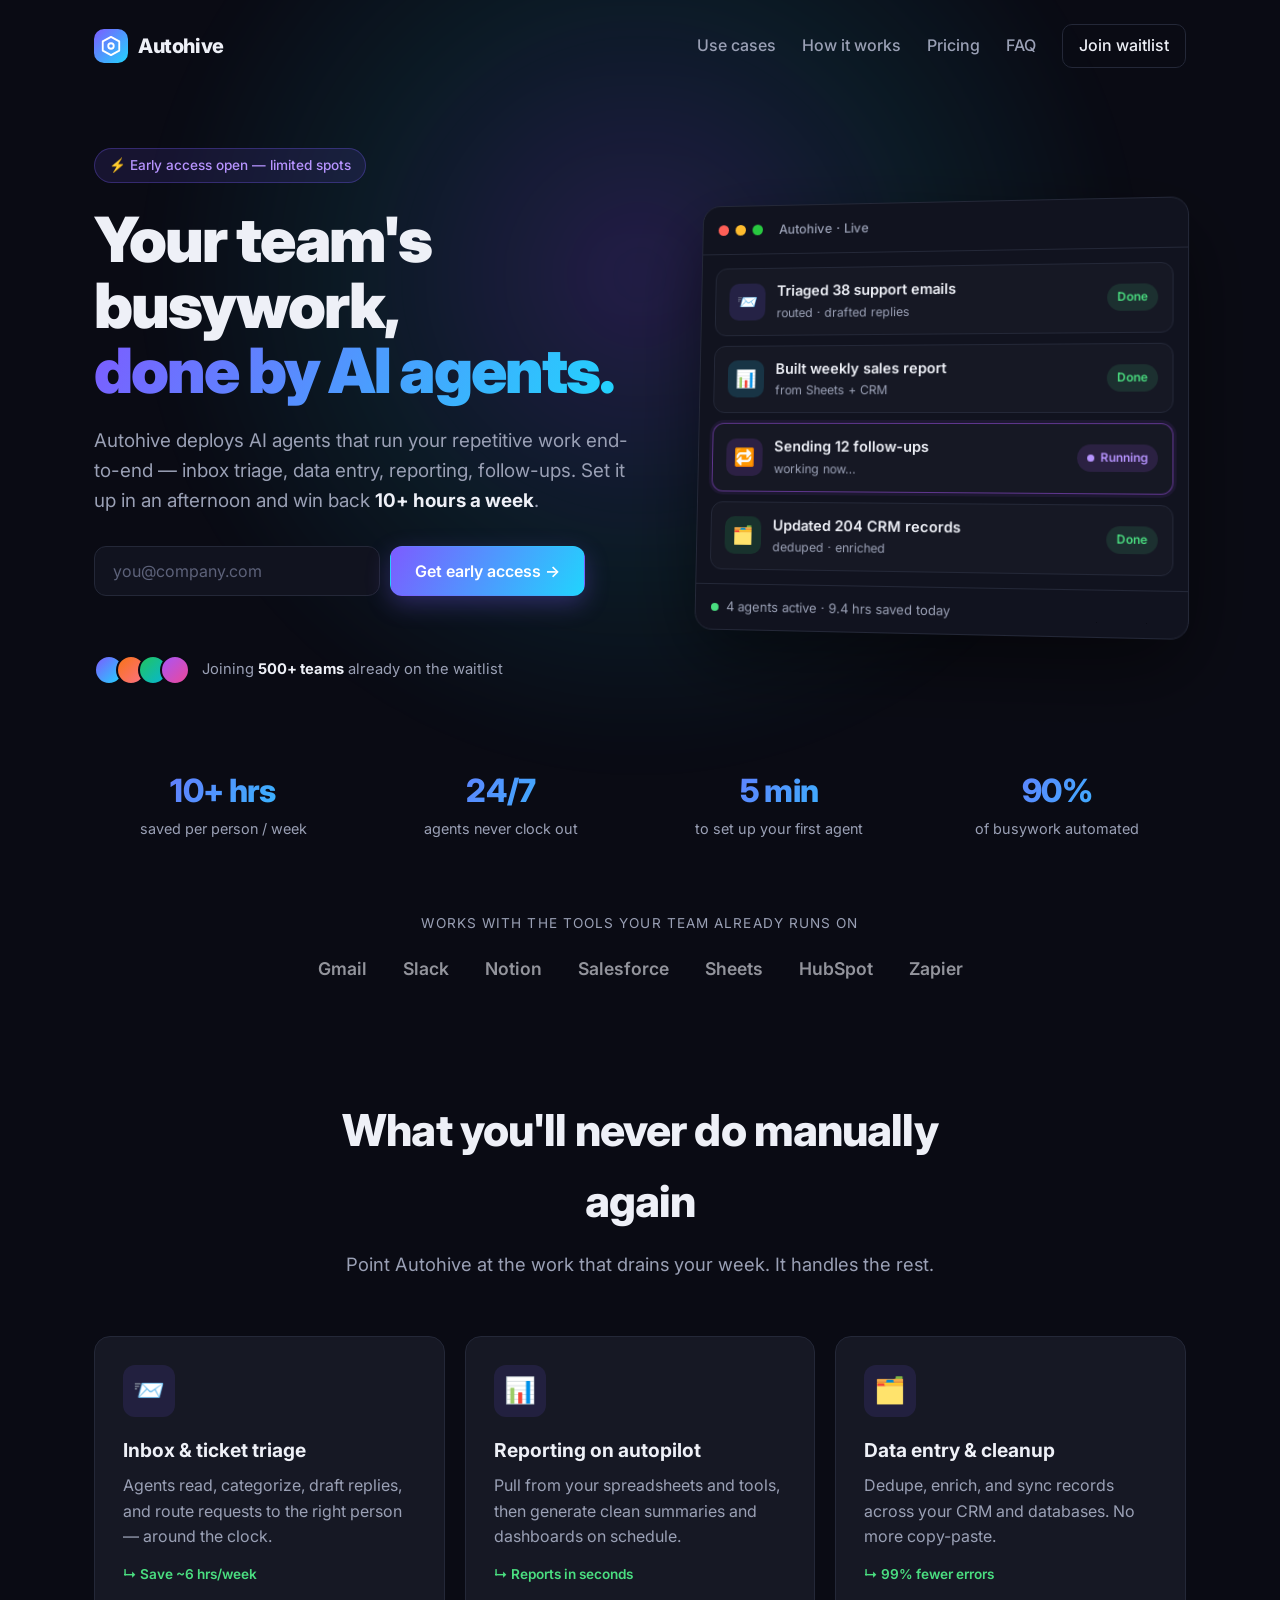
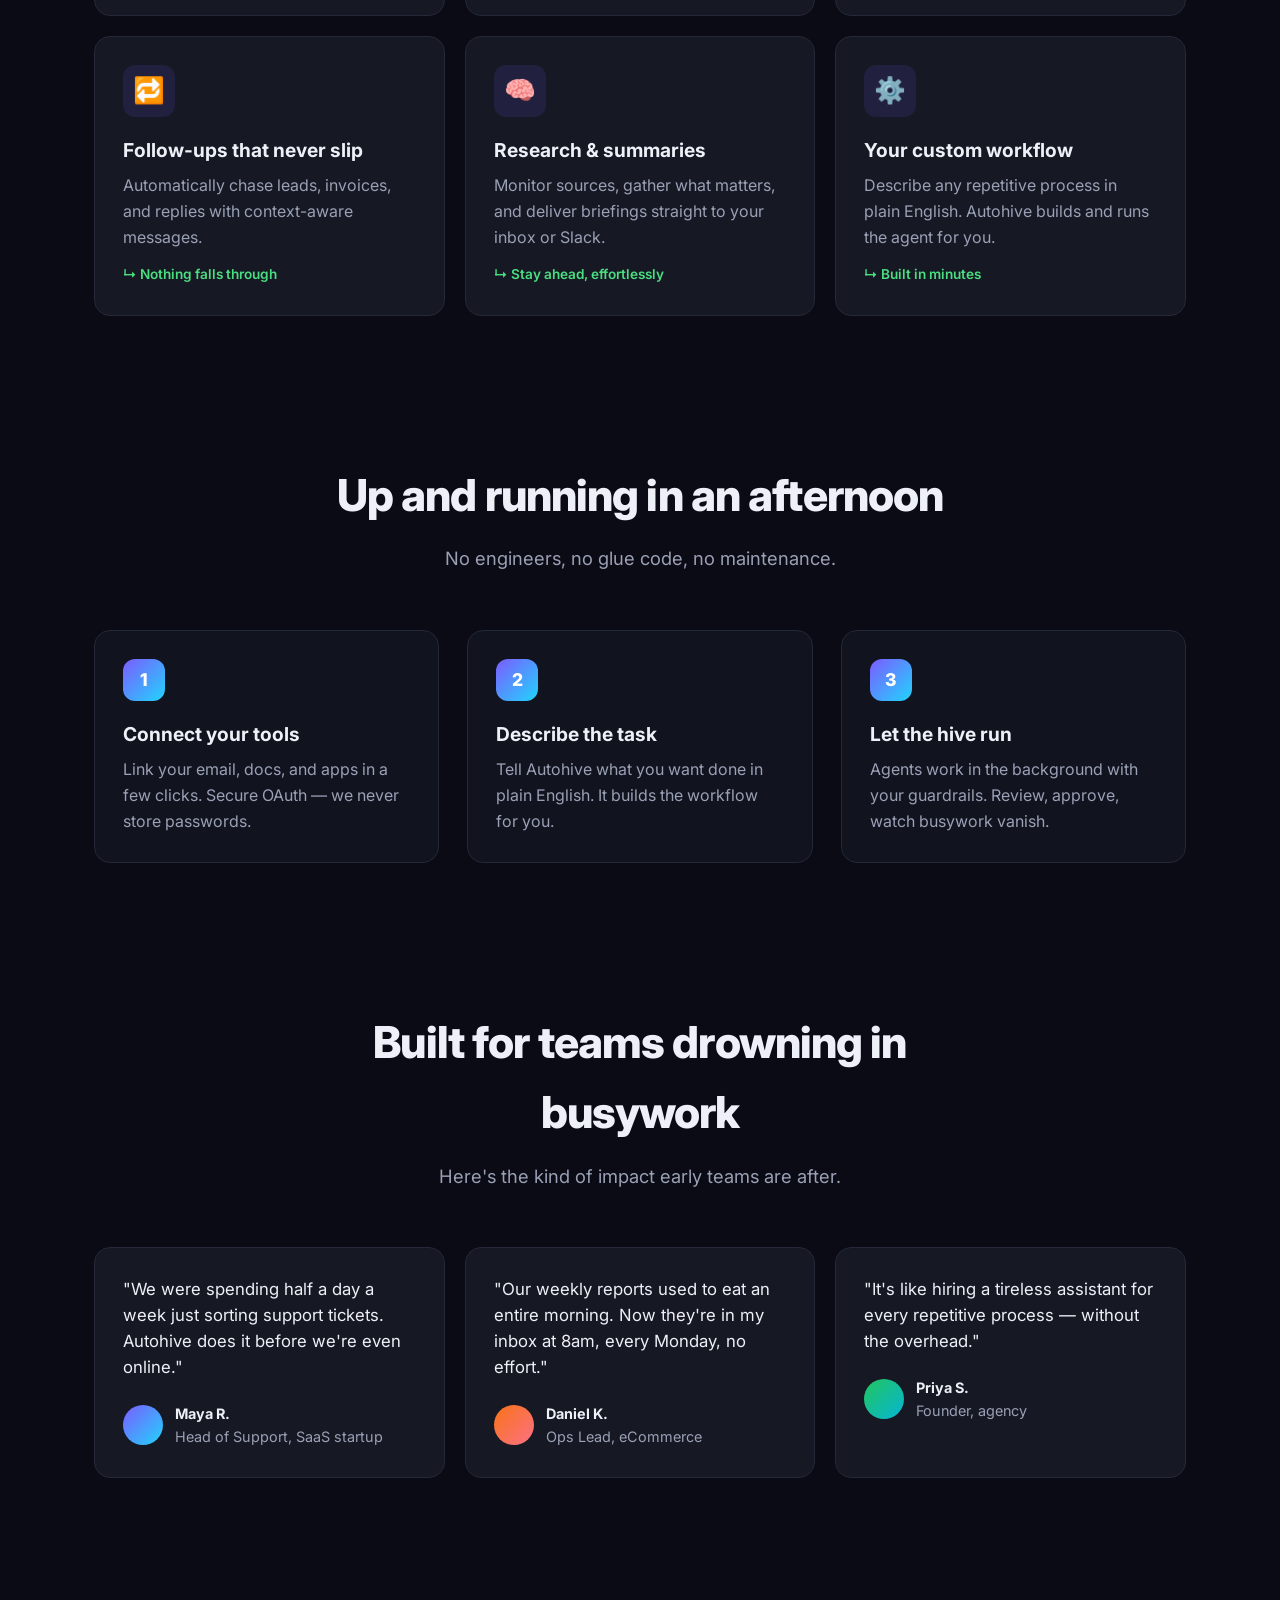
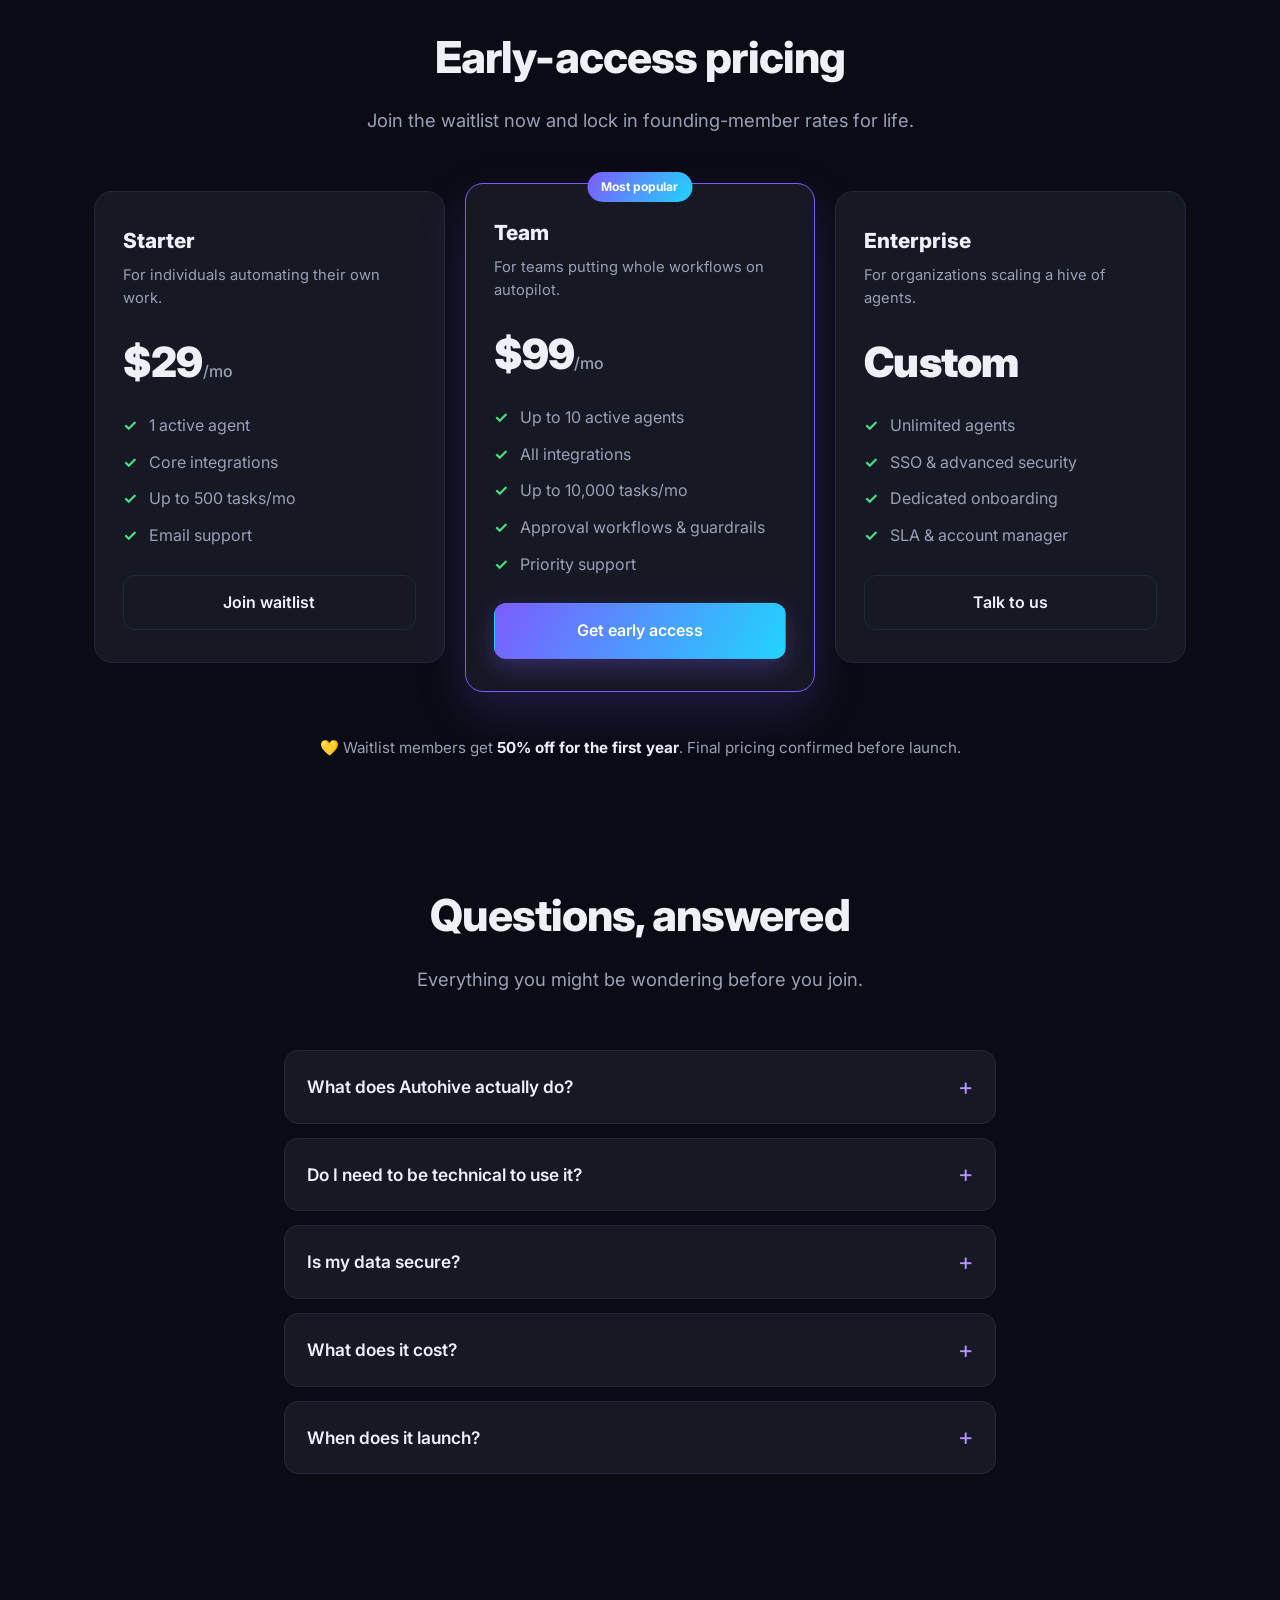
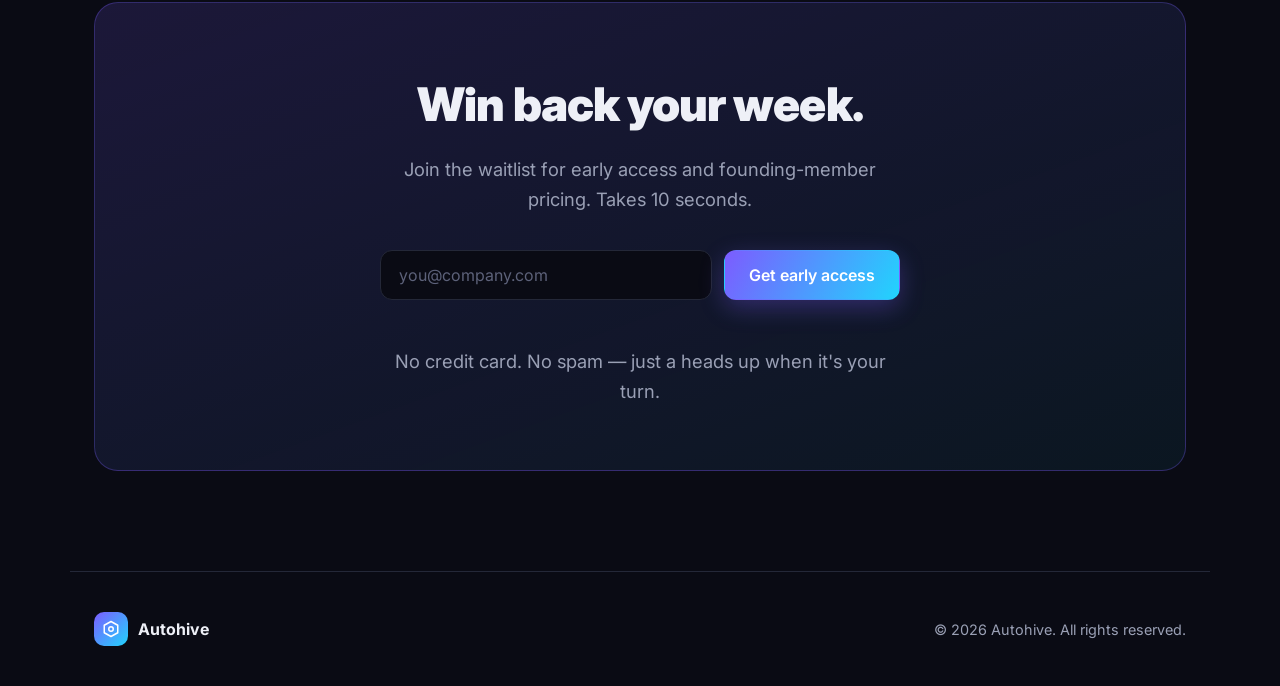
==== index.html @ 900edf26 "Rebuild landing page as a conversion-focused sales page - Two-column hero with animated live product" ====
<!DOCTYPE html>
<html lang="en">
<head>
  <meta charset="UTF-8" />
  <meta name="viewport" content="width=device-width, initial-scale=1.0" />
  <title>Autohive — AI agents that automate your busywork</title>
  <meta name="description" content="Autohive deploys AI agents that run your repetitive work end-to-end — inbox triage, data entry, reporting, follow-ups. Save 10+ hours a week. Join the waitlist for early-access pricing." />

  <!-- Open Graph / social sharing -->
  <meta property="og:title" content="Autohive — Put your busywork on autopilot" />
  <meta property="og:description" content="AI agents that run your repetitive work end-to-end. Save 10+ hours a week. Join the waitlist." />
  <meta property="og:type" content="website" />

  <meta name="theme-color" content="#0a0b14" />
  <link rel="icon" href="data:image/svg+xml,%3Csvg xmlns='http://www.w3.org/2000/svg' viewBox='0 0 24 24'%3E%3Cdefs%3E%3ClinearGradient id='g' x1='0' y1='0' x2='1' y2='1'%3E%3Cstop offset='0' stop-color='%237c5cff'/%3E%3Cstop offset='1' stop-color='%2321d4fd'/%3E%3C/linearGradient%3E%3C/defs%3E%3Crect width='24' height='24' rx='6' fill='%230a0b14'/%3E%3Cg fill='none' stroke='url(%23g)' stroke-width='2' stroke-linejoin='round'%3E%3Cpolygon points='12 3 19 7 19 17 12 21 5 17 5 7 12 3'/%3E%3Ccircle cx='12' cy='12' r='2.5'/%3E%3C/g%3E%3C/svg%3E" />

  <link rel="preconnect" href="https://fonts.googleapis.com" />
  <link rel="preconnect" href="https://fonts.gstatic.com" crossorigin />
  <link href="https://fonts.googleapis.com/css2?family=Inter:wght@400;500;600;700;800;900&display=swap" rel="stylesheet" />
  <link rel="stylesheet" href="styles.css" />
</head>
<body>
  <div class="bg-glow" aria-hidden="true"></div>

  <!-- Nav -->
  <header class="nav">
    <a href="#" class="brand">
      <span class="brand-mark" aria-hidden="true">
        <svg viewBox="0 0 24 24" width="22" height="22" fill="none" stroke="currentColor" stroke-width="2" stroke-linecap="round" stroke-linejoin="round">
          <polygon points="12 2 21 7 21 17 12 22 3 17 3 7 12 2"></polygon>
          <circle cx="12" cy="12" r="3"></circle>
        </svg>
      </span>
      Autohive
    </a>
    <nav class="nav-links">
      <a href="#usecases">Use cases</a>
      <a href="#how">How it works</a>
      <a href="#pricing">Pricing</a>
      <a href="#faq">FAQ</a>
      <a href="#waitlist" class="nav-cta">Join waitlist</a>
    </nav>
  </header>

  <main>
    <!-- Hero -->
    <section class="hero">
      <div class="hero-copy">
        <span class="pill">⚡ Early access open — limited spots</span>
        <h1>Your team's busywork,<br /><span class="grad">done by AI agents.</span></h1>
        <p class="sub">
          Autohive deploys AI agents that run your repetitive work end-to-end —
          inbox triage, data entry, reporting, follow-ups. Set it up in an afternoon
          and win back <strong>10+ hours a week</strong>.
        </p>
        <form id="hero-form" class="hero-form" action="https://formspree.io/f/YOUR_FORM_ID" method="POST" novalidate>
          <input type="email" name="email" placeholder="you@company.com" autocomplete="email" required aria-label="Email address" />
          <button type="submit" class="btn btn-primary">Get early access →</button>
        </form>
        <p class="hero-msg" id="hero-msg" role="status" aria-live="polite"></p>
        <div class="social-proof">
          <div class="avatars" aria-hidden="true">
            <span style="background:linear-gradient(135deg,#7c5cff,#21d4fd)"></span>
            <span style="background:linear-gradient(135deg,#f97316,#fb7185)"></span>
            <span style="background:linear-gradient(135deg,#22c55e,#06b6d4)"></span>
            <span style="background:linear-gradient(135deg,#a855f7,#ec4899)"></span>
          </div>
          <p>Joining <strong>500+ teams</strong> already on the waitlist</p>
        </div>
      </div>

      <!-- Product mockup -->
      <div class="hero-visual" aria-hidden="true">
        <div class="mock">
          <div class="mock-bar">
            <span class="dot r"></span><span class="dot y"></span><span class="dot g"></span>
            <span class="mock-title">Autohive · Live</span>
          </div>
          <div class="mock-body">
            <div class="mock-row">
              <span class="mock-ico" style="background:rgba(124,92,255,.15)">📨</span>
              <div class="mock-text"><strong>Triaged 38 support emails</strong><span>routed · drafted replies</span></div>
              <span class="mock-status done">Done</span>
            </div>
            <div class="mock-row">
              <span class="mock-ico" style="background:rgba(33,212,253,.15)">📊</span>
              <div class="mock-text"><strong>Built weekly sales report</strong><span>from Sheets + CRM</span></div>
              <span class="mock-status done">Done</span>
            </div>
            <div class="mock-row active">
              <span class="mock-ico" style="background:rgba(168,85,247,.15)">🔁</span>
              <div class="mock-text"><strong>Sending 12 follow-ups</strong><span>working now…</span></div>
              <span class="mock-status run"><i></i>Running</span>
            </div>
            <div class="mock-row">
              <span class="mock-ico" style="background:rgba(34,197,94,.15)">🗂️</span>
              <div class="mock-text"><strong>Updated 204 CRM records</strong><span>deduped · enriched</span></div>
              <span class="mock-status done">Done</span>
            </div>
          </div>
          <div class="mock-foot">
            <span class="live-dot"></span> 4 agents active · 9.4 hrs saved today
          </div>
        </div>
      </div>
    </section>

    <!-- Stats band -->
    <section class="stats">
      <div class="stat"><strong>10+ hrs</strong><span>saved per person / week</span></div>
      <div class="stat"><strong>24/7</strong><span>agents never clock out</span></div>
      <div class="stat"><strong>5 min</strong><span>to set up your first agent</span></div>
      <div class="stat"><strong>90%</strong><span>of busywork automated</span></div>
    </section>

    <!-- Trust strip -->
    <section class="trust">
      <p>Works with the tools your team already runs on</p>
      <div class="trust-logos">
        <span>Gmail</span><span>Slack</span><span>Notion</span><span>Salesforce</span><span>Sheets</span><span>HubSpot</span><span>Zapier</span>
      </div>
    </section>

    <!-- Use cases -->
    <section id="usecases" class="usecases">
      <div class="section-head">
        <h2>What you'll never do manually again</h2>
        <p>Point Autohive at the work that drains your week. It handles the rest.</p>
      </div>
      <div class="grid">
        <article class="card">
          <div class="card-icon">📨</div>
          <h3>Inbox &amp; ticket triage</h3>
          <p>Agents read, categorize, draft replies, and route requests to the right person — around the clock.</p>
          <span class="card-outcome">↳ Save ~6 hrs/week</span>
        </article>
        <article class="card">
          <div class="card-icon">📊</div>
          <h3>Reporting on autopilot</h3>
          <p>Pull from your spreadsheets and tools, then generate clean summaries and dashboards on schedule.</p>
          <span class="card-outcome">↳ Reports in seconds</span>
        </article>
        <article class="card">
          <div class="card-icon">🗂️</div>
          <h3>Data entry &amp; cleanup</h3>
          <p>Dedupe, enrich, and sync records across your CRM and databases. No more copy-paste.</p>
          <span class="card-outcome">↳ 99% fewer errors</span>
        </article>
        <article class="card">
          <div class="card-icon">🔁</div>
          <h3>Follow-ups that never slip</h3>
          <p>Automatically chase leads, invoices, and replies with context-aware messages.</p>
          <span class="card-outcome">↳ Nothing falls through</span>
        </article>
        <article class="card">
          <div class="card-icon">🧠</div>
          <h3>Research &amp; summaries</h3>
          <p>Monitor sources, gather what matters, and deliver briefings straight to your inbox or Slack.</p>
          <span class="card-outcome">↳ Stay ahead, effortlessly</span>
        </article>
        <article class="card">
          <div class="card-icon">⚙️</div>
          <h3>Your custom workflow</h3>
          <p>Describe any repetitive process in plain English. Autohive builds and runs the agent for you.</p>
          <span class="card-outcome">↳ Built in minutes</span>
        </article>
      </div>
    </section>

    <!-- How it works -->
    <section id="how" class="how">
      <div class="section-head">
        <h2>Up and running in an afternoon</h2>
        <p>No engineers, no glue code, no maintenance.</p>
      </div>
      <div class="steps">
        <div class="step">
          <span class="step-num">1</span>
          <h3>Connect your tools</h3>
          <p>Link your email, docs, and apps in a few clicks. Secure OAuth — we never store passwords.</p>
        </div>
        <div class="step">
          <span class="step-num">2</span>
          <h3>Describe the task</h3>
          <p>Tell Autohive what you want done in plain English. It builds the workflow for you.</p>
        </div>
        <div class="step">
          <span class="step-num">3</span>
          <h3>Let the hive run</h3>
          <p>Agents work in the background with your guardrails. Review, approve, watch busywork vanish.</p>
        </div>
      </div>
    </section>

    <!-- Testimonials -->
    <!--
      PLACEHOLDER testimonials for layout. Replace with real customer quotes
      (and get permission to use names) before relying on these to sell.
    -->
    <section class="testimonials">
      <div class="section-head">
        <h2>Built for teams drowning in busywork</h2>
        <p>Here's the kind of impact early teams are after.</p>
      </div>
      <div class="quote-grid">
        <figure class="quote">
          <blockquote>"We were spending half a day a week just sorting support tickets. Autohive does it before we're even online."</blockquote>
          <figcaption><span class="q-avatar" style="background:linear-gradient(135deg,#7c5cff,#21d4fd)"></span><span><strong>Maya R.</strong><br />Head of Support, SaaS startup</span></figcaption>
        </figure>
        <figure class="quote">
          <blockquote>"Our weekly reports used to eat an entire morning. Now they're in my inbox at 8am, every Monday, no effort."</blockquote>
          <figcaption><span class="q-avatar" style="background:linear-gradient(135deg,#f97316,#fb7185)"></span><span><strong>Daniel K.</strong><br />Ops Lead, eCommerce</span></figcaption>
        </figure>
        <figure class="quote">
          <blockquote>"It's like hiring a tireless assistant for every repetitive process — without the overhead."</blockquote>
          <figcaption><span class="q-avatar" style="background:linear-gradient(135deg,#22c55e,#06b6d4)"></span><span><strong>Priya S.</strong><br />Founder, agency</span></figcaption>
        </figure>
      </div>
    </section>

    <!-- Pricing teaser -->
    <section id="pricing" class="pricing">
      <div class="section-head">
        <h2>Early-access pricing</h2>
        <p>Join the waitlist now and lock in founding-member rates for life.</p>
      </div>
      <div class="price-grid">
        <article class="price-card">
          <h3>Starter</h3>
          <p class="price-desc">For individuals automating their own work.</p>
          <div class="price"><span class="amt">$29</span><span class="per">/mo</span></div>
          <ul>
            <li>1 active agent</li>
            <li>Core integrations</li>
            <li>Up to 500 tasks/mo</li>
            <li>Email support</li>
          </ul>
          <a href="#waitlist" class="btn btn-ghost">Join waitlist</a>
        </article>
        <article class="price-card featured">
          <span class="price-badge">Most popular</span>
          <h3>Team</h3>
          <p class="price-desc">For teams putting whole workflows on autopilot.</p>
          <div class="price"><span class="amt">$99</span><span class="per">/mo</span></div>
          <ul>
            <li>Up to 10 active agents</li>
            <li>All integrations</li>
            <li>Up to 10,000 tasks/mo</li>
            <li>Approval workflows &amp; guardrails</li>
            <li>Priority support</li>
          </ul>
          <a href="#waitlist" class="btn btn-primary">Get early access</a>
        </article>
        <article class="price-card">
          <h3>Enterprise</h3>
          <p class="price-desc">For organizations scaling a hive of agents.</p>
          <div class="price"><span class="amt">Custom</span></div>
          <ul>
            <li>Unlimited agents</li>
            <li>SSO &amp; advanced security</li>
            <li>Dedicated onboarding</li>
            <li>SLA &amp; account manager</li>
          </ul>
          <a href="#waitlist" class="btn btn-ghost">Talk to us</a>
        </article>
      </div>
      <p class="price-note">💛 Waitlist members get <strong>50% off for the first year</strong>. Final pricing confirmed before launch.</p>
    </section>

    <!-- FAQ -->
    <section id="faq" class="faq">
      <div class="section-head">
        <h2>Questions, answered</h2>
        <p>Everything you might be wondering before you join.</p>
      </div>
      <div class="faq-list">
        <details>
          <summary>What does Autohive actually do?</summary>
          <p>Autohive runs AI agents that take over repetitive work — triaging your inbox, entering data, generating reports, sending follow-ups — by understanding context and acting across the tools you already use.</p>
        </details>
        <details>
          <summary>Do I need to be technical to use it?</summary>
          <p>No. You connect your tools with a few clicks and describe what you want done in plain English. Autohive builds and runs the workflow for you.</p>
        </details>
        <details>
          <summary>Is my data secure?</summary>
          <p>Yes. We connect via secure OAuth and never store your passwords. You set guardrails and approval steps, so a human stays in control of anything sensitive.</p>
        </details>
        <details>
          <summary>What does it cost?</summary>
          <p>Plans start at $29/mo, and waitlist members lock in 50% off their first year. See the pricing section above for details.</p>
        </details>
        <details>
          <summary>When does it launch?</summary>
          <p>We're onboarding early-access teams now. Join the waitlist and we'll reach out as spots open up.</p>
        </details>
      </div>
    </section>

    <!-- Final CTA / Waitlist -->
    <section id="waitlist" class="waitlist">
      <div class="waitlist-inner">
        <h2>Win back your week.</h2>
        <p>Join the waitlist for early access and founding-member pricing. Takes 10 seconds.</p>
        <!--
          To collect real emails: create a free form at https://formspree.io
          and replace YOUR_FORM_ID below. Until then, submissions are saved
          locally in the browser for demo purposes.
        -->
        <form id="waitlist-form" action="https://formspree.io/f/YOUR_FORM_ID" method="POST" novalidate>
          <div class="form-row">
            <input type="email" id="email" name="email" placeholder="you@company.com" autocomplete="email" required aria-label="Email address" />
            <button type="submit" class="btn btn-primary">Get early access</button>
          </div>
          <p class="form-msg" id="form-msg" role="status" aria-live="polite"></p>
        </form>
        <p class="waitlist-fine">No credit card. No spam — just a heads up when it's your turn.</p>
      </div>
    </section>
  </main>

  <footer class="footer">
    <div class="footer-brand">
      <span class="brand-mark" aria-hidden="true">
        <svg viewBox="0 0 24 24" width="18" height="18" fill="none" stroke="currentColor" stroke-width="2" stroke-linecap="round" stroke-linejoin="round">
          <polygon points="12 2 21 7 21 17 12 22 3 17 3 7 12 2"></polygon>
          <circle cx="12" cy="12" r="3"></circle>
        </svg>
      </span>
      Autohive
    </div>
    <p>&copy; <span id="year"></span> Autohive. All rights reserved.</p>
  </footer>

  <script src="script.js"></script>
</body>
</html>
---- styles.css ----
:root {
  --bg: #0a0b14;
  --bg-soft: #11131f;
  --card: #161824;
  --border: #242838;
  --text: #eef0f7;
  --muted: #9aa0b5;
  --brand: #7c5cff;
  --brand-2: #21d4fd;
  --accent: #b794ff;
  --green: #4ade80;
  --radius: 16px;
  --max: 1140px;
}

* { box-sizing: border-box; margin: 0; padding: 0; }
html { scroll-behavior: smooth; }

body {
  font-family: 'Inter', -apple-system, BlinkMacSystemFont, 'Segoe UI', sans-serif;
  background: var(--bg);
  color: var(--text);
  line-height: 1.6;
  -webkit-font-smoothing: antialiased;
  overflow-x: hidden;
}

.bg-glow {
  position: fixed;
  top: -25%;
  left: 50%;
  transform: translateX(-50%);
  width: 1000px;
  height: 1000px;
  background: radial-gradient(circle, rgba(124, 92, 255, 0.22) 0%, rgba(33, 212, 253, 0.08) 40%, transparent 70%);
  filter: blur(20px);
  z-index: -1;
  pointer-events: none;
}

a { color: inherit; text-decoration: none; }
section { padding: 0 24px; }

/* Nav */
.nav {
  display: flex;
  align-items: center;
  justify-content: space-between;
  max-width: var(--max);
  margin: 0 auto;
  padding: 24px;
}
.brand { display: flex; align-items: center; gap: 10px; font-weight: 800; font-size: 1.25rem; letter-spacing: -0.02em; }
.brand-mark {
  display: grid; place-items: center;
  width: 34px; height: 34px; border-radius: 10px;
  background: linear-gradient(135deg, var(--brand), var(--brand-2));
  color: #fff;
}
.nav-links { display: flex; align-items: center; gap: 26px; }
.nav-links a { color: var(--muted); font-weight: 500; transition: color 0.2s; }
.nav-links a:hover { color: var(--text); }
.nav-cta {
  color: var(--text) !important;
  border: 1px solid var(--border);
  padding: 8px 16px; border-radius: 10px;
  transition: border-color 0.2s, background 0.2s;
}
.nav-cta:hover { border-color: var(--brand); background: rgba(124, 92, 255, 0.1); }

/* Hero */
.hero {
  max-width: var(--max);
  margin: 0 auto;
  display: grid;
  grid-template-columns: 1.05fr 0.95fr;
  gap: 48px;
  align-items: center;
  padding-top: 56px;
  padding-bottom: 72px;
}
.pill {
  display: inline-block;
  font-size: 0.85rem; font-weight: 500;
  color: var(--accent);
  background: rgba(124, 92, 255, 0.12);
  border: 1px solid rgba(124, 92, 255, 0.3);
  padding: 6px 14px; border-radius: 999px;
  margin-bottom: 24px;
}
.hero h1 {
  font-size: clamp(2.4rem, 5vw, 3.9rem);
  line-height: 1.05; letter-spacing: -0.03em; font-weight: 900;
}
.grad {
  background: linear-gradient(120deg, var(--brand), var(--brand-2));
  -webkit-background-clip: text; background-clip: text; -webkit-text-fill-color: transparent;
}
.sub { font-size: 1.18rem; color: var(--muted); max-width: 540px; margin: 22px 0 0; }
.sub strong { color: var(--text); }

.hero-form { display: flex; gap: 10px; margin-top: 30px; max-width: 480px; }
.hero-form input {
  flex: 1; background: var(--bg-soft); border: 1px solid var(--border);
  border-radius: 12px; padding: 14px 18px; color: var(--text);
  font-size: 1rem; font-family: inherit; transition: border-color 0.2s;
}
.hero-form input:focus { outline: none; border-color: var(--brand); }
.hero-form input::placeholder { color: #5d627a; }
.hero-msg { min-height: 1.2em; margin-top: 12px; font-weight: 500; font-size: 0.95rem; }
.hero-msg.success { color: var(--green); }
.hero-msg.error { color: #f87171; }

/* Buttons */
.btn {
  display: inline-flex; align-items: center; justify-content: center;
  font-weight: 600; font-size: 1rem; padding: 14px 24px;
  border-radius: 12px; border: 1px solid transparent; cursor: pointer;
  font-family: inherit;
  transition: transform 0.15s, box-shadow 0.2s, background 0.2s, border-color 0.2s;
  white-space: nowrap;
}
.btn-primary {
  background: linear-gradient(120deg, var(--brand), var(--brand-2));
  color: #fff; box-shadow: 0 8px 24px rgba(124, 92, 255, 0.3);
}
.btn-primary:hover { transform: translateY(-2px); box-shadow: 0 12px 32px rgba(124, 92, 255, 0.42); }
.btn-ghost { background: transparent; border-color: var(--border); color: var(--text); }
.btn-ghost:hover { border-color: var(--accent); background: rgba(255, 255, 255, 0.03); }

/* Social proof */
.social-proof { display: flex; align-items: center; gap: 12px; margin-top: 28px; }
.avatars { display: flex; }
.avatars span { width: 30px; height: 30px; border-radius: 50%; border: 2px solid var(--bg); margin-left: -8px; }
.avatars span:first-child { margin-left: 0; }
.social-proof p { color: var(--muted); font-size: 0.92rem; }
.social-proof strong { color: var(--text); }

/* Hero mockup */
.hero-visual { perspective: 1600px; }
.mock {
  background: var(--bg-soft);
  border: 1px solid var(--border);
  border-radius: 18px;
  box-shadow: 0 30px 80px rgba(0, 0, 0, 0.5);
  overflow: hidden;
  transform: rotateY(-9deg) rotateX(4deg);
  animation: float 7s ease-in-out infinite;
}
@keyframes float { 0%,100% { transform: rotateY(-9deg) rotateX(4deg) translateY(0); } 50% { transform: rotateY(-9deg) rotateX(4deg) translateY(-10px); } }
.mock-bar { display: flex; align-items: center; gap: 7px; padding: 14px 16px; border-bottom: 1px solid var(--border); }
.dot { width: 11px; height: 11px; border-radius: 50%; }
.dot.r { background: #ff5f57; } .dot.y { background: #febc2e; } .dot.g { background: #28c840; }
.mock-title { margin-left: 10px; font-size: 0.82rem; color: var(--muted); font-weight: 500; }
.mock-body { padding: 14px; display: flex; flex-direction: column; gap: 10px; }
.mock-row {
  display: flex; align-items: center; gap: 12px;
  background: var(--card); border: 1px solid var(--border);
  border-radius: 12px; padding: 12px 14px;
}
.mock-row.active { border-color: rgba(168, 85, 247, 0.5); box-shadow: 0 0 0 3px rgba(168,85,247,0.08); }
.mock-ico { width: 38px; height: 38px; border-radius: 10px; display: grid; place-items: center; font-size: 1.1rem; flex-shrink: 0; }
.mock-text { display: flex; flex-direction: column; flex: 1; min-width: 0; }
.mock-text strong { font-size: 0.92rem; font-weight: 600; }
.mock-text span { font-size: 0.78rem; color: var(--muted); }
.mock-status { font-size: 0.74rem; font-weight: 600; padding: 4px 10px; border-radius: 999px; display: inline-flex; align-items: center; gap: 6px; }
.mock-status.done { color: var(--green); background: rgba(74, 222, 128, 0.12); }
.mock-status.run { color: var(--accent); background: rgba(168, 85, 247, 0.14); }
.mock-status.run i { width: 7px; height: 7px; border-radius: 50%; background: var(--accent); animation: pulse 1.2s infinite; }
@keyframes pulse { 0%,100% { opacity: 1; } 50% { opacity: 0.3; } }
.mock-foot { padding: 12px 16px; border-top: 1px solid var(--border); font-size: 0.82rem; color: var(--muted); display: flex; align-items: center; gap: 8px; }
.live-dot { width: 8px; height: 8px; border-radius: 50%; background: var(--green); animation: pulse 1.6s infinite; }

/* Stats band */
.stats {
  max-width: var(--max); margin: 0 auto;
  display: grid; grid-template-columns: repeat(4, 1fr); gap: 20px;
  padding: 8px 24px 64px; text-align: center;
}
.stat strong { display: block; font-size: 2rem; font-weight: 800; letter-spacing: -0.02em;
  background: linear-gradient(120deg, var(--brand), var(--brand-2));
  -webkit-background-clip: text; background-clip: text; -webkit-text-fill-color: transparent; }
.stat span { color: var(--muted); font-size: 0.9rem; }

/* Trust */
.trust { max-width: var(--max); margin: 0 auto; text-align: center; padding: 8px 24px 72px; }
.trust p { color: var(--muted); font-size: 0.85rem; text-transform: uppercase; letter-spacing: 0.08em; margin-bottom: 20px; }
.trust-logos { display: flex; flex-wrap: wrap; justify-content: center; gap: 36px; opacity: 0.6; font-weight: 600; font-size: 1.1rem; }

/* Section heads */
.section-head { text-align: center; max-width: 640px; margin: 0 auto 56px; }
.section-head h2 { font-size: clamp(2rem, 4vw, 2.75rem); letter-spacing: -0.02em; font-weight: 800; }
.section-head p { color: var(--muted); font-size: 1.15rem; margin-top: 14px; }

/* Use cases / features */
.usecases { max-width: var(--max); margin: 0 auto; padding-top: 40px; padding-bottom: 88px; }
.grid { display: grid; grid-template-columns: repeat(3, 1fr); gap: 20px; }
.card {
  background: var(--card); border: 1px solid var(--border);
  border-radius: var(--radius); padding: 28px;
  transition: transform 0.2s, border-color 0.2s;
}
.card:hover { transform: translateY(-4px); border-color: rgba(124, 92, 255, 0.5); }
.card-icon { font-size: 1.6rem; width: 52px; height: 52px; display: grid; place-items: center; border-radius: 12px; background: rgba(124, 92, 255, 0.12); margin-bottom: 18px; }
.card h3 { font-size: 1.2rem; font-weight: 700; margin-bottom: 8px; }
.card p { color: var(--muted); }
.card-outcome { display: inline-block; margin-top: 14px; font-size: 0.85rem; font-weight: 600; color: var(--green); }

/* How it works */
.how { max-width: var(--max); margin: 0 auto; padding-top: 56px; padding-bottom: 88px; }
.steps { display: grid; grid-template-columns: repeat(3, 1fr); gap: 28px; }
.step { position: relative; padding: 28px; background: var(--bg-soft); border: 1px solid var(--border); border-radius: var(--radius); }
.step-num { display: grid; place-items: center; width: 42px; height: 42px; border-radius: 12px; background: linear-gradient(135deg, var(--brand), var(--brand-2)); color: #fff; font-weight: 800; font-size: 1.1rem; margin-bottom: 18px; }
.step h3 { font-size: 1.2rem; font-weight: 700; margin-bottom: 8px; }
.step p { color: var(--muted); }

/* Testimonials */
.testimonials { max-width: var(--max); margin: 0 auto; padding-top: 56px; padding-bottom: 88px; }
.quote-grid { display: grid; grid-template-columns: repeat(3, 1fr); gap: 20px; }
.quote { background: var(--card); border: 1px solid var(--border); border-radius: var(--radius); padding: 28px; }
.quote blockquote { font-size: 1.05rem; line-height: 1.55; }
.quote figcaption { display: flex; align-items: center; gap: 12px; margin-top: 22px; color: var(--muted); font-size: 0.9rem; }
.quote figcaption strong { color: var(--text); }
.q-avatar { width: 40px; height: 40px; border-radius: 50%; flex-shrink: 0; }

/* Pricing */
.pricing { max-width: var(--max); margin: 0 auto; padding-top: 56px; padding-bottom: 64px; }
.price-grid { display: grid; grid-template-columns: repeat(3, 1fr); gap: 20px; align-items: start; }
.price-card { position: relative; background: var(--card); border: 1px solid var(--border); border-radius: 18px; padding: 32px 28px; }
.price-card.featured { border-color: var(--brand); box-shadow: 0 20px 50px rgba(124, 92, 255, 0.2); transform: translateY(-8px); }
.price-badge { position: absolute; top: -12px; left: 50%; transform: translateX(-50%); background: linear-gradient(120deg, var(--brand), var(--brand-2)); color: #fff; font-size: 0.75rem; font-weight: 700; padding: 5px 14px; border-radius: 999px; }
.price-card h3 { font-size: 1.3rem; font-weight: 800; }
.price-desc { color: var(--muted); font-size: 0.92rem; margin-top: 6px; min-height: 2.8em; }
.price { margin: 18px 0; }
.price .amt { font-size: 2.6rem; font-weight: 900; letter-spacing: -0.02em; }
.price .per { color: var(--muted); font-weight: 500; }
.price-card ul { list-style: none; margin: 0 0 26px; display: flex; flex-direction: column; gap: 11px; }
.price-card li { color: var(--muted); padding-left: 26px; position: relative; }
.price-card li::before { content: '✓'; position: absolute; left: 0; color: var(--green); font-weight: 700; }
.price-card .btn { width: 100%; }
.price-note { text-align: center; color: var(--muted); margin-top: 36px; font-size: 0.95rem; }
.price-note strong { color: var(--text); }

/* FAQ */
.faq { max-width: 760px; margin: 0 auto; padding-top: 56px; padding-bottom: 88px; }
.faq-list { display: flex; flex-direction: column; gap: 14px; }
.faq details { background: var(--card); border: 1px solid var(--border); border-radius: 14px; padding: 4px 22px; transition: border-color 0.2s; }
.faq details[open] { border-color: rgba(124, 92, 255, 0.5); }
.faq summary { list-style: none; cursor: pointer; font-weight: 600; font-size: 1.08rem; padding: 18px 0; display: flex; align-items: center; justify-content: space-between; }
.faq summary::-webkit-details-marker { display: none; }
.faq summary::after { content: '+'; color: var(--accent); font-size: 1.5rem; font-weight: 400; line-height: 1; transition: transform 0.2s; }
.faq details[open] summary::after { transform: rotate(45deg); }
.faq details p { color: var(--muted); padding: 0 0 20px; }

/* Waitlist */
.waitlist { max-width: var(--max); margin: 0 auto; padding-top: 40px; padding-bottom: 100px; }
.waitlist-inner {
  background: linear-gradient(160deg, rgba(124, 92, 255, 0.16), rgba(33, 212, 253, 0.06));
  border: 1px solid rgba(124, 92, 255, 0.3);
  border-radius: 24px; padding: 64px 32px; text-align: center;
}
.waitlist-inner h2 { font-size: clamp(2rem, 4vw, 2.9rem); letter-spacing: -0.02em; font-weight: 900; }
.waitlist-inner > p { color: var(--muted); font-size: 1.15rem; max-width: 520px; margin: 14px auto 0; }
#waitlist-form { max-width: 520px; margin: 36px auto 0; }
.form-row { display: flex; gap: 12px; }
#waitlist-form input {
  flex: 1; background: var(--bg); border: 1px solid var(--border);
  border-radius: 12px; padding: 14px 18px; color: var(--text);
  font-size: 1rem; font-family: inherit; transition: border-color 0.2s;
}
#waitlist-form input:focus { outline: none; border-color: var(--brand); }
#waitlist-form input::placeholder { color: #5d627a; }
.form-msg { min-height: 1.2em; margin-top: 14px; font-weight: 500; }
.form-msg.success { color: var(--green); }
.form-msg.error { color: #f87171; }
.waitlist-fine { color: var(--muted); font-size: 0.85rem; margin-top: 18px; }

/* Footer */
.footer {
  max-width: var(--max); margin: 0 auto; padding: 40px 24px;
  border-top: 1px solid var(--border);
  display: flex; align-items: center; justify-content: space-between;
  flex-wrap: wrap; gap: 16px;
}
.footer-brand { display: flex; align-items: center; gap: 10px; font-weight: 700; }
.footer p { color: var(--muted); font-size: 0.9rem; }

/* Responsive */
@media (max-width: 940px) {
  .hero { grid-template-columns: 1fr; padding-top: 40px; }
  .hero-visual { max-width: 480px; margin: 8px auto 0; }
  .stats { grid-template-columns: repeat(2, 1fr); gap: 32px 20px; }
  .grid, .steps, .quote-grid, .price-grid { grid-template-columns: 1fr; }
  .price-card.featured { transform: none; }
}
@media (max-width: 620px) {
  .nav-links a:not(.nav-cta) { display: none; }
  .hero-form, .form-row { flex-direction: column; }
  .waitlist-inner { padding: 48px 22px; }
}
@media (prefers-reduced-motion: reduce) {
  .mock { animation: none; }
  .mock-status.run i, .live-dot { animation: none; }
}
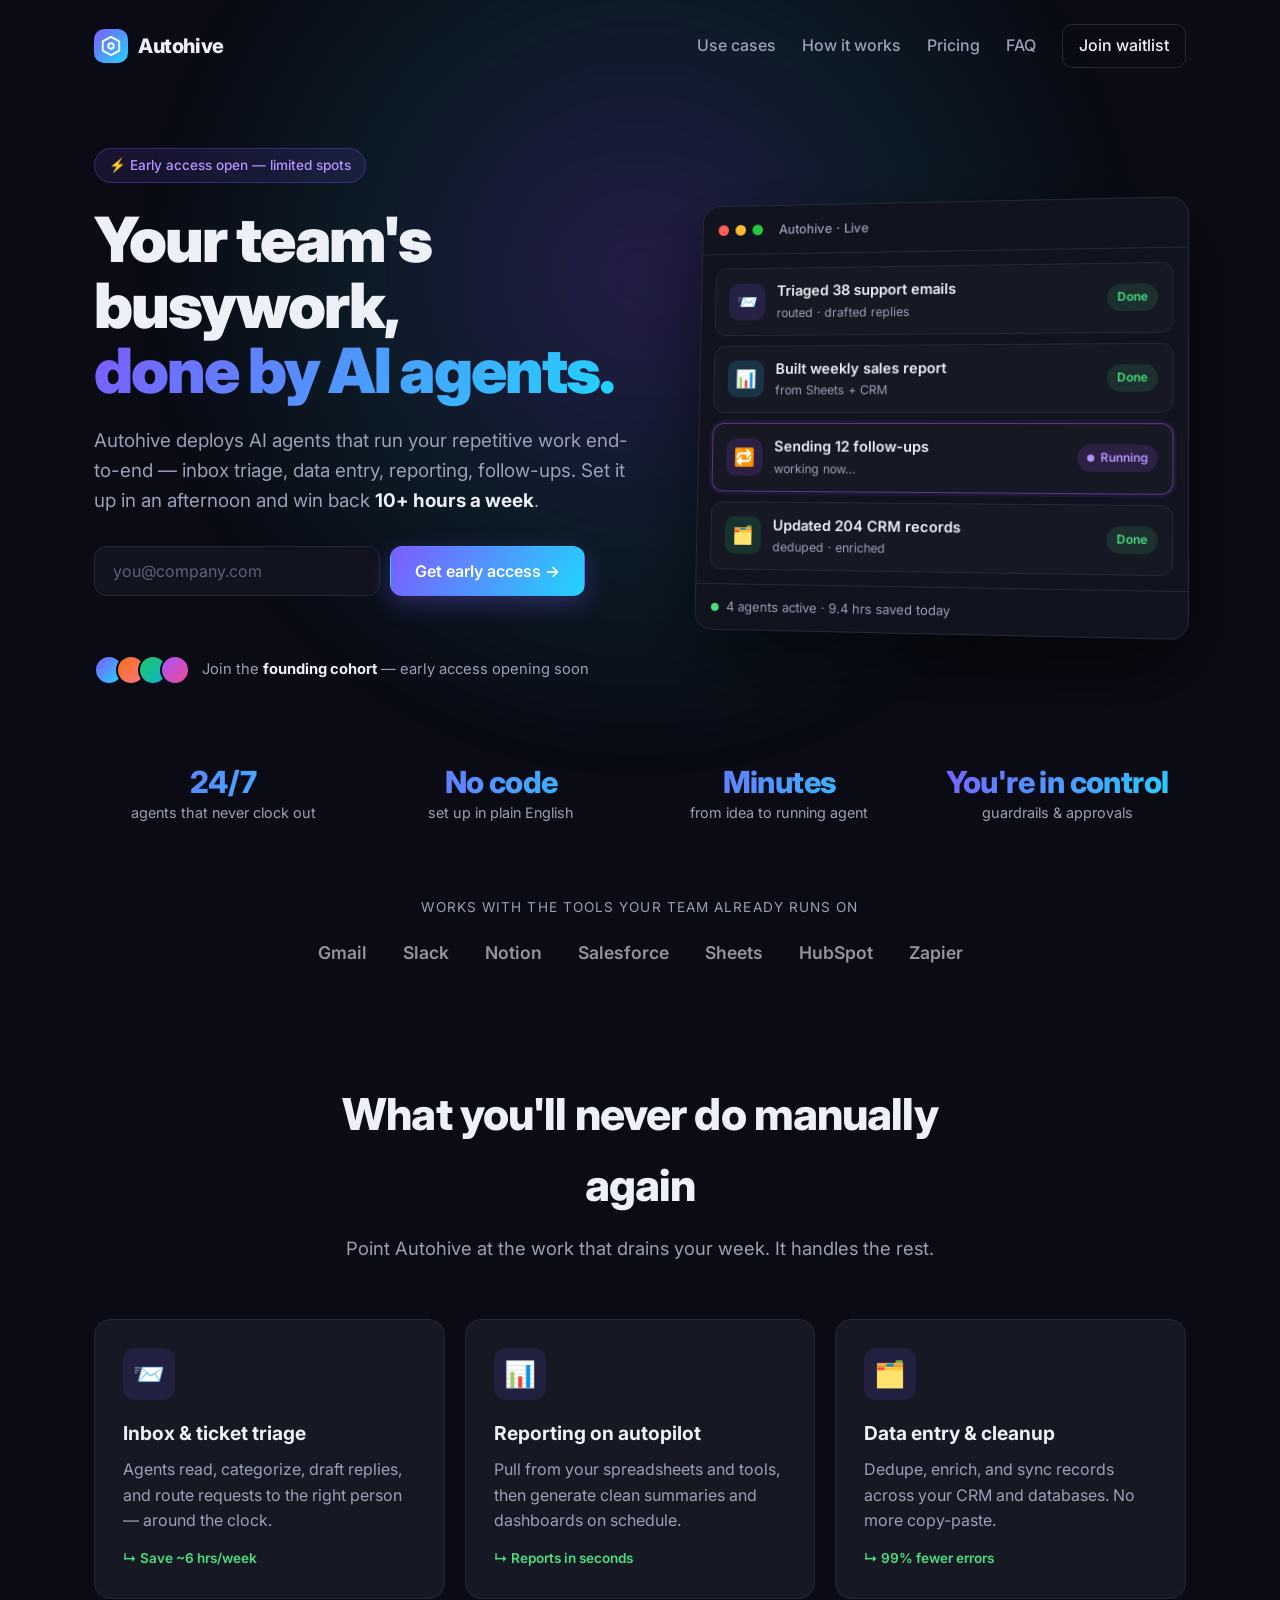
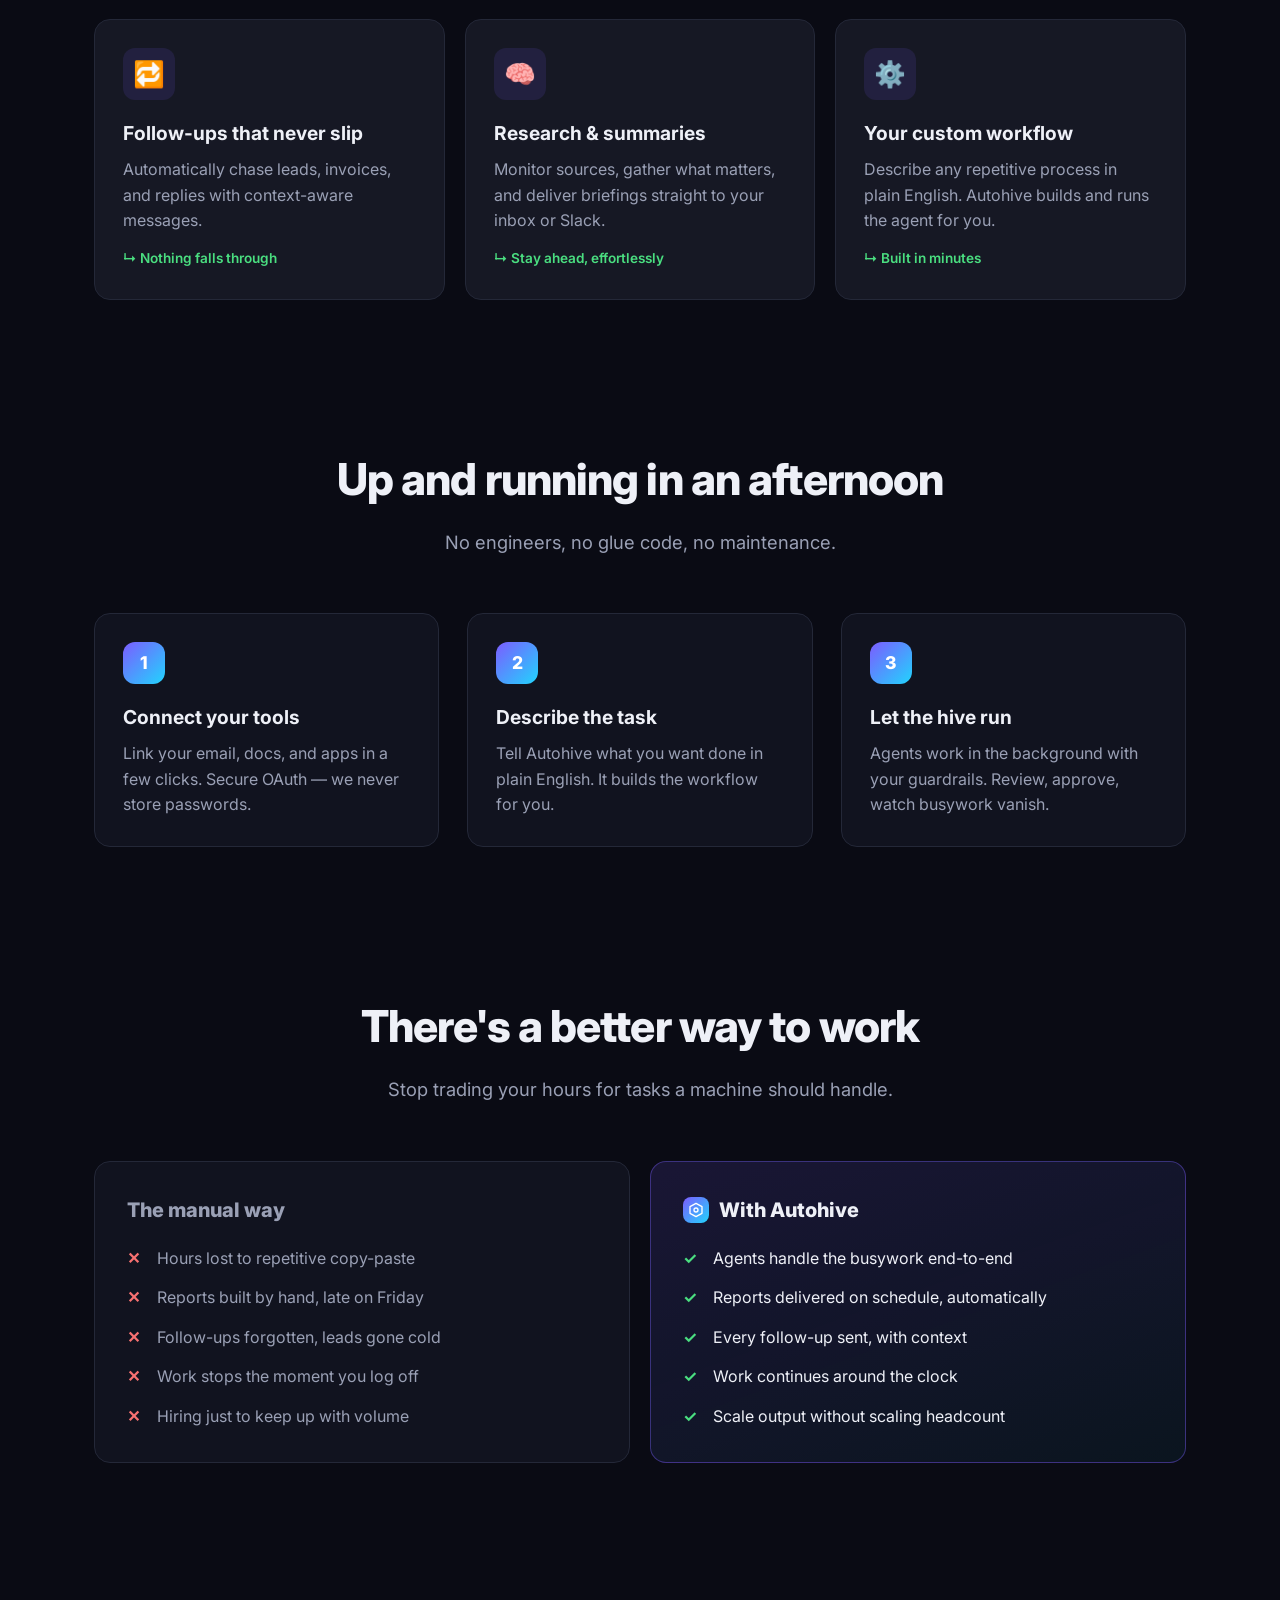
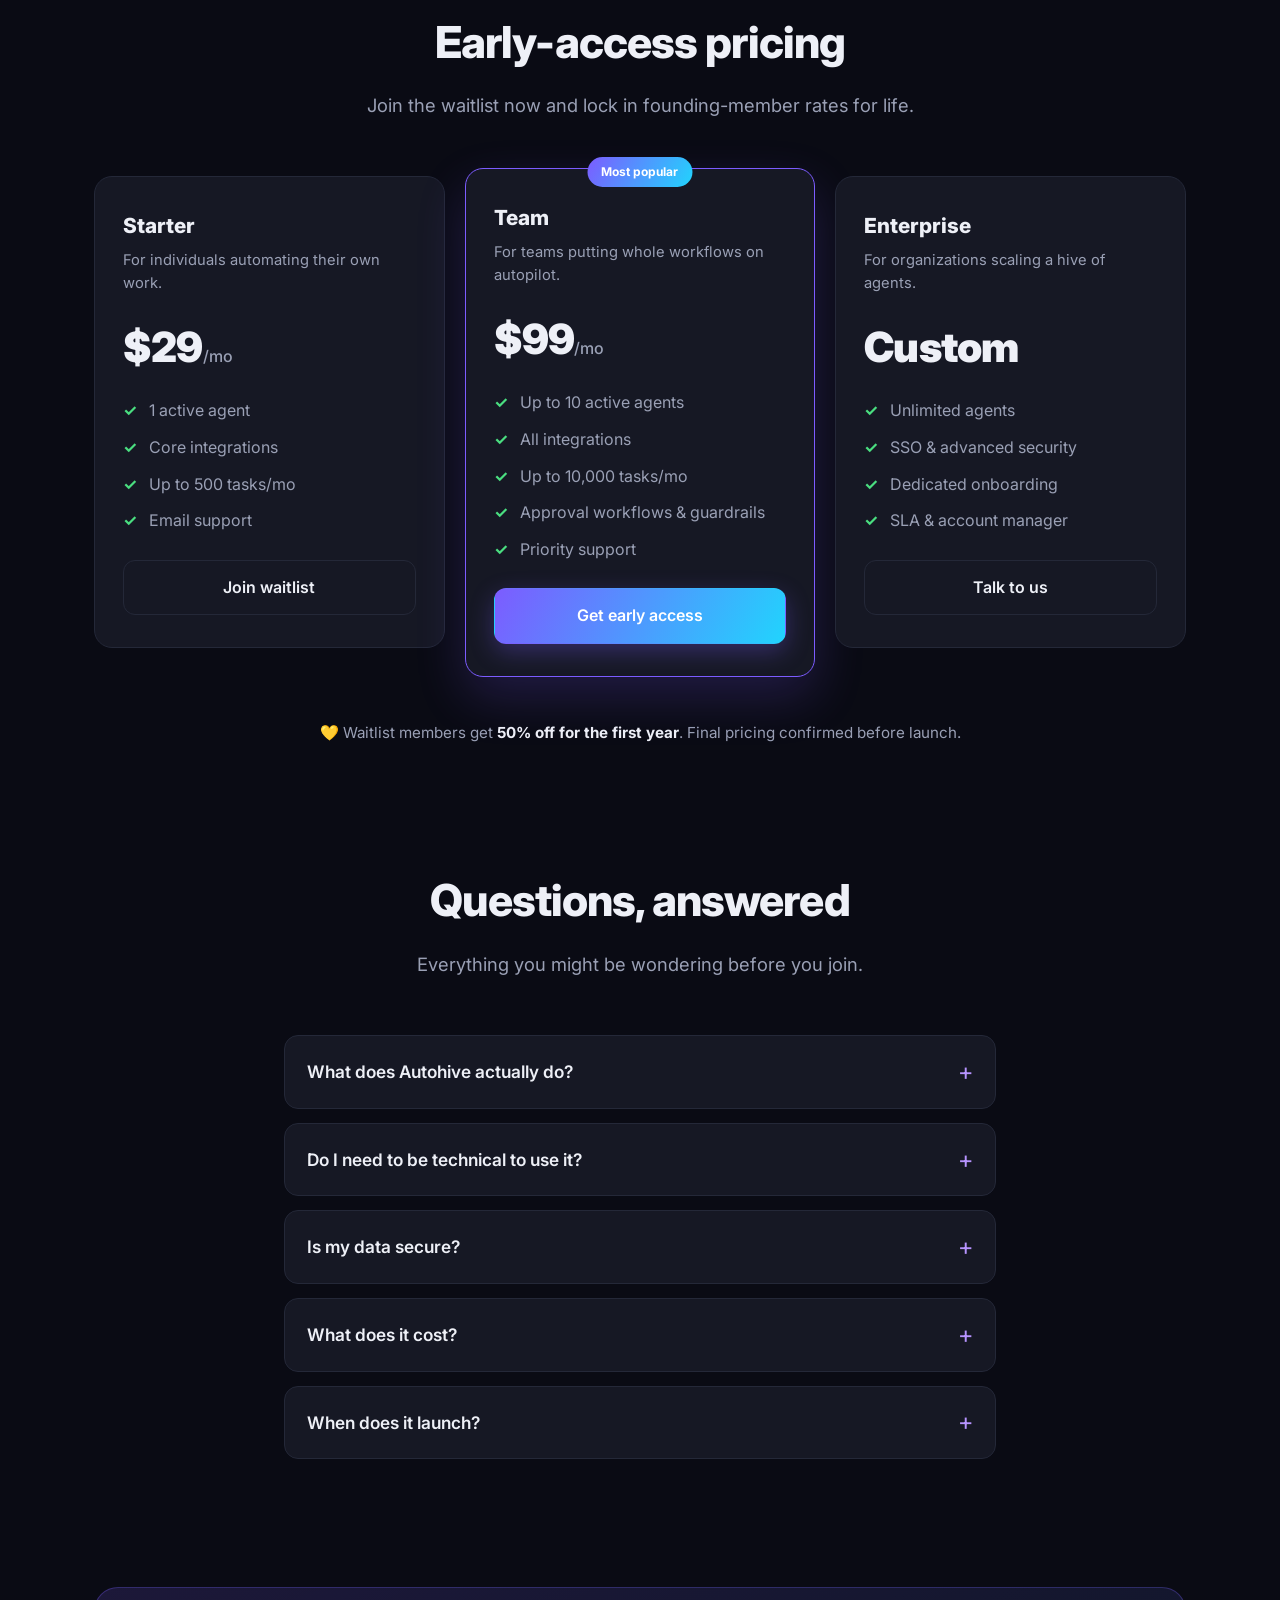
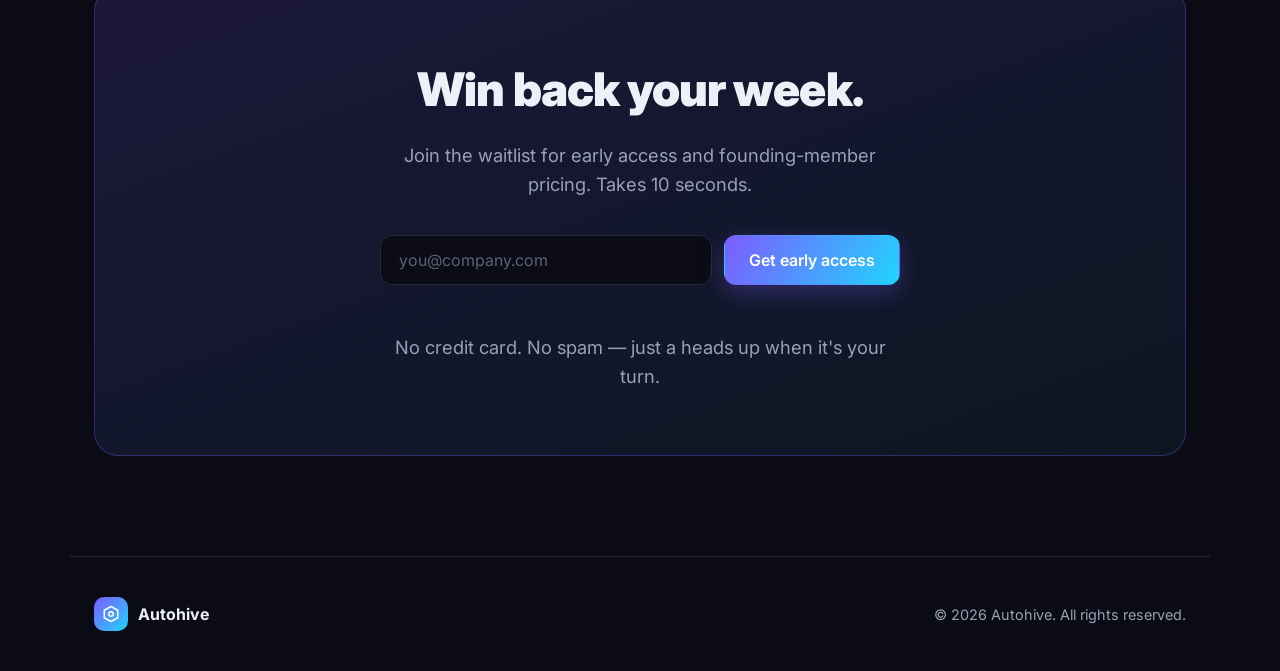
==== commit eec1b7ff: "Replace fabricated social proof with honest, persuasive content - Swap invented testimonials for a '" ====
--- a/index.html
+++ b/index.html
@@ -65,7 +65,7 @@
             <span style="background:linear-gradient(135deg,#22c55e,#06b6d4)"></span>
             <span style="background:linear-gradient(135deg,#a855f7,#ec4899)"></span>
           </div>
-          <p>Joining <strong>500+ teams</strong> already on the waitlist</p>
+          <p>Join the <strong>founding cohort</strong> — early access opening soon</p>
         </div>
       </div>
 
@@ -105,12 +105,12 @@
       </div>
     </section>
 
-    <!-- Stats band -->
+    <!-- Capability band -->
     <section class="stats">
-      <div class="stat"><strong>10+ hrs</strong><span>saved per person / week</span></div>
-      <div class="stat"><strong>24/7</strong><span>agents never clock out</span></div>
-      <div class="stat"><strong>5 min</strong><span>to set up your first agent</span></div>
-      <div class="stat"><strong>90%</strong><span>of busywork automated</span></div>
+      <div class="stat"><strong>24/7</strong><span>agents that never clock out</span></div>
+      <div class="stat"><strong>No code</strong><span>set up in plain English</span></div>
+      <div class="stat"><strong>Minutes</strong><span>from idea to running agent</span></div>
+      <div class="stat"><strong>You're in control</strong><span>guardrails &amp; approvals</span></div>
     </section>
 
     <!-- Trust strip -->
@@ -192,29 +192,33 @@
       </div>
     </section>
 
-    <!-- Testimonials -->
-    <!--
-      PLACEHOLDER testimonials for layout. Replace with real customer quotes
-      (and get permission to use names) before relying on these to sell.
-    -->
-    <section class="testimonials">
-      <div class="section-head">
-        <h2>Built for teams drowning in busywork</h2>
-        <p>Here's the kind of impact early teams are after.</p>
-      </div>
-      <div class="quote-grid">
-        <figure class="quote">
-          <blockquote>"We were spending half a day a week just sorting support tickets. Autohive does it before we're even online."</blockquote>
-          <figcaption><span class="q-avatar" style="background:linear-gradient(135deg,#7c5cff,#21d4fd)"></span><span><strong>Maya R.</strong><br />Head of Support, SaaS startup</span></figcaption>
-        </figure>
-        <figure class="quote">
-          <blockquote>"Our weekly reports used to eat an entire morning. Now they're in my inbox at 8am, every Monday, no effort."</blockquote>
-          <figcaption><span class="q-avatar" style="background:linear-gradient(135deg,#f97316,#fb7185)"></span><span><strong>Daniel K.</strong><br />Ops Lead, eCommerce</span></figcaption>
-        </figure>
-        <figure class="quote">
-          <blockquote>"It's like hiring a tireless assistant for every repetitive process — without the overhead."</blockquote>
-          <figcaption><span class="q-avatar" style="background:linear-gradient(135deg,#22c55e,#06b6d4)"></span><span><strong>Priya S.</strong><br />Founder, agency</span></figcaption>
-        </figure>
+    <!-- The old way vs Autohive -->
+    <section class="compare">
+      <div class="section-head">
+        <h2>There's a better way to work</h2>
+        <p>Stop trading your hours for tasks a machine should handle.</p>
+      </div>
+      <div class="compare-grid">
+        <div class="compare-col old">
+          <h3>The manual way</h3>
+          <ul>
+            <li>Hours lost to repetitive copy-paste</li>
+            <li>Reports built by hand, late on Friday</li>
+            <li>Follow-ups forgotten, leads gone cold</li>
+            <li>Work stops the moment you log off</li>
+            <li>Hiring just to keep up with volume</li>
+          </ul>
+        </div>
+        <div class="compare-col new">
+          <h3><span class="brand-mark sm" aria-hidden="true"><svg viewBox="0 0 24 24" width="16" height="16" fill="none" stroke="currentColor" stroke-width="2" stroke-linejoin="round"><polygon points="12 2 21 7 21 17 12 22 3 17 3 7 12 2"></polygon><circle cx="12" cy="12" r="3"></circle></svg></span> With Autohive</h3>
+          <ul>
+            <li>Agents handle the busywork end-to-end</li>
+            <li>Reports delivered on schedule, automatically</li>
+            <li>Every follow-up sent, with context</li>
+            <li>Work continues around the clock</li>
+            <li>Scale output without scaling headcount</li>
+          </ul>
+        </div>
       </div>
     </section>
 
--- a/styles.css
+++ b/styles.css
@@ -177,7 +177,7 @@
   display: grid; grid-template-columns: repeat(4, 1fr); gap: 20px;
   padding: 8px 24px 64px; text-align: center;
 }
-.stat strong { display: block; font-size: 2rem; font-weight: 800; letter-spacing: -0.02em;
+.stat strong { display: block; font-size: clamp(1.4rem, 2.4vw, 1.9rem); font-weight: 800; letter-spacing: -0.02em; line-height: 1.15;
   background: linear-gradient(120deg, var(--brand), var(--brand-2));
   -webkit-background-clip: text; background-clip: text; -webkit-text-fill-color: transparent; }
 .stat span { color: var(--muted); font-size: 0.9rem; }
@@ -214,14 +214,20 @@
 .step h3 { font-size: 1.2rem; font-weight: 700; margin-bottom: 8px; }
 .step p { color: var(--muted); }
 
-/* Testimonials */
-.testimonials { max-width: var(--max); margin: 0 auto; padding-top: 56px; padding-bottom: 88px; }
-.quote-grid { display: grid; grid-template-columns: repeat(3, 1fr); gap: 20px; }
-.quote { background: var(--card); border: 1px solid var(--border); border-radius: var(--radius); padding: 28px; }
-.quote blockquote { font-size: 1.05rem; line-height: 1.55; }
-.quote figcaption { display: flex; align-items: center; gap: 12px; margin-top: 22px; color: var(--muted); font-size: 0.9rem; }
-.quote figcaption strong { color: var(--text); }
-.q-avatar { width: 40px; height: 40px; border-radius: 50%; flex-shrink: 0; }
+/* Compare */
+.compare { max-width: var(--max); margin: 0 auto; padding-top: 56px; padding-bottom: 88px; }
+.compare-grid { display: grid; grid-template-columns: 1fr 1fr; gap: 20px; }
+.compare-col { border-radius: var(--radius); padding: 32px; border: 1px solid var(--border); }
+.compare-col.old { background: var(--bg-soft); }
+.compare-col.new { background: linear-gradient(160deg, rgba(124, 92, 255, 0.14), rgba(33, 212, 253, 0.05)); border-color: rgba(124, 92, 255, 0.4); }
+.compare-col h3 { font-size: 1.25rem; font-weight: 800; margin-bottom: 20px; display: flex; align-items: center; gap: 10px; }
+.compare-col.old h3 { color: var(--muted); }
+.compare-col ul { list-style: none; display: flex; flex-direction: column; gap: 14px; }
+.compare-col li { padding-left: 30px; position: relative; color: var(--muted); }
+.compare-col.old li::before { content: '✕'; position: absolute; left: 0; color: #f87171; font-weight: 700; }
+.compare-col.new li { color: var(--text); }
+.compare-col.new li::before { content: '✓'; position: absolute; left: 0; color: var(--green); font-weight: 700; }
+.brand-mark.sm { width: 26px; height: 26px; border-radius: 8px; }
 
 /* Pricing */
 .pricing { max-width: var(--max); margin: 0 auto; padding-top: 56px; padding-bottom: 64px; }
@@ -290,7 +296,7 @@
   .hero { grid-template-columns: 1fr; padding-top: 40px; }
   .hero-visual { max-width: 480px; margin: 8px auto 0; }
   .stats { grid-template-columns: repeat(2, 1fr); gap: 32px 20px; }
-  .grid, .steps, .quote-grid, .price-grid { grid-template-columns: 1fr; }
+  .grid, .steps, .compare-grid, .price-grid { grid-template-columns: 1fr; }
   .price-card.featured { transform: none; }
 }
 @media (max-width: 620px) {
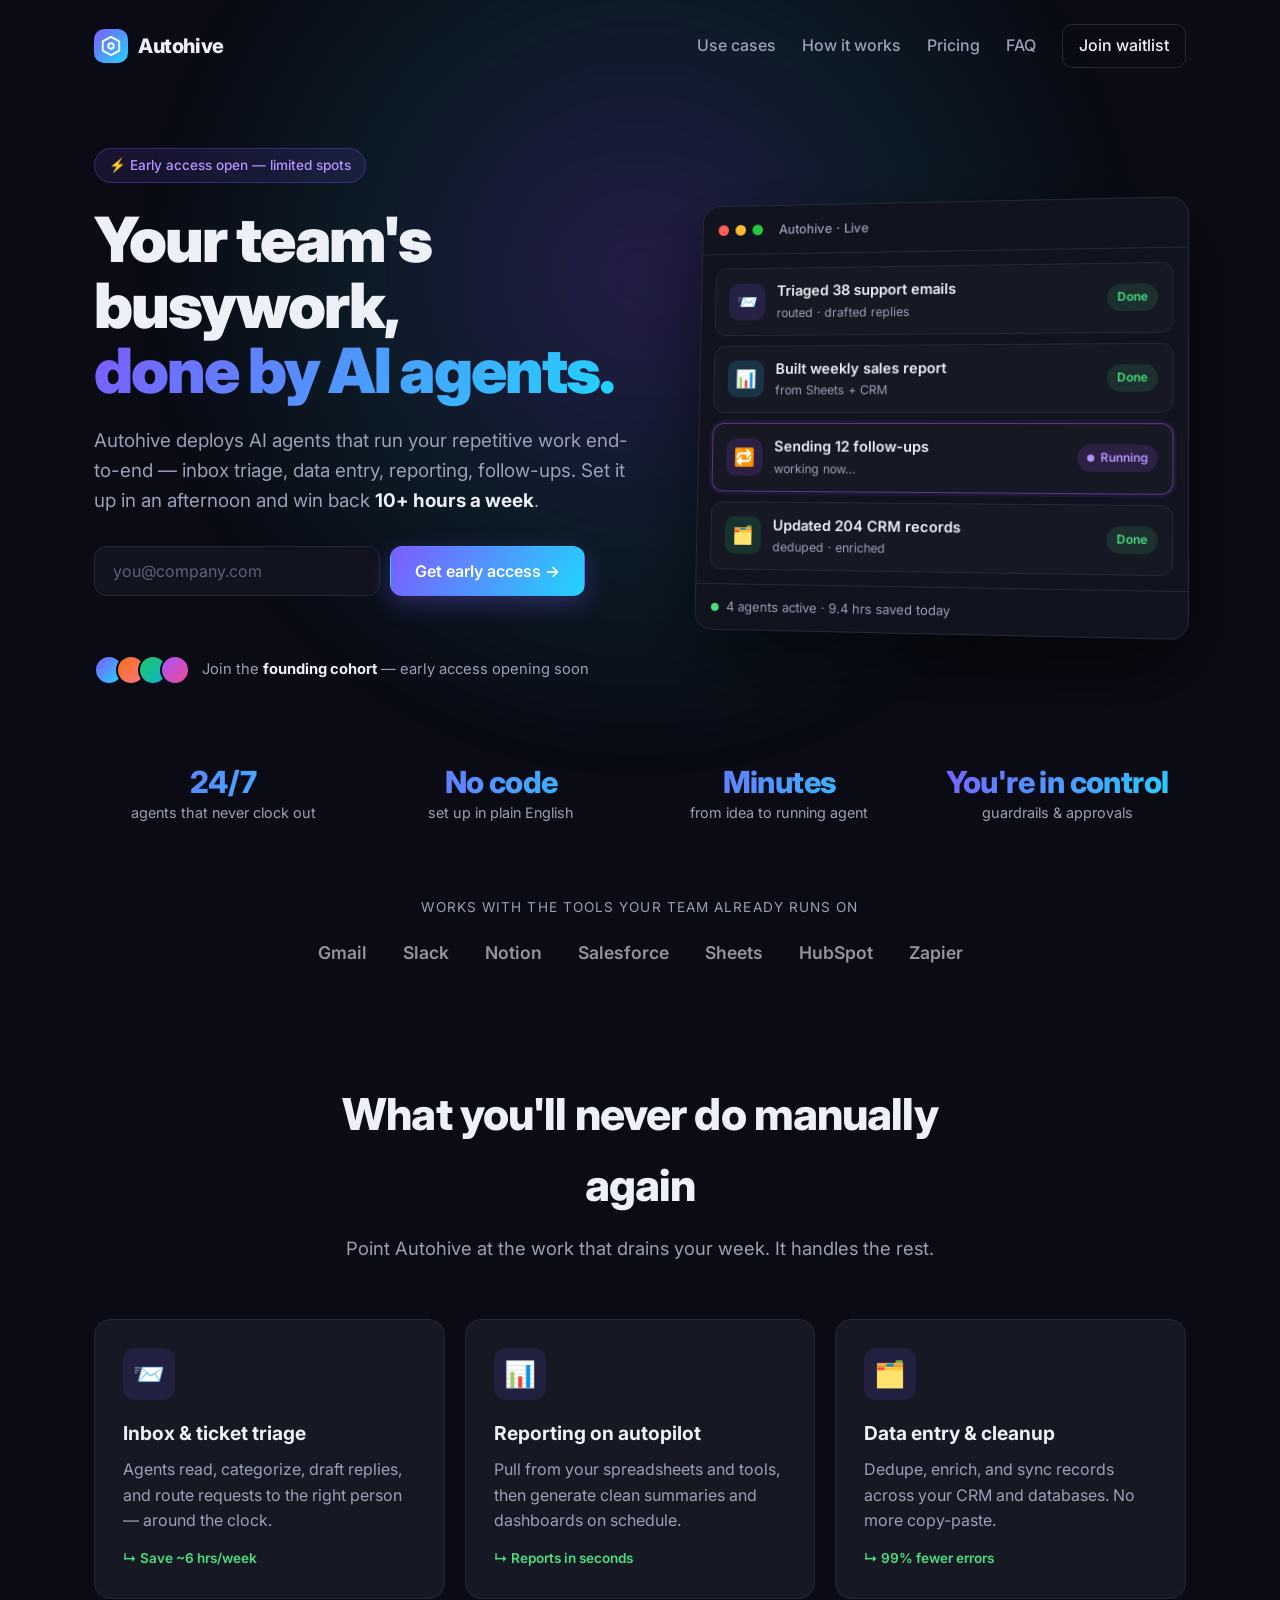
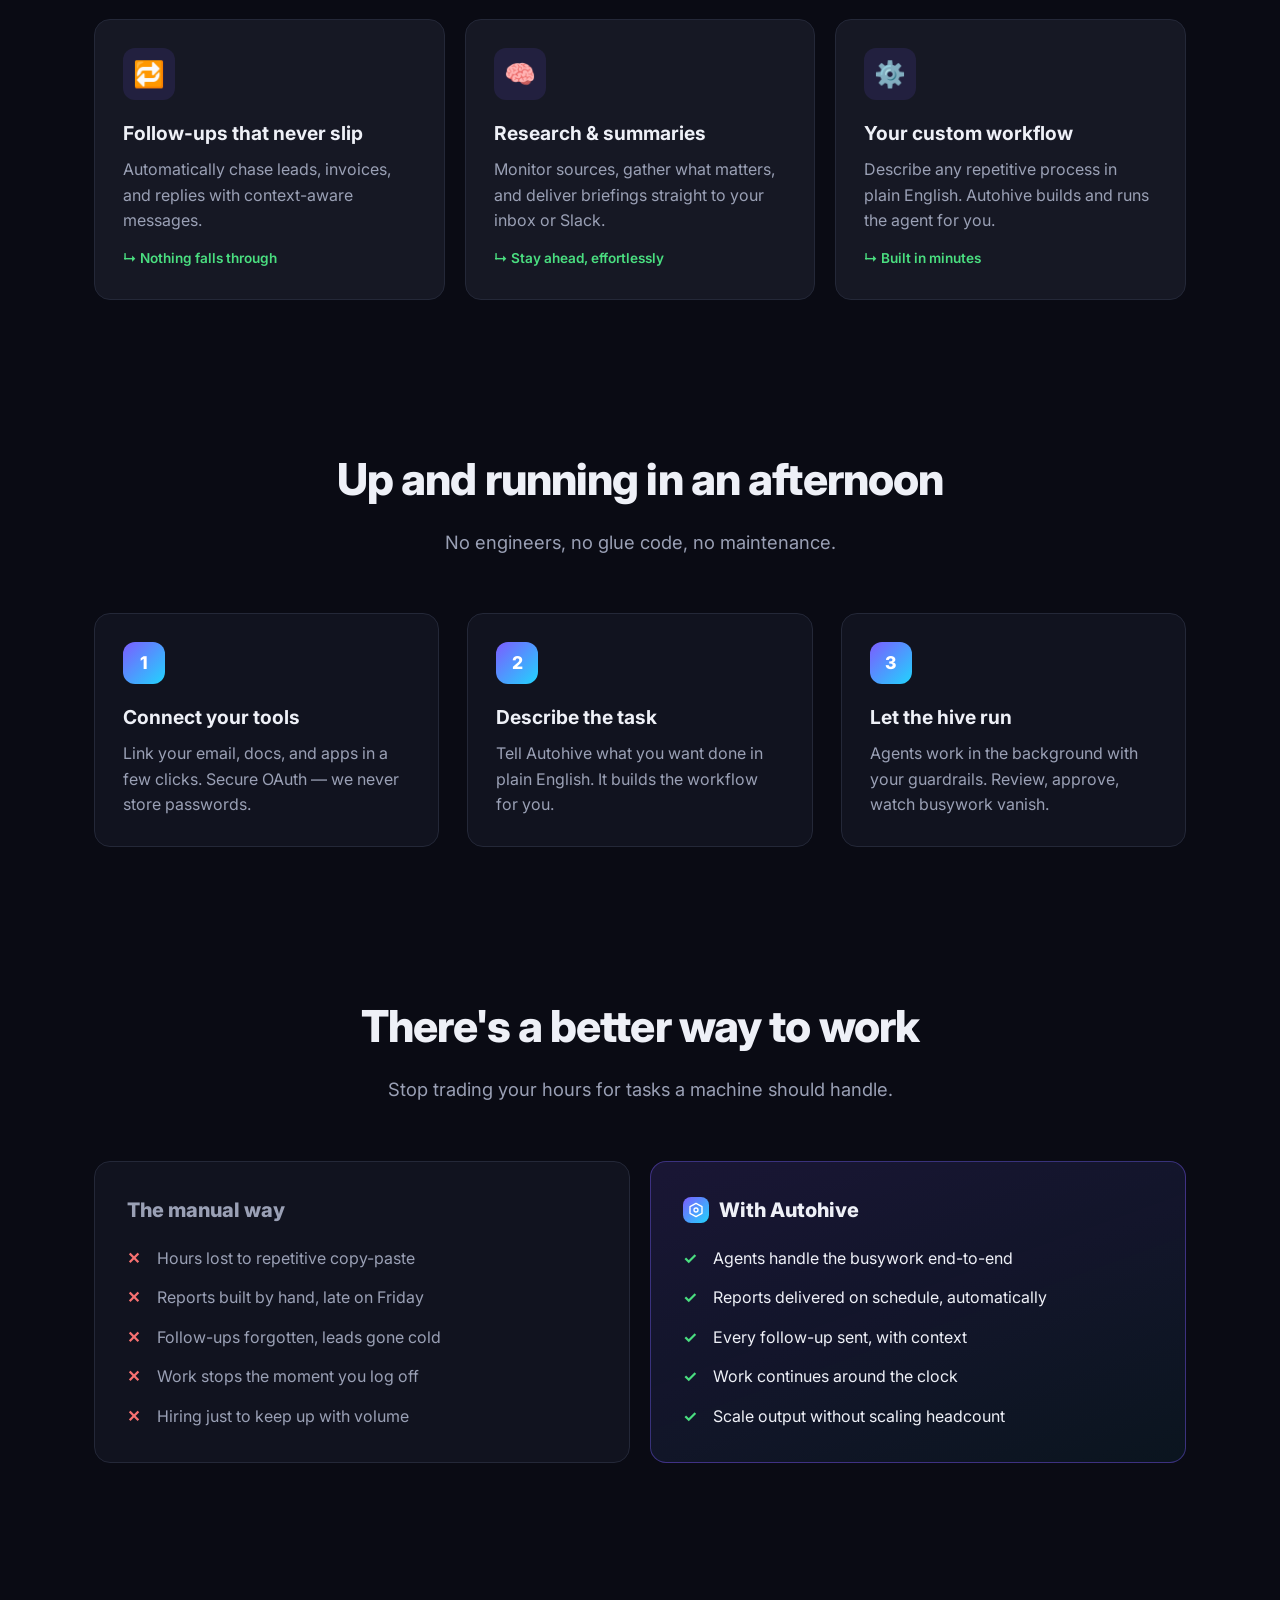
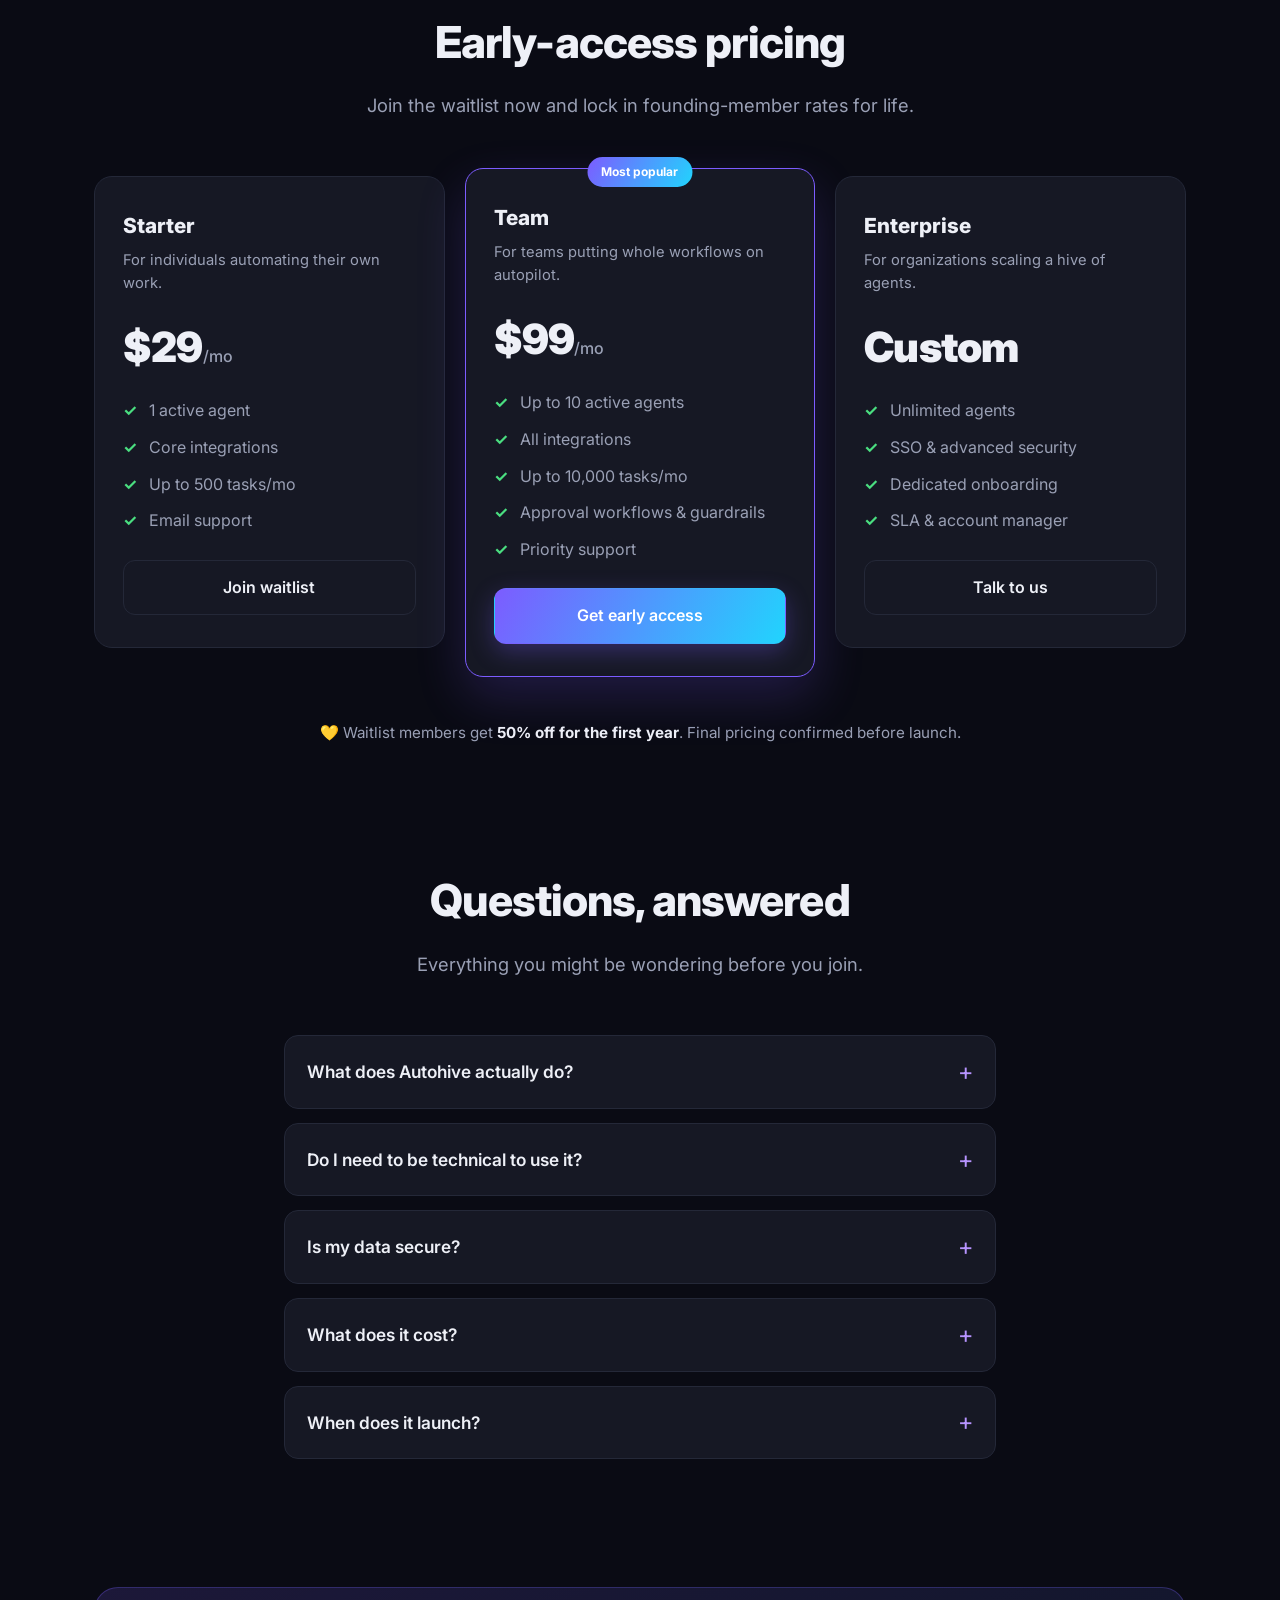
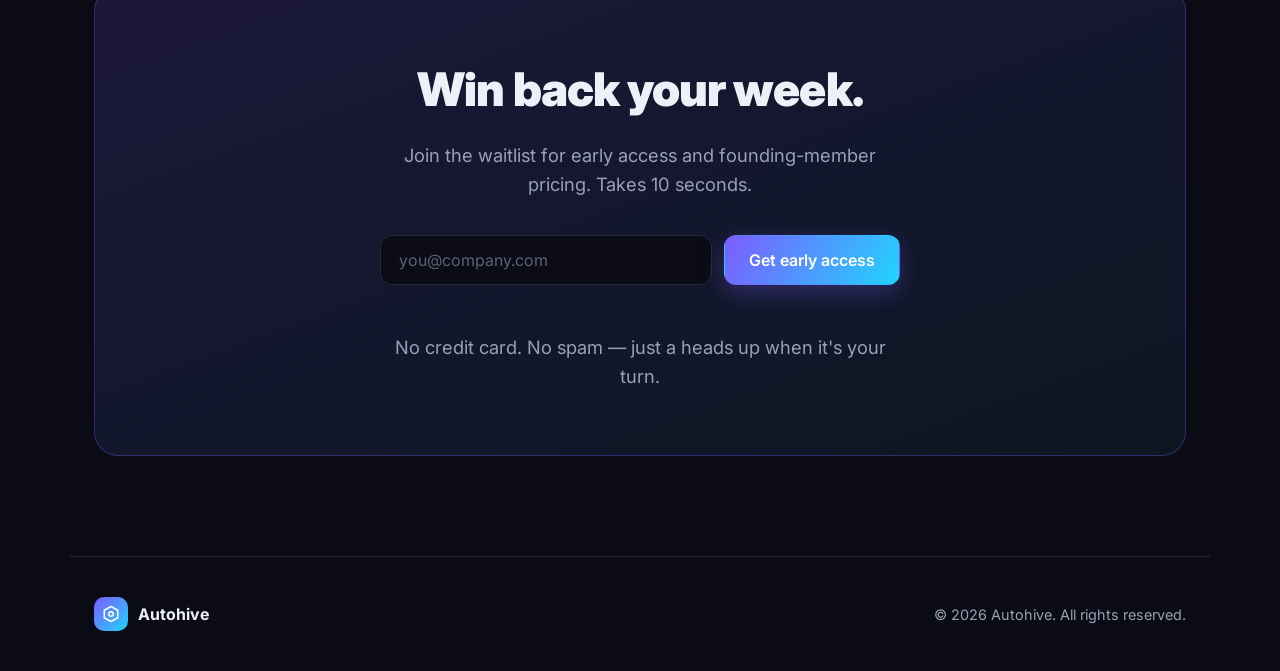
==== commit cec8dcd1: "Centralize waitlist endpoint into one config value Drive both forms from WAITLIST.ENDPOINT in script" ====
--- a/index.html
+++ b/index.html
@@ -53,7 +53,7 @@
           inbox triage, data entry, reporting, follow-ups. Set it up in an afternoon
           and win back <strong>10+ hours a week</strong>.
         </p>
-        <form id="hero-form" class="hero-form" action="https://formspree.io/f/YOUR_FORM_ID" method="POST" novalidate>
+        <form id="hero-form" class="hero-form" novalidate>
           <input type="email" name="email" placeholder="you@company.com" autocomplete="email" required aria-label="Email address" />
           <button type="submit" class="btn btn-primary">Get early access →</button>
         </form>
@@ -307,11 +307,11 @@
         <h2>Win back your week.</h2>
         <p>Join the waitlist for early access and founding-member pricing. Takes 10 seconds.</p>
         <!--
-          To collect real emails: create a free form at https://formspree.io
-          and replace YOUR_FORM_ID below. Until then, submissions are saved
-          locally in the browser for demo purposes.
+          To collect real emails: set WAITLIST.ENDPOINT at the top of
+          script.js (e.g. a free Formspree form). Until then, submissions
+          are saved locally in the browser for demo purposes.
         -->
-        <form id="waitlist-form" action="https://formspree.io/f/YOUR_FORM_ID" method="POST" novalidate>
+        <form id="waitlist-form" novalidate>
           <div class="form-row">
             <input type="email" id="email" name="email" placeholder="you@company.com" autocomplete="email" required aria-label="Email address" />
             <button type="submit" class="btn btn-primary">Get early access</button>
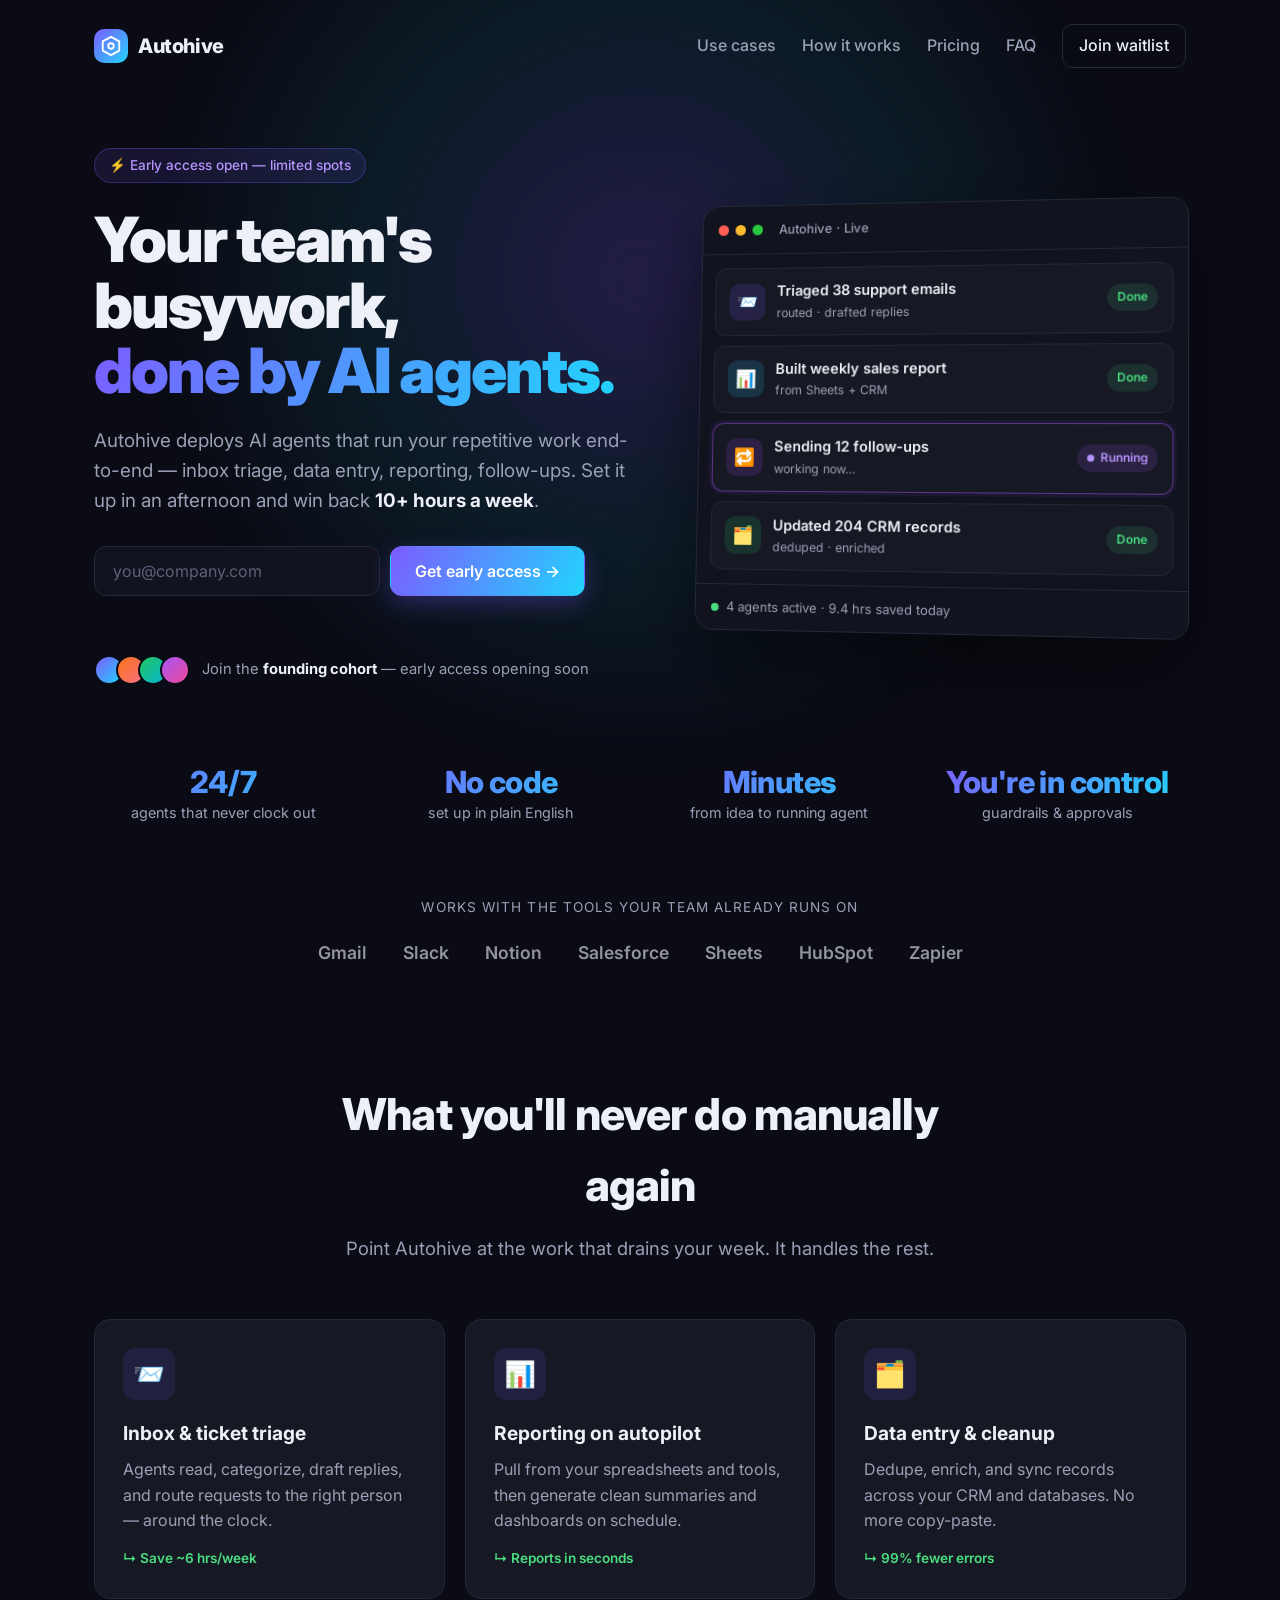
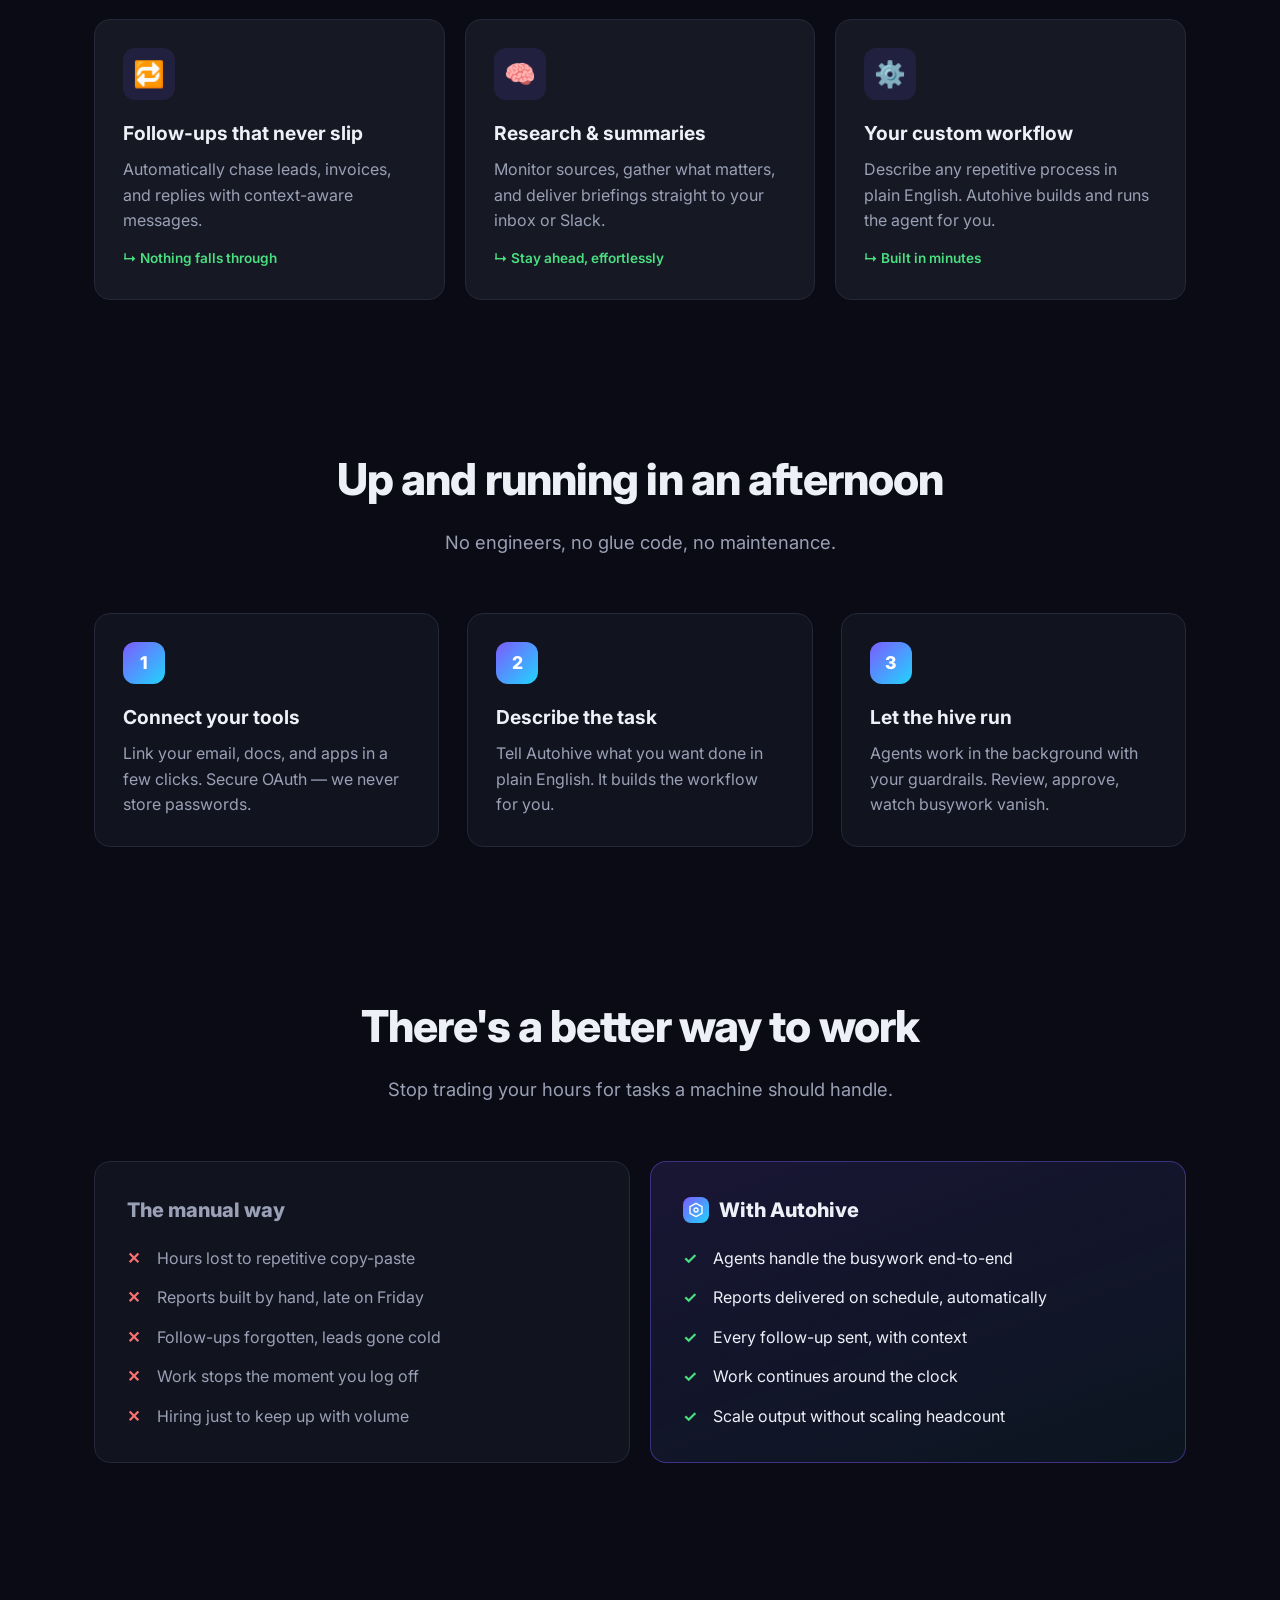
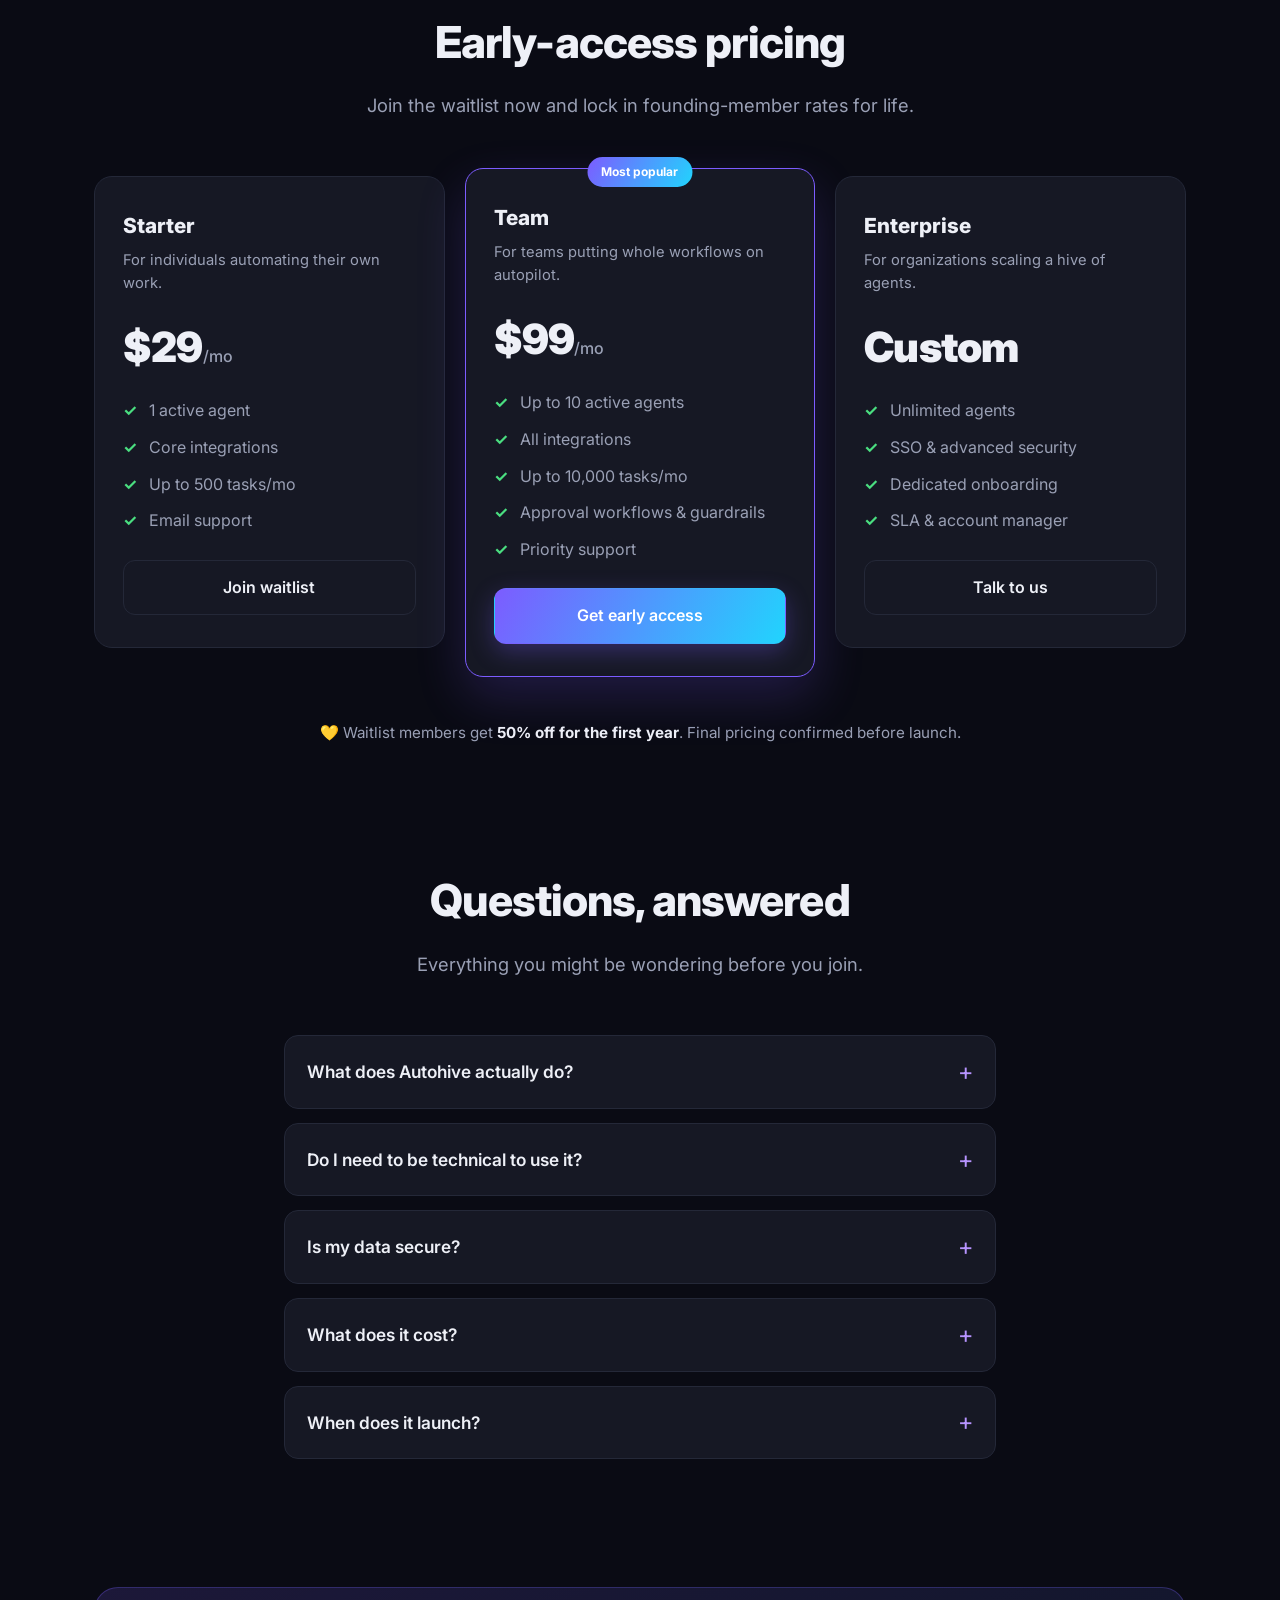
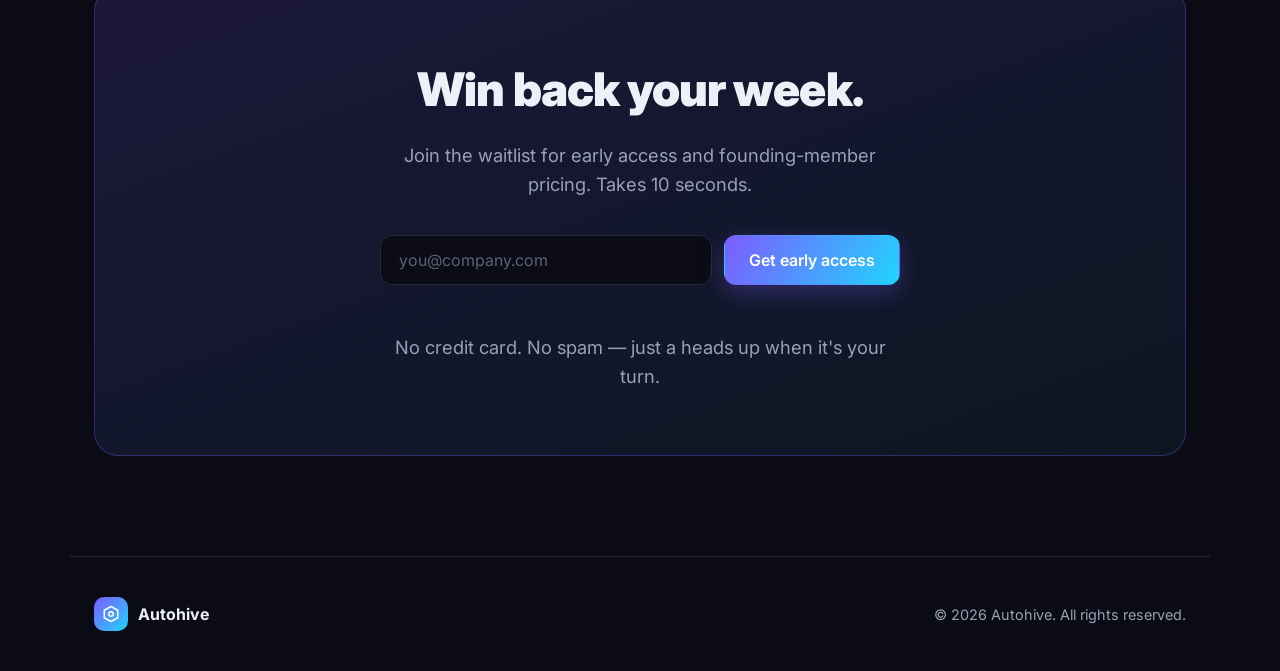
==== commit 58819bbd: "Add Google Sheet waitlist integration (Apps Script + setup guide) - script.js: handle Apps Script en" ====
--- a/index.html
+++ b/index.html
@@ -54,6 +54,7 @@
           and win back <strong>10+ hours a week</strong>.
         </p>
         <form id="hero-form" class="hero-form" novalidate>
+          <input type="hidden" name="source" value="hero" />
           <input type="email" name="email" placeholder="you@company.com" autocomplete="email" required aria-label="Email address" />
           <button type="submit" class="btn btn-primary">Get early access →</button>
         </form>
@@ -312,6 +313,7 @@
           are saved locally in the browser for demo purposes.
         -->
         <form id="waitlist-form" novalidate>
+          <input type="hidden" name="source" value="final-cta" />
           <div class="form-row">
             <input type="email" id="email" name="email" placeholder="you@company.com" autocomplete="email" required aria-label="Email address" />
             <button type="submit" class="btn btn-primary">Get early access</button>
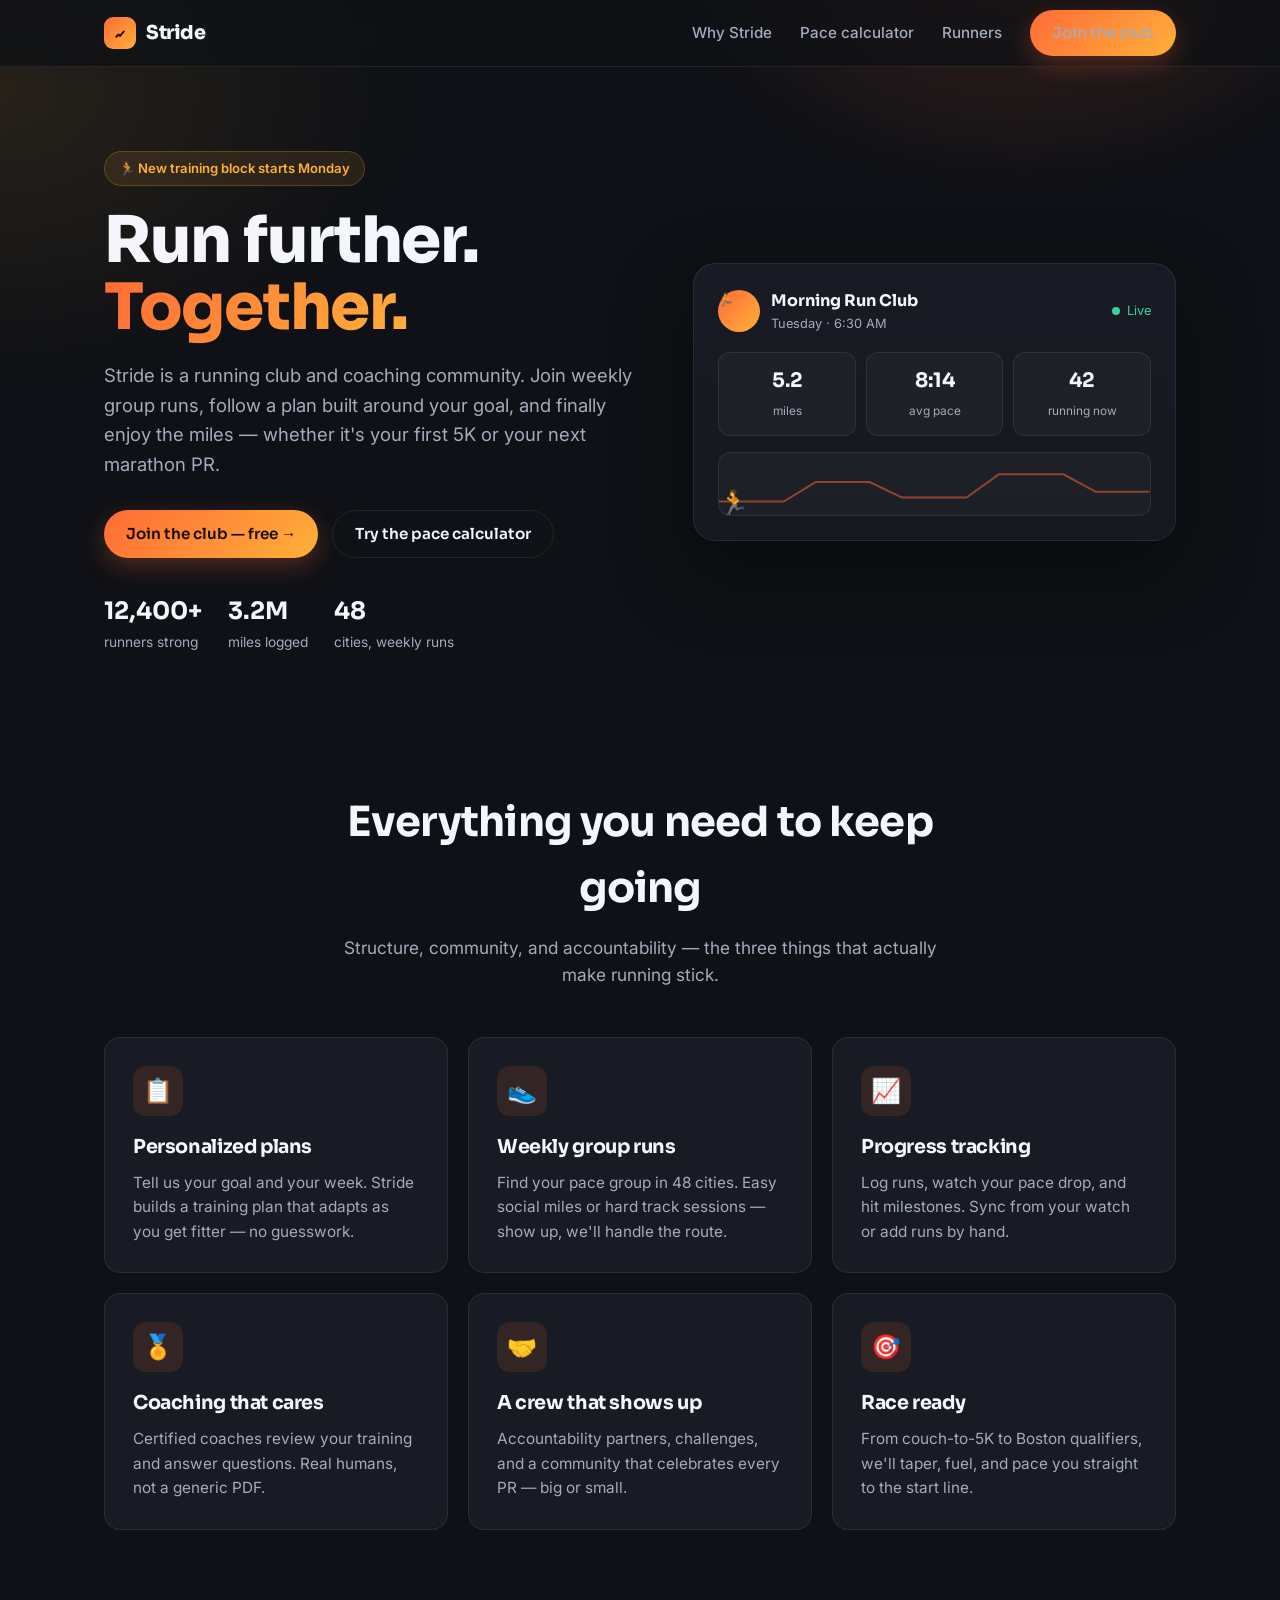
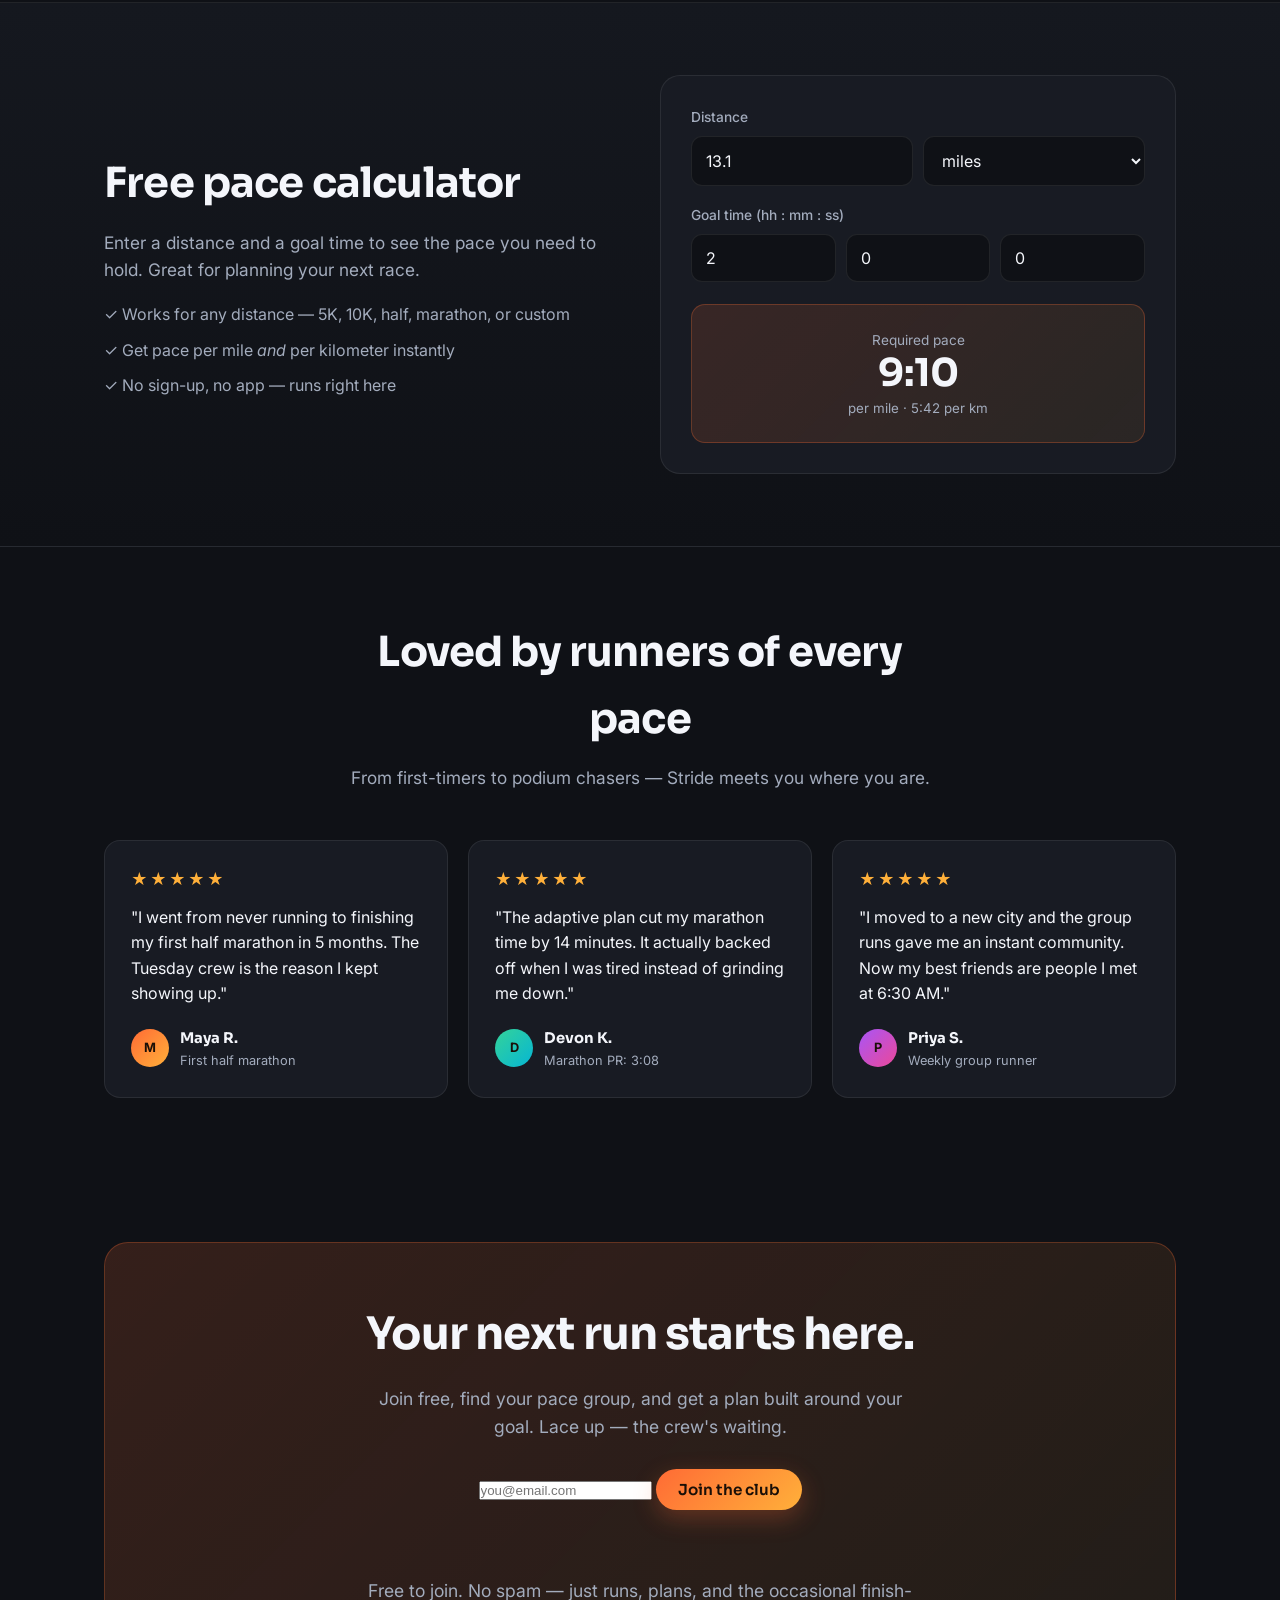
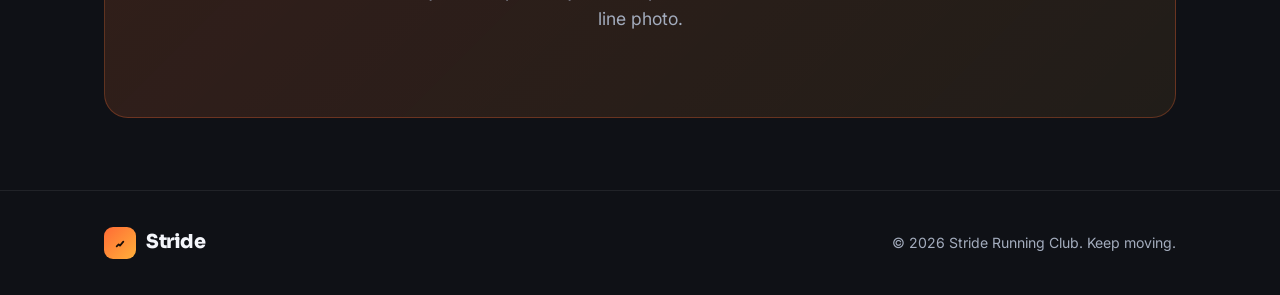
==== commit 1c11aca2: "Add Stride running club website - New self-contained single-file landing page (index.html) for a   r" ====
--- a/index.html
+++ b/index.html
@@ -3,341 +3,474 @@
 <head>
   <meta charset="UTF-8" />
   <meta name="viewport" content="width=device-width, initial-scale=1.0" />
-  <title>Autohive — AI agents that automate your busywork</title>
-  <meta name="description" content="Autohive deploys AI agents that run your repetitive work end-to-end — inbox triage, data entry, reporting, follow-ups. Save 10+ hours a week. Join the waitlist for early-access pricing." />
-
-  <!-- Open Graph / social sharing -->
-  <meta property="og:title" content="Autohive — Put your busywork on autopilot" />
-  <meta property="og:description" content="AI agents that run your repetitive work end-to-end. Save 10+ hours a week. Join the waitlist." />
+  <title>Stride — Run further, together</title>
+  <meta name="description" content="Stride is a running community and coaching club. Group runs, personalized training plans, and a free pace calculator. Lace up and join us." />
+
+  <meta property="og:title" content="Stride — Run further, together" />
+  <meta property="og:description" content="A running community with group runs, training plans, and coaching. Lace up and join us." />
   <meta property="og:type" content="website" />
-
-  <meta name="theme-color" content="#0a0b14" />
-  <link rel="icon" href="data:image/svg+xml,%3Csvg xmlns='http://www.w3.org/2000/svg' viewBox='0 0 24 24'%3E%3Cdefs%3E%3ClinearGradient id='g' x1='0' y1='0' x2='1' y2='1'%3E%3Cstop offset='0' stop-color='%237c5cff'/%3E%3Cstop offset='1' stop-color='%2321d4fd'/%3E%3C/linearGradient%3E%3C/defs%3E%3Crect width='24' height='24' rx='6' fill='%230a0b14'/%3E%3Cg fill='none' stroke='url(%23g)' stroke-width='2' stroke-linejoin='round'%3E%3Cpolygon points='12 3 19 7 19 17 12 21 5 17 5 7 12 3'/%3E%3Ccircle cx='12' cy='12' r='2.5'/%3E%3C/g%3E%3C/svg%3E" />
+  <meta name="theme-color" content="#0f1116" />
+  <link rel="icon" href="data:image/svg+xml,%3Csvg xmlns='http://www.w3.org/2000/svg' viewBox='0 0 24 24'%3E%3Crect width='24' height='24' rx='6' fill='%230f1116'/%3E%3Cpath d='M7 17l3-3 2 2 5-6' fill='none' stroke='%23ff6b35' stroke-width='2.4' stroke-linecap='round' stroke-linejoin='round'/%3E%3C/svg%3E" />
 
   <link rel="preconnect" href="https://fonts.googleapis.com" />
   <link rel="preconnect" href="https://fonts.gstatic.com" crossorigin />
-  <link href="https://fonts.googleapis.com/css2?family=Inter:wght@400;500;600;700;800;900&display=swap" rel="stylesheet" />
-  <link rel="stylesheet" href="styles.css" />
+  <link href="https://fonts.googleapis.com/css2?family=Sora:wght@400;600;700;800&family=Inter:wght@400;500;600&display=swap" rel="stylesheet" />
+
+  <style>
+    :root {
+      --bg: #0f1116;
+      --bg-2: #15181f;
+      --card: #181b23;
+      --text: #f4f6fb;
+      --muted: #a3acbd;
+      --line: rgba(255,255,255,.08);
+      --brand: #ff6b35;
+      --brand-2: #ffb03a;
+      --ok: #34d399;
+      --radius: 16px;
+      --maxw: 1120px;
+    }
+    * { box-sizing: border-box; margin: 0; padding: 0; }
+    html { scroll-behavior: smooth; }
+    body {
+      font-family: 'Inter', system-ui, sans-serif;
+      background: var(--bg);
+      color: var(--text);
+      line-height: 1.6;
+      -webkit-font-smoothing: antialiased;
+      overflow-x: hidden;
+    }
+    h1, h2, h3, .brand { font-family: 'Sora', sans-serif; letter-spacing: -.02em; }
+    a { color: inherit; text-decoration: none; }
+    .wrap { width: 100%; max-width: var(--maxw); margin: 0 auto; padding: 0 24px; }
+    .grad { background: linear-gradient(120deg, var(--brand), var(--brand-2)); -webkit-background-clip: text; background-clip: text; color: transparent; }
+
+    /* ambient glow */
+    .glow { position: fixed; inset: 0; z-index: -1; pointer-events: none;
+      background:
+        radial-gradient(600px 400px at 80% -5%, rgba(255,107,53,.18), transparent 60%),
+        radial-gradient(700px 500px at 0% 10%, rgba(255,176,58,.10), transparent 60%); }
+
+    /* nav */
+    .nav { position: sticky; top: 0; z-index: 50; backdrop-filter: blur(12px);
+      background: rgba(15,17,22,.72); border-bottom: 1px solid var(--line); }
+    .nav .wrap { display: flex; align-items: center; justify-content: space-between; height: 66px; }
+    .brand { display: flex; align-items: center; gap: 10px; font-weight: 800; font-size: 1.2rem; }
+    .brand .mark { width: 32px; height: 32px; display: grid; place-items: center;
+      background: linear-gradient(135deg, var(--brand), var(--brand-2)); border-radius: 9px; }
+    .nav-links { display: flex; align-items: center; gap: 28px; }
+    .nav-links a { color: var(--muted); font-weight: 500; font-size: .95rem; transition: color .15s; }
+    .nav-links a:hover { color: var(--text); }
+    .btn { display: inline-flex; align-items: center; gap: 8px; border: none; cursor: pointer;
+      font-family: 'Sora', sans-serif; font-weight: 600; font-size: .95rem; border-radius: 999px;
+      padding: 11px 22px; transition: transform .12s, box-shadow .2s, background .2s; }
+    .btn-primary { background: linear-gradient(135deg, var(--brand), var(--brand-2)); color: #1a0f07;
+      box-shadow: 0 8px 24px rgba(255,107,53,.28); }
+    .btn-primary:hover { transform: translateY(-2px); box-shadow: 0 12px 30px rgba(255,107,53,.4); }
+    .btn-ghost { background: transparent; color: var(--text); border: 1px solid var(--line); }
+    .btn-ghost:hover { border-color: rgba(255,255,255,.25); }
+    .nav-toggle { display: none; background: none; border: none; color: var(--text); cursor: pointer; }
+
+    /* hero */
+    .hero { padding: 84px 0 64px; }
+    .hero-grid { display: grid; grid-template-columns: 1.05fr .95fr; gap: 56px; align-items: center; }
+    .pill { display: inline-flex; align-items: center; gap: 8px; font-size: .82rem; font-weight: 600;
+      color: var(--brand-2); background: rgba(255,176,58,.1); border: 1px solid rgba(255,176,58,.22);
+      padding: 6px 14px; border-radius: 999px; margin-bottom: 22px; }
+    .hero h1 { font-size: clamp(2.4rem, 5.5vw, 4rem); line-height: 1.04; font-weight: 800; }
+    .hero p.sub { color: var(--muted); font-size: 1.16rem; margin: 20px 0 30px; max-width: 30em; }
+    .hero-cta { display: flex; gap: 14px; flex-wrap: wrap; }
+    .hero-meta { display: flex; gap: 26px; margin-top: 34px; flex-wrap: wrap; }
+    .hero-meta div { display: flex; flex-direction: column; }
+    .hero-meta strong { font-family: 'Sora'; font-size: 1.5rem; }
+    .hero-meta span { color: var(--muted); font-size: .86rem; }
+
+    /* hero visual — animated runner card */
+    .hero-card { background: linear-gradient(180deg, var(--card), var(--bg-2));
+      border: 1px solid var(--line); border-radius: 22px; padding: 24px; box-shadow: 0 30px 80px rgba(0,0,0,.45); }
+    .hc-top { display: flex; align-items: center; justify-content: space-between; margin-bottom: 18px; }
+    .hc-top .who { display: flex; align-items: center; gap: 11px; }
+    .hc-top .ava { width: 42px; height: 42px; border-radius: 50%;
+      background: linear-gradient(135deg, var(--brand), var(--brand-2)); display: grid; place-items: center; font-size: 1.3rem; }
+    .hc-top .who b { font-family: 'Sora'; }
+    .hc-top .who span { display: block; color: var(--muted); font-size: .8rem; }
+    .live { display: inline-flex; align-items: center; gap: 7px; font-size: .8rem; color: var(--ok); }
+    .live i { width: 8px; height: 8px; border-radius: 50%; background: var(--ok); animation: pulse 1.6s infinite; }
+    @keyframes pulse { 0%,100%{ opacity: 1; transform: scale(1);} 50%{ opacity: .4; transform: scale(.7);} }
+    .hc-stats { display: grid; grid-template-columns: repeat(3,1fr); gap: 10px; margin-bottom: 16px; }
+    .hc-stats div { background: rgba(255,255,255,.03); border: 1px solid var(--line); border-radius: 12px; padding: 12px; text-align: center; }
+    .hc-stats strong { font-family: 'Sora'; font-size: 1.25rem; display: block; }
+    .hc-stats span { color: var(--muted); font-size: .74rem; }
+    .hc-track { height: 64px; border-radius: 12px; background: rgba(255,255,255,.03);
+      border: 1px solid var(--line); position: relative; overflow: hidden; }
+    .hc-track svg { position: absolute; inset: 0; width: 100%; height: 100%; }
+    .runner { position: absolute; top: 50%; font-size: 1.5rem; animation: run 5s linear infinite; }
+    @keyframes run { from { left: -6%; } to { left: 102%; } }
+
+    /* sections */
+    section { padding: 72px 0; }
+    .head { text-align: center; max-width: 38em; margin: 0 auto 48px; }
+    .head h2 { font-size: clamp(1.8rem, 3.6vw, 2.6rem); }
+    .head p { color: var(--muted); font-size: 1.08rem; margin-top: 12px; }
+
+    .features { display: grid; grid-template-columns: repeat(3,1fr); gap: 20px; }
+    .card { background: var(--card); border: 1px solid var(--line); border-radius: var(--radius);
+      padding: 28px; transition: transform .18s, border-color .18s; }
+    .card:hover { transform: translateY(-4px); border-color: rgba(255,107,53,.4); }
+    .card .ico { width: 50px; height: 50px; border-radius: 13px; display: grid; place-items: center;
+      font-size: 1.5rem; background: rgba(255,107,53,.12); margin-bottom: 16px; }
+    .card h3 { font-size: 1.2rem; margin-bottom: 8px; }
+    .card p { color: var(--muted); font-size: .96rem; }
+
+    /* pace calculator */
+    .calc-wrap { background: linear-gradient(180deg, var(--bg-2), var(--bg)); border-top: 1px solid var(--line); border-bottom: 1px solid var(--line); }
+    .calc { display: grid; grid-template-columns: 1fr 1fr; gap: 40px; align-items: center; }
+    .calc-card { background: var(--card); border: 1px solid var(--line); border-radius: 20px; padding: 30px; }
+    .field { margin-bottom: 18px; }
+    .field label { display: block; font-size: .86rem; color: var(--muted); margin-bottom: 8px; font-weight: 500; }
+    .field-row { display: flex; gap: 10px; }
+    .field input, .field select { width: 100%; background: var(--bg); border: 1px solid var(--line);
+      color: var(--text); border-radius: 11px; padding: 13px 14px; font-size: 1rem; font-family: inherit; }
+    .field input:focus, .field select:focus { outline: none; border-color: var(--brand); }
+    .calc-out { margin-top: 22px; padding: 22px; border-radius: 14px; text-align: center;
+      background: linear-gradient(135deg, rgba(255,107,53,.14), rgba(255,176,58,.08)); border: 1px solid rgba(255,107,53,.28); }
+    .calc-out span { color: var(--muted); font-size: .85rem; }
+    .calc-out strong { font-family: 'Sora'; font-size: 2.4rem; display: block; line-height: 1.1; }
+    .calc-out small { color: var(--muted); }
+
+    /* testimonials */
+    .quotes { display: grid; grid-template-columns: repeat(3,1fr); gap: 20px; }
+    .quote { background: var(--card); border: 1px solid var(--line); border-radius: var(--radius); padding: 26px; }
+    .quote p { font-size: 1rem; margin-bottom: 18px; }
+    .quote .by { display: flex; align-items: center; gap: 11px; }
+    .quote .by .ava { width: 38px; height: 38px; border-radius: 50%; display: grid; place-items: center; font-weight: 700; color: #1a0f07; }
+    .quote .by b { font-family: 'Sora'; font-size: .92rem; }
+    .quote .by span { display: block; color: var(--muted); font-size: .8rem; }
+    .stars { color: var(--brand-2); margin-bottom: 12px; letter-spacing: 2px; }
+
+    /* join CTA */
+    .join { text-align: center; }
+    .join-inner { background: linear-gradient(135deg, rgba(255,107,53,.16), rgba(255,176,58,.08));
+      border: 1px solid rgba(255,107,53,.28); border-radius: 24px; padding: 56px 28px; }
+    .join h2 { font-size: clamp(1.9rem, 4vw, 2.8rem); }
+    .join p { color: var(--muted); font-size: 1.1rem; margin: 14px auto 28px; max-width: 32em; }
+    .join-form { display: flex; gap: 12px; justify-content: center; max-width: 460px; margin: 0 auto; flex-wrap: wrap; }
+    .join-form input { flex: 1; min-width: 220px; background: var(--bg); border: 1px solid var(--line);
+      color: var(--text); border-radius: 999px; padding: 14px 20px; font-size: 1rem; font-family: inherit; }
+    .join-form input:focus { outline: none; border-color: var(--brand); }
+    .join-msg { margin-top: 16px; font-weight: 600; min-height: 1.4em; }
+    .join-msg.ok { color: var(--ok); }
+    .join-msg.err { color: #f87171; }
+    .fine { color: var(--muted); font-size: .82rem; margin-top: 14px; }
+
+    /* footer */
+    footer { border-top: 1px solid var(--line); padding: 36px 0; }
+    footer .wrap { display: flex; align-items: center; justify-content: space-between; flex-wrap: wrap; gap: 16px; }
+    footer .muted { color: var(--muted); font-size: .88rem; }
+
+    @media (max-width: 860px) {
+      .hero-grid, .calc { grid-template-columns: 1fr; }
+      .hero-card { order: -1; }
+      .features, .quotes { grid-template-columns: 1fr; }
+      .nav-links { display: none; }
+      .nav-toggle { display: block; }
+      .nav-links.open { display: flex; position: absolute; top: 66px; left: 0; right: 0; flex-direction: column;
+        background: var(--bg-2); border-bottom: 1px solid var(--line); padding: 18px 24px; gap: 18px; }
+    }
+  </style>
 </head>
 <body>
-  <div class="bg-glow" aria-hidden="true"></div>
+  <div class="glow" aria-hidden="true"></div>
 
   <!-- Nav -->
   <header class="nav">
-    <a href="#" class="brand">
-      <span class="brand-mark" aria-hidden="true">
-        <svg viewBox="0 0 24 24" width="22" height="22" fill="none" stroke="currentColor" stroke-width="2" stroke-linecap="round" stroke-linejoin="round">
-          <polygon points="12 2 21 7 21 17 12 22 3 17 3 7 12 2"></polygon>
-          <circle cx="12" cy="12" r="3"></circle>
-        </svg>
-      </span>
-      Autohive
-    </a>
-    <nav class="nav-links">
-      <a href="#usecases">Use cases</a>
-      <a href="#how">How it works</a>
-      <a href="#pricing">Pricing</a>
-      <a href="#faq">FAQ</a>
-      <a href="#waitlist" class="nav-cta">Join waitlist</a>
-    </nav>
+    <div class="wrap">
+      <a href="#" class="brand">
+        <span class="mark" aria-hidden="true">
+          <svg viewBox="0 0 24 24" width="18" height="18" fill="none" stroke="#1a0f07" stroke-width="2.6" stroke-linecap="round" stroke-linejoin="round"><path d="M7 17l3-3 2 2 5-6"/></svg>
+        </span>
+        Stride
+      </a>
+      <nav class="nav-links" id="nav-links">
+        <a href="#features">Why Stride</a>
+        <a href="#calculator">Pace calculator</a>
+        <a href="#voices">Runners</a>
+        <a href="#join" class="btn btn-primary">Join the club</a>
+      </nav>
+      <button class="nav-toggle" id="nav-toggle" aria-label="Toggle menu">
+        <svg viewBox="0 0 24 24" width="26" height="26" fill="none" stroke="currentColor" stroke-width="2" stroke-linecap="round"><path d="M4 7h16M4 12h16M4 17h16"/></svg>
+      </button>
+    </div>
   </header>
 
   <main>
     <!-- Hero -->
     <section class="hero">
-      <div class="hero-copy">
-        <span class="pill">⚡ Early access open — limited spots</span>
-        <h1>Your team's busywork,<br /><span class="grad">done by AI agents.</span></h1>
-        <p class="sub">
-          Autohive deploys AI agents that run your repetitive work end-to-end —
-          inbox triage, data entry, reporting, follow-ups. Set it up in an afternoon
-          and win back <strong>10+ hours a week</strong>.
-        </p>
-        <form id="hero-form" class="hero-form" novalidate>
-          <input type="hidden" name="source" value="hero" />
-          <input type="email" name="email" placeholder="you@company.com" autocomplete="email" required aria-label="Email address" />
-          <button type="submit" class="btn btn-primary">Get early access →</button>
-        </form>
-        <p class="hero-msg" id="hero-msg" role="status" aria-live="polite"></p>
-        <div class="social-proof">
-          <div class="avatars" aria-hidden="true">
-            <span style="background:linear-gradient(135deg,#7c5cff,#21d4fd)"></span>
-            <span style="background:linear-gradient(135deg,#f97316,#fb7185)"></span>
-            <span style="background:linear-gradient(135deg,#22c55e,#06b6d4)"></span>
-            <span style="background:linear-gradient(135deg,#a855f7,#ec4899)"></span>
-          </div>
-          <p>Join the <strong>founding cohort</strong> — early access opening soon</p>
-        </div>
-      </div>
-
-      <!-- Product mockup -->
-      <div class="hero-visual" aria-hidden="true">
-        <div class="mock">
-          <div class="mock-bar">
-            <span class="dot r"></span><span class="dot y"></span><span class="dot g"></span>
-            <span class="mock-title">Autohive · Live</span>
-          </div>
-          <div class="mock-body">
-            <div class="mock-row">
-              <span class="mock-ico" style="background:rgba(124,92,255,.15)">📨</span>
-              <div class="mock-text"><strong>Triaged 38 support emails</strong><span>routed · drafted replies</span></div>
-              <span class="mock-status done">Done</span>
-            </div>
-            <div class="mock-row">
-              <span class="mock-ico" style="background:rgba(33,212,253,.15)">📊</span>
-              <div class="mock-text"><strong>Built weekly sales report</strong><span>from Sheets + CRM</span></div>
-              <span class="mock-status done">Done</span>
-            </div>
-            <div class="mock-row active">
-              <span class="mock-ico" style="background:rgba(168,85,247,.15)">🔁</span>
-              <div class="mock-text"><strong>Sending 12 follow-ups</strong><span>working now…</span></div>
-              <span class="mock-status run"><i></i>Running</span>
-            </div>
-            <div class="mock-row">
-              <span class="mock-ico" style="background:rgba(34,197,94,.15)">🗂️</span>
-              <div class="mock-text"><strong>Updated 204 CRM records</strong><span>deduped · enriched</span></div>
-              <span class="mock-status done">Done</span>
-            </div>
-          </div>
-          <div class="mock-foot">
-            <span class="live-dot"></span> 4 agents active · 9.4 hrs saved today
+      <div class="wrap hero-grid">
+        <div>
+          <span class="pill">🏃 New training block starts Monday</span>
+          <h1>Run further.<br /><span class="grad">Together.</span></h1>
+          <p class="sub">
+            Stride is a running club and coaching community. Join weekly group runs,
+            follow a plan built around your goal, and finally enjoy the miles —
+            whether it's your first 5K or your next marathon PR.
+          </p>
+          <div class="hero-cta">
+            <a href="#join" class="btn btn-primary">Join the club — free →</a>
+            <a href="#calculator" class="btn btn-ghost">Try the pace calculator</a>
+          </div>
+          <div class="hero-meta">
+            <div><strong>12,400+</strong><span>runners strong</span></div>
+            <div><strong>3.2M</strong><span>miles logged</span></div>
+            <div><strong>48</strong><span>cities, weekly runs</span></div>
+          </div>
+        </div>
+
+        <!-- Animated runner card -->
+        <div class="hero-card" aria-hidden="true">
+          <div class="hc-top">
+            <div class="who">
+              <span class="ava">🏃</span>
+              <div><b>Morning Run Club</b><span>Tuesday · 6:30 AM</span></div>
+            </div>
+            <span class="live"><i></i> Live</span>
+          </div>
+          <div class="hc-stats">
+            <div><strong>5.2</strong><span>miles</span></div>
+            <div><strong>8:14</strong><span>avg pace</span></div>
+            <div><strong>42</strong><span>running now</span></div>
+          </div>
+          <div class="hc-track">
+            <svg viewBox="0 0 400 64" preserveAspectRatio="none">
+              <path d="M0 50 L60 50 L90 30 L140 30 L170 46 L230 46 L260 22 L320 22 L350 40 L400 40" fill="none" stroke="rgba(255,107,53,.5)" stroke-width="2"/>
+            </svg>
+            <span class="runner">🏃</span>
           </div>
         </div>
       </div>
     </section>
 
-    <!-- Capability band -->
-    <section class="stats">
-      <div class="stat"><strong>24/7</strong><span>agents that never clock out</span></div>
-      <div class="stat"><strong>No code</strong><span>set up in plain English</span></div>
-      <div class="stat"><strong>Minutes</strong><span>from idea to running agent</span></div>
-      <div class="stat"><strong>You're in control</strong><span>guardrails &amp; approvals</span></div>
-    </section>
-
-    <!-- Trust strip -->
-    <section class="trust">
-      <p>Works with the tools your team already runs on</p>
-      <div class="trust-logos">
-        <span>Gmail</span><span>Slack</span><span>Notion</span><span>Salesforce</span><span>Sheets</span><span>HubSpot</span><span>Zapier</span>
+    <!-- Features -->
+    <section id="features">
+      <div class="wrap">
+        <div class="head">
+          <h2>Everything you need to keep going</h2>
+          <p>Structure, community, and accountability — the three things that actually make running stick.</p>
+        </div>
+        <div class="features">
+          <article class="card">
+            <div class="ico">📋</div>
+            <h3>Personalized plans</h3>
+            <p>Tell us your goal and your week. Stride builds a training plan that adapts as you get fitter — no guesswork.</p>
+          </article>
+          <article class="card">
+            <div class="ico">👟</div>
+            <h3>Weekly group runs</h3>
+            <p>Find your pace group in 48 cities. Easy social miles or hard track sessions — show up, we'll handle the route.</p>
+          </article>
+          <article class="card">
+            <div class="ico">📈</div>
+            <h3>Progress tracking</h3>
+            <p>Log runs, watch your pace drop, and hit milestones. Sync from your watch or add runs by hand.</p>
+          </article>
+          <article class="card">
+            <div class="ico">🏅</div>
+            <h3>Coaching that cares</h3>
+            <p>Certified coaches review your training and answer questions. Real humans, not a generic PDF.</p>
+          </article>
+          <article class="card">
+            <div class="ico">🤝</div>
+            <h3>A crew that shows up</h3>
+            <p>Accountability partners, challenges, and a community that celebrates every PR — big or small.</p>
+          </article>
+          <article class="card">
+            <div class="ico">🎯</div>
+            <h3>Race ready</h3>
+            <p>From couch-to-5K to Boston qualifiers, we'll taper, fuel, and pace you straight to the start line.</p>
+          </article>
+        </div>
       </div>
     </section>
 
-    <!-- Use cases -->
-    <section id="usecases" class="usecases">
-      <div class="section-head">
-        <h2>What you'll never do manually again</h2>
-        <p>Point Autohive at the work that drains your week. It handles the rest.</p>
-      </div>
-      <div class="grid">
-        <article class="card">
-          <div class="card-icon">📨</div>
-          <h3>Inbox &amp; ticket triage</h3>
-          <p>Agents read, categorize, draft replies, and route requests to the right person — around the clock.</p>
-          <span class="card-outcome">↳ Save ~6 hrs/week</span>
-        </article>
-        <article class="card">
-          <div class="card-icon">📊</div>
-          <h3>Reporting on autopilot</h3>
-          <p>Pull from your spreadsheets and tools, then generate clean summaries and dashboards on schedule.</p>
-          <span class="card-outcome">↳ Reports in seconds</span>
-        </article>
-        <article class="card">
-          <div class="card-icon">🗂️</div>
-          <h3>Data entry &amp; cleanup</h3>
-          <p>Dedupe, enrich, and sync records across your CRM and databases. No more copy-paste.</p>
-          <span class="card-outcome">↳ 99% fewer errors</span>
-        </article>
-        <article class="card">
-          <div class="card-icon">🔁</div>
-          <h3>Follow-ups that never slip</h3>
-          <p>Automatically chase leads, invoices, and replies with context-aware messages.</p>
-          <span class="card-outcome">↳ Nothing falls through</span>
-        </article>
-        <article class="card">
-          <div class="card-icon">🧠</div>
-          <h3>Research &amp; summaries</h3>
-          <p>Monitor sources, gather what matters, and deliver briefings straight to your inbox or Slack.</p>
-          <span class="card-outcome">↳ Stay ahead, effortlessly</span>
-        </article>
-        <article class="card">
-          <div class="card-icon">⚙️</div>
-          <h3>Your custom workflow</h3>
-          <p>Describe any repetitive process in plain English. Autohive builds and runs the agent for you.</p>
-          <span class="card-outcome">↳ Built in minutes</span>
-        </article>
+    <!-- Pace calculator -->
+    <div class="calc-wrap">
+      <section id="calculator">
+        <div class="wrap calc">
+          <div>
+            <div class="head" style="text-align:left;margin:0 0 18px;">
+              <h2>Free pace calculator</h2>
+              <p>Enter a distance and a goal time to see the pace you need to hold. Great for planning your next race.</p>
+            </div>
+            <ul style="color:var(--muted);list-style:none;display:grid;gap:10px;">
+              <li>✓ Works for any distance — 5K, 10K, half, marathon, or custom</li>
+              <li>✓ Get pace per mile <em>and</em> per kilometer instantly</li>
+              <li>✓ No sign-up, no app — runs right here</li>
+            </ul>
+          </div>
+          <div class="calc-card">
+            <div class="field">
+              <label for="dist">Distance</label>
+              <div class="field-row">
+                <input type="number" id="dist" value="13.1" min="0.1" step="0.1" inputmode="decimal" />
+                <select id="unit" aria-label="Distance unit">
+                  <option value="mi">miles</option>
+                  <option value="km">km</option>
+                </select>
+              </div>
+            </div>
+            <div class="field">
+              <label>Goal time (hh : mm : ss)</label>
+              <div class="field-row">
+                <input type="number" id="hh" value="2" min="0" placeholder="hh" aria-label="hours" />
+                <input type="number" id="mm" value="0" min="0" max="59" placeholder="mm" aria-label="minutes" />
+                <input type="number" id="ss" value="0" min="0" max="59" placeholder="ss" aria-label="seconds" />
+              </div>
+            </div>
+            <div class="calc-out">
+              <span>Required pace</span>
+              <strong id="pace-mi">—</strong>
+              <small id="pace-km">per mile · — per km</small>
+            </div>
+          </div>
+        </div>
+      </section>
+    </div>
+
+    <!-- Testimonials -->
+    <section id="voices">
+      <div class="wrap">
+        <div class="head">
+          <h2>Loved by runners of every pace</h2>
+          <p>From first-timers to podium chasers — Stride meets you where you are.</p>
+        </div>
+        <div class="quotes">
+          <article class="quote">
+            <div class="stars">★★★★★</div>
+            <p>"I went from never running to finishing my first half marathon in 5 months. The Tuesday crew is the reason I kept showing up."</p>
+            <div class="by">
+              <span class="ava" style="background:linear-gradient(135deg,#ff6b35,#ffb03a)">M</span>
+              <div><b>Maya R.</b><span>First half marathon</span></div>
+            </div>
+          </article>
+          <article class="quote">
+            <div class="stars">★★★★★</div>
+            <p>"The adaptive plan cut my marathon time by 14 minutes. It actually backed off when I was tired instead of grinding me down."</p>
+            <div class="by">
+              <span class="ava" style="background:linear-gradient(135deg,#34d399,#06b6d4)">D</span>
+              <div><b>Devon K.</b><span>Marathon PR: 3:08</span></div>
+            </div>
+          </article>
+          <article class="quote">
+            <div class="stars">★★★★★</div>
+            <p>"I moved to a new city and the group runs gave me an instant community. Now my best friends are people I met at 6:30 AM."</p>
+            <div class="by">
+              <span class="ava" style="background:linear-gradient(135deg,#a855f7,#ec4899)">P</span>
+              <div><b>Priya S.</b><span>Weekly group runner</span></div>
+            </div>
+          </article>
+        </div>
       </div>
     </section>
 
-    <!-- How it works -->
-    <section id="how" class="how">
-      <div class="section-head">
-        <h2>Up and running in an afternoon</h2>
-        <p>No engineers, no glue code, no maintenance.</p>
-      </div>
-      <div class="steps">
-        <div class="step">
-          <span class="step-num">1</span>
-          <h3>Connect your tools</h3>
-          <p>Link your email, docs, and apps in a few clicks. Secure OAuth — we never store passwords.</p>
-        </div>
-        <div class="step">
-          <span class="step-num">2</span>
-          <h3>Describe the task</h3>
-          <p>Tell Autohive what you want done in plain English. It builds the workflow for you.</p>
-        </div>
-        <div class="step">
-          <span class="step-num">3</span>
-          <h3>Let the hive run</h3>
-          <p>Agents work in the background with your guardrails. Review, approve, watch busywork vanish.</p>
-        </div>
-      </div>
-    </section>
-
-    <!-- The old way vs Autohive -->
-    <section class="compare">
-      <div class="section-head">
-        <h2>There's a better way to work</h2>
-        <p>Stop trading your hours for tasks a machine should handle.</p>
-      </div>
-      <div class="compare-grid">
-        <div class="compare-col old">
-          <h3>The manual way</h3>
-          <ul>
-            <li>Hours lost to repetitive copy-paste</li>
-            <li>Reports built by hand, late on Friday</li>
-            <li>Follow-ups forgotten, leads gone cold</li>
-            <li>Work stops the moment you log off</li>
-            <li>Hiring just to keep up with volume</li>
-          </ul>
-        </div>
-        <div class="compare-col new">
-          <h3><span class="brand-mark sm" aria-hidden="true"><svg viewBox="0 0 24 24" width="16" height="16" fill="none" stroke="currentColor" stroke-width="2" stroke-linejoin="round"><polygon points="12 2 21 7 21 17 12 22 3 17 3 7 12 2"></polygon><circle cx="12" cy="12" r="3"></circle></svg></span> With Autohive</h3>
-          <ul>
-            <li>Agents handle the busywork end-to-end</li>
-            <li>Reports delivered on schedule, automatically</li>
-            <li>Every follow-up sent, with context</li>
-            <li>Work continues around the clock</li>
-            <li>Scale output without scaling headcount</li>
-          </ul>
-        </div>
-      </div>
-    </section>
-
-    <!-- Pricing teaser -->
-    <section id="pricing" class="pricing">
-      <div class="section-head">
-        <h2>Early-access pricing</h2>
-        <p>Join the waitlist now and lock in founding-member rates for life.</p>
-      </div>
-      <div class="price-grid">
-        <article class="price-card">
-          <h3>Starter</h3>
-          <p class="price-desc">For individuals automating their own work.</p>
-          <div class="price"><span class="amt">$29</span><span class="per">/mo</span></div>
-          <ul>
-            <li>1 active agent</li>
-            <li>Core integrations</li>
-            <li>Up to 500 tasks/mo</li>
-            <li>Email support</li>
-          </ul>
-          <a href="#waitlist" class="btn btn-ghost">Join waitlist</a>
-        </article>
-        <article class="price-card featured">
-          <span class="price-badge">Most popular</span>
-          <h3>Team</h3>
-          <p class="price-desc">For teams putting whole workflows on autopilot.</p>
-          <div class="price"><span class="amt">$99</span><span class="per">/mo</span></div>
-          <ul>
-            <li>Up to 10 active agents</li>
-            <li>All integrations</li>
-            <li>Up to 10,000 tasks/mo</li>
-            <li>Approval workflows &amp; guardrails</li>
-            <li>Priority support</li>
-          </ul>
-          <a href="#waitlist" class="btn btn-primary">Get early access</a>
-        </article>
-        <article class="price-card">
-          <h3>Enterprise</h3>
-          <p class="price-desc">For organizations scaling a hive of agents.</p>
-          <div class="price"><span class="amt">Custom</span></div>
-          <ul>
-            <li>Unlimited agents</li>
-            <li>SSO &amp; advanced security</li>
-            <li>Dedicated onboarding</li>
-            <li>SLA &amp; account manager</li>
-          </ul>
-          <a href="#waitlist" class="btn btn-ghost">Talk to us</a>
-        </article>
-      </div>
-      <p class="price-note">💛 Waitlist members get <strong>50% off for the first year</strong>. Final pricing confirmed before launch.</p>
-    </section>
-
-    <!-- FAQ -->
-    <section id="faq" class="faq">
-      <div class="section-head">
-        <h2>Questions, answered</h2>
-        <p>Everything you might be wondering before you join.</p>
-      </div>
-      <div class="faq-list">
-        <details>
-          <summary>What does Autohive actually do?</summary>
-          <p>Autohive runs AI agents that take over repetitive work — triaging your inbox, entering data, generating reports, sending follow-ups — by understanding context and acting across the tools you already use.</p>
-        </details>
-        <details>
-          <summary>Do I need to be technical to use it?</summary>
-          <p>No. You connect your tools with a few clicks and describe what you want done in plain English. Autohive builds and runs the workflow for you.</p>
-        </details>
-        <details>
-          <summary>Is my data secure?</summary>
-          <p>Yes. We connect via secure OAuth and never store your passwords. You set guardrails and approval steps, so a human stays in control of anything sensitive.</p>
-        </details>
-        <details>
-          <summary>What does it cost?</summary>
-          <p>Plans start at $29/mo, and waitlist members lock in 50% off their first year. See the pricing section above for details.</p>
-        </details>
-        <details>
-          <summary>When does it launch?</summary>
-          <p>We're onboarding early-access teams now. Join the waitlist and we'll reach out as spots open up.</p>
-        </details>
-      </div>
-    </section>
-
-    <!-- Final CTA / Waitlist -->
-    <section id="waitlist" class="waitlist">
-      <div class="waitlist-inner">
-        <h2>Win back your week.</h2>
-        <p>Join the waitlist for early access and founding-member pricing. Takes 10 seconds.</p>
-        <!--
-          To collect real emails: set WAITLIST.ENDPOINT at the top of
-          script.js (e.g. a free Formspree form). Until then, submissions
-          are saved locally in the browser for demo purposes.
-        -->
-        <form id="waitlist-form" novalidate>
-          <input type="hidden" name="source" value="final-cta" />
-          <div class="form-row">
-            <input type="email" id="email" name="email" placeholder="you@company.com" autocomplete="email" required aria-label="Email address" />
-            <button type="submit" class="btn btn-primary">Get early access</button>
-          </div>
-          <p class="form-msg" id="form-msg" role="status" aria-live="polite"></p>
-        </form>
-        <p class="waitlist-fine">No credit card. No spam — just a heads up when it's your turn.</p>
+    <!-- Join CTA -->
+    <section id="join" class="join">
+      <div class="wrap">
+        <div class="join-inner">
+          <h2>Your next run starts here.</h2>
+          <p>Join free, find your pace group, and get a plan built around your goal. Lace up — the crew's waiting.</p>
+          <form id="join-form" novalidate>
+            <input type="email" id="email" name="email" placeholder="you@email.com" autocomplete="email" required aria-label="Email address" />
+            <button type="submit" class="btn btn-primary">Join the club</button>
+          </form>
+          <p class="join-msg" id="join-msg" role="status" aria-live="polite"></p>
+          <p class="fine">Free to join. No spam — just runs, plans, and the occasional finish-line photo.</p>
+        </div>
       </div>
     </section>
   </main>
 
-  <footer class="footer">
-    <div class="footer-brand">
-      <span class="brand-mark" aria-hidden="true">
-        <svg viewBox="0 0 24 24" width="18" height="18" fill="none" stroke="currentColor" stroke-width="2" stroke-linecap="round" stroke-linejoin="round">
-          <polygon points="12 2 21 7 21 17 12 22 3 17 3 7 12 2"></polygon>
-          <circle cx="12" cy="12" r="3"></circle>
-        </svg>
-      </span>
-      Autohive
+  <footer>
+    <div class="wrap">
+      <a href="#" class="brand">
+        <span class="mark" aria-hidden="true">
+          <svg viewBox="0 0 24 24" width="16" height="16" fill="none" stroke="#1a0f07" stroke-width="2.6" stroke-linecap="round" stroke-linejoin="round"><path d="M7 17l3-3 2 2 5-6"/></svg>
+        </span>
+        Stride
+      </a>
+      <p class="muted">&copy; <span id="year"></span> Stride Running Club. Keep moving.</p>
     </div>
-    <p>&copy; <span id="year"></span> Autohive. All rights reserved.</p>
   </footer>
 
-  <script src="script.js"></script>
+  <script>
+    // Footer year
+    document.getElementById('year').textContent = new Date().getFullYear();
+
+    // Mobile nav
+    const toggle = document.getElementById('nav-toggle');
+    const links = document.getElementById('nav-links');
+    toggle.addEventListener('click', () => links.classList.toggle('open'));
+    links.querySelectorAll('a').forEach(a => a.addEventListener('click', () => links.classList.remove('open')));
+
+    // ── Pace calculator ──────────────────────────────────────
+    const $ = id => document.getElementById(id);
+    const KM_PER_MILE = 1.609344;
+
+    function fmtPace(secsPerUnit) {
+      if (!isFinite(secsPerUnit) || secsPerUnit <= 0) return '—';
+      const m = Math.floor(secsPerUnit / 60);
+      const s = Math.round(secsPerUnit % 60);
+      const ss = s === 60 ? '00' : String(s).padStart(2, '0');
+      return `${s === 60 ? m + 1 : m}:${ss}`;
+    }
+
+    function updatePace() {
+      const dist = parseFloat($('dist').value) || 0;
+      const unit = $('unit').value;
+      const totalSecs = (parseInt($('hh').value) || 0) * 3600
+                      + (parseInt($('mm').value) || 0) * 60
+                      + (parseInt($('ss').value) || 0);
+
+      if (dist <= 0 || totalSecs <= 0) {
+        $('pace-mi').textContent = '—';
+        $('pace-km').textContent = 'per mile · — per km';
+        return;
+      }
+      // normalize distance to miles and km
+      const miles = unit === 'mi' ? dist : dist / KM_PER_MILE;
+      const km = unit === 'km' ? dist : dist * KM_PER_MILE;
+
+      $('pace-mi').textContent = fmtPace(totalSecs / miles);
+      $('pace-km').textContent = `per mile · ${fmtPace(totalSecs / km)} per km`;
+    }
+
+    ['dist','unit','hh','mm','ss'].forEach(id => {
+      $(id).addEventListener('input', updatePace);
+      $(id).addEventListener('change', updatePace);
+    });
+    updatePace();
+
+    // ── Join form (demo mode) ───────────────────────────────
+    const form = document.getElementById('join-form');
+    const msg = document.getElementById('join-msg');
+    const isEmail = v => /^[^\s@]+@[^\s@]+\.[^\s@]+$/.test(v);
+
+    form.addEventListener('submit', e => {
+      e.preventDefault();
+      const email = $('email').value.trim();
+      if (!isEmail(email)) {
+        msg.textContent = 'Please enter a valid email address.';
+        msg.className = 'join-msg err';
+        return;
+      }
+      try {
+        const list = JSON.parse(localStorage.getItem('stride_members') || '[]');
+        if (!list.includes(email)) list.push(email);
+        localStorage.setItem('stride_members', JSON.stringify(list));
+      } catch (_) {}
+      msg.textContent = "🎉 You're in! Check your inbox for your first run.";
+      msg.className = 'join-msg ok';
+      form.reset();
+    });
+  </script>
 </body>
 </html>
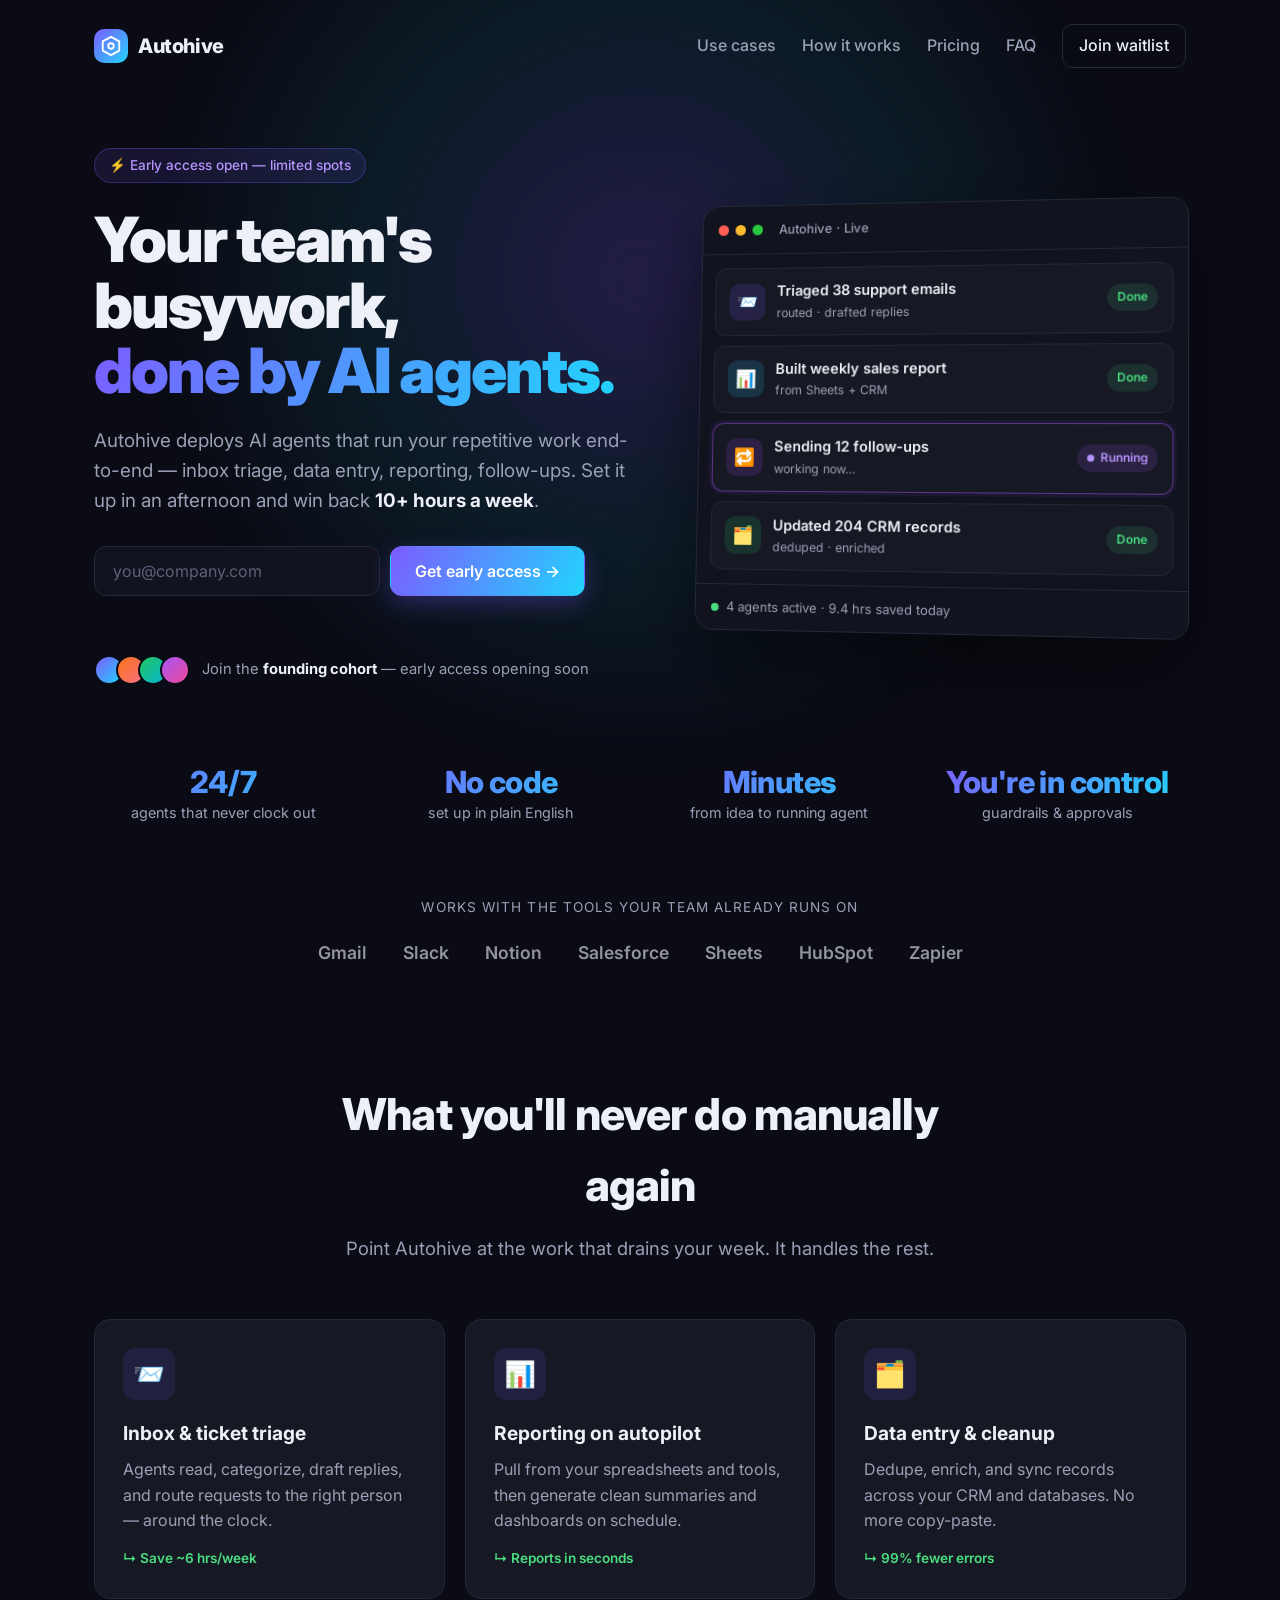
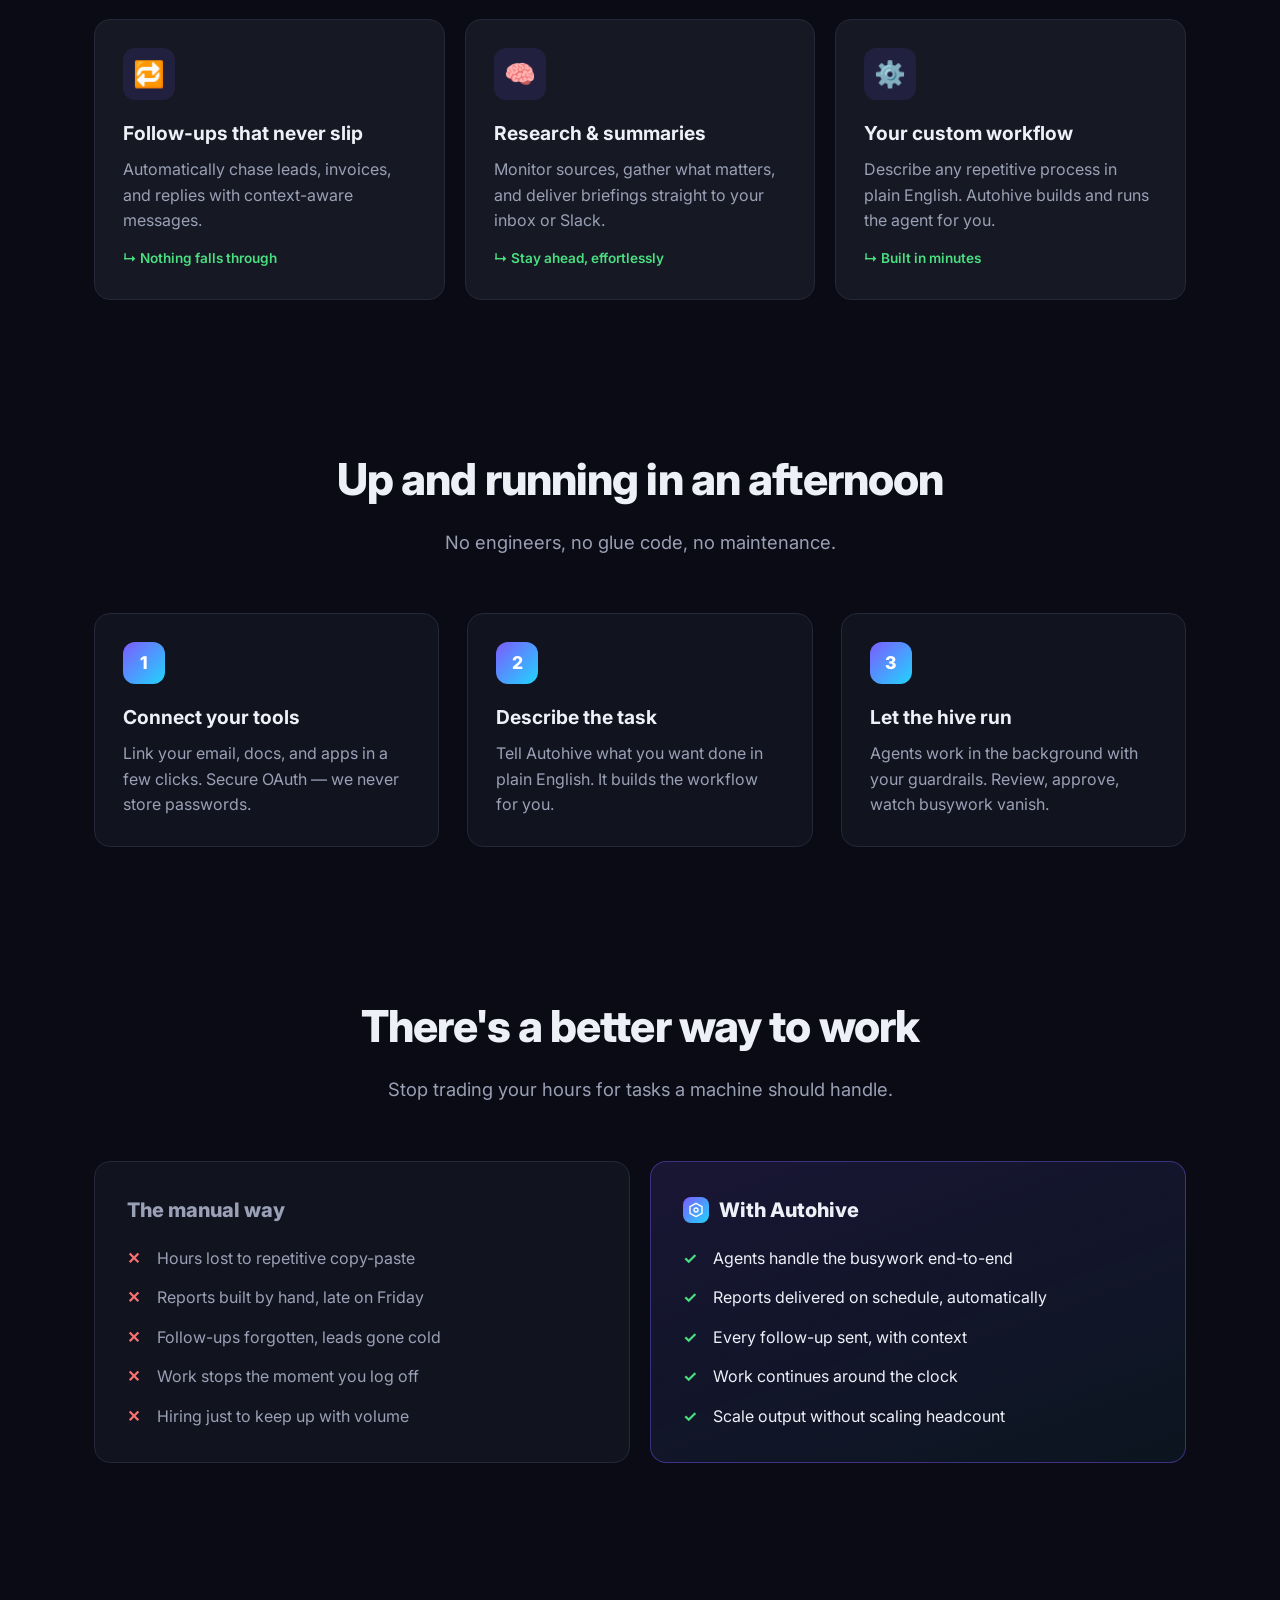
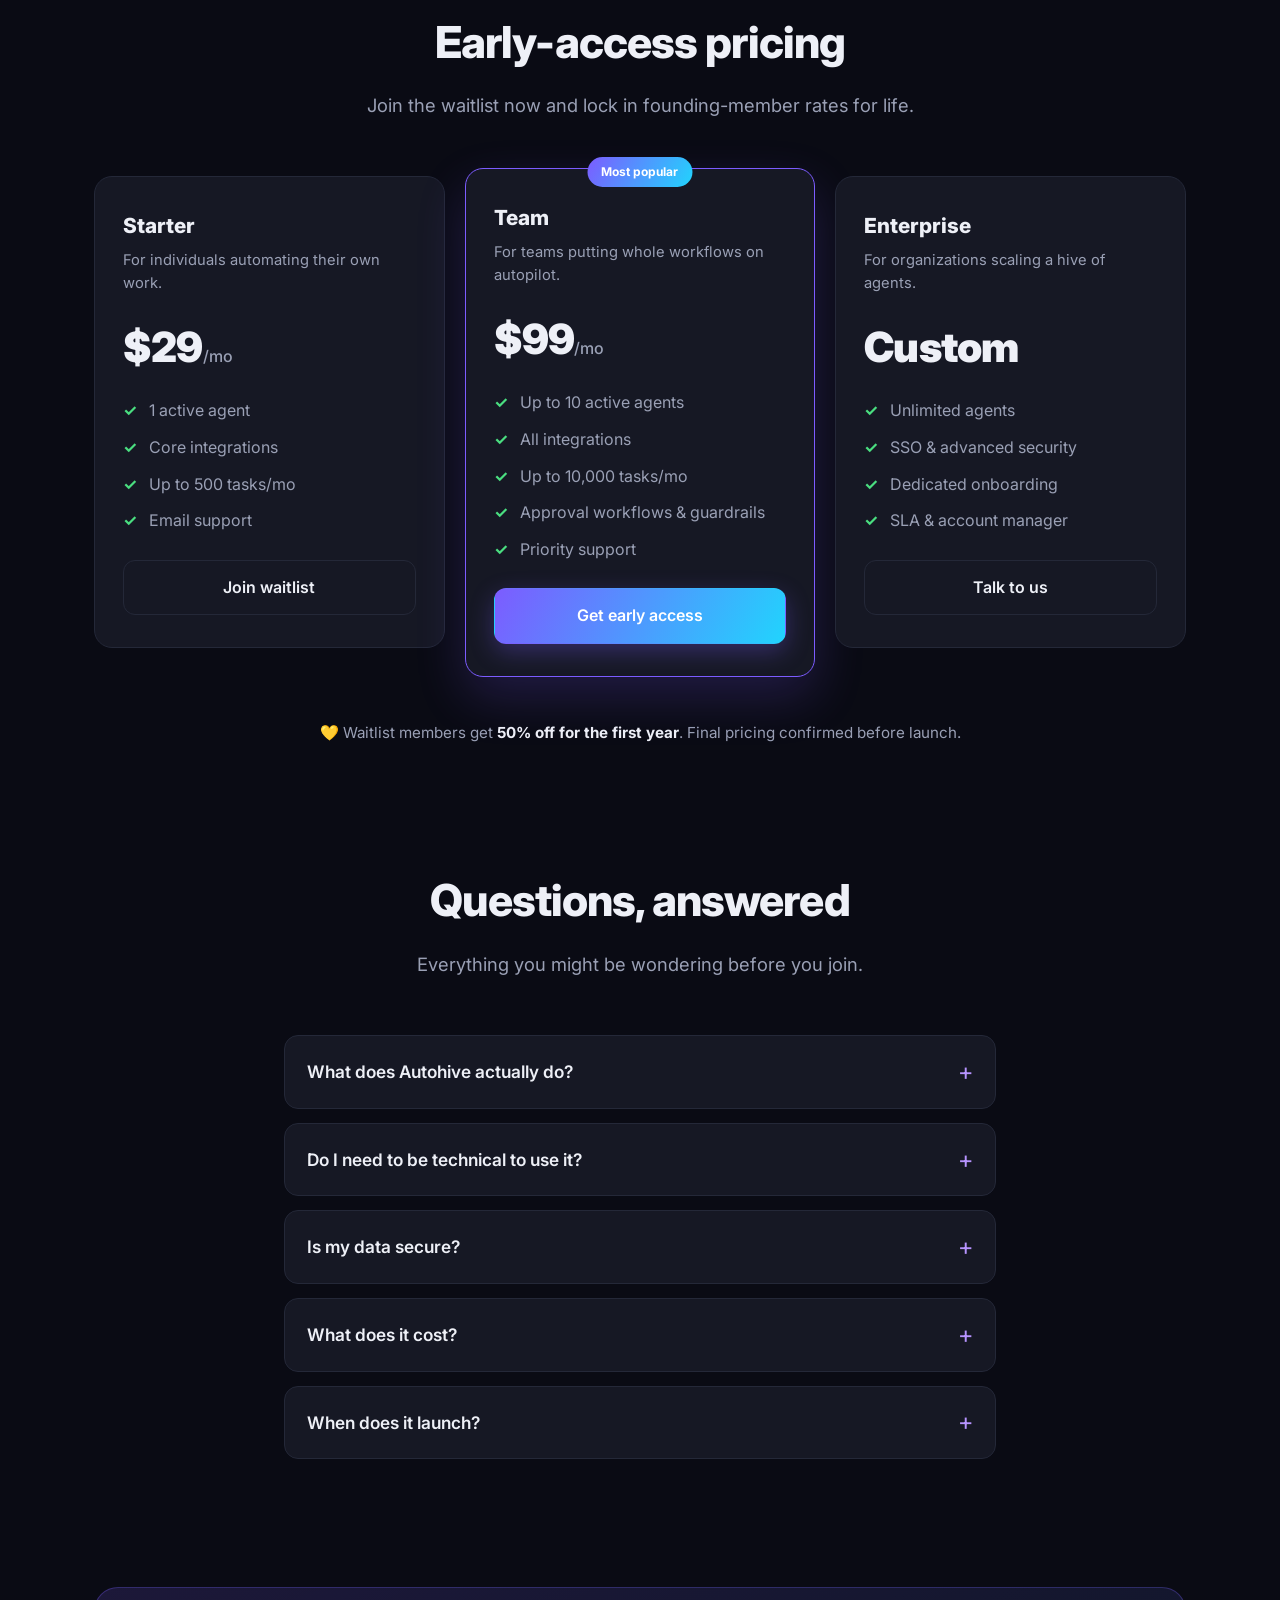
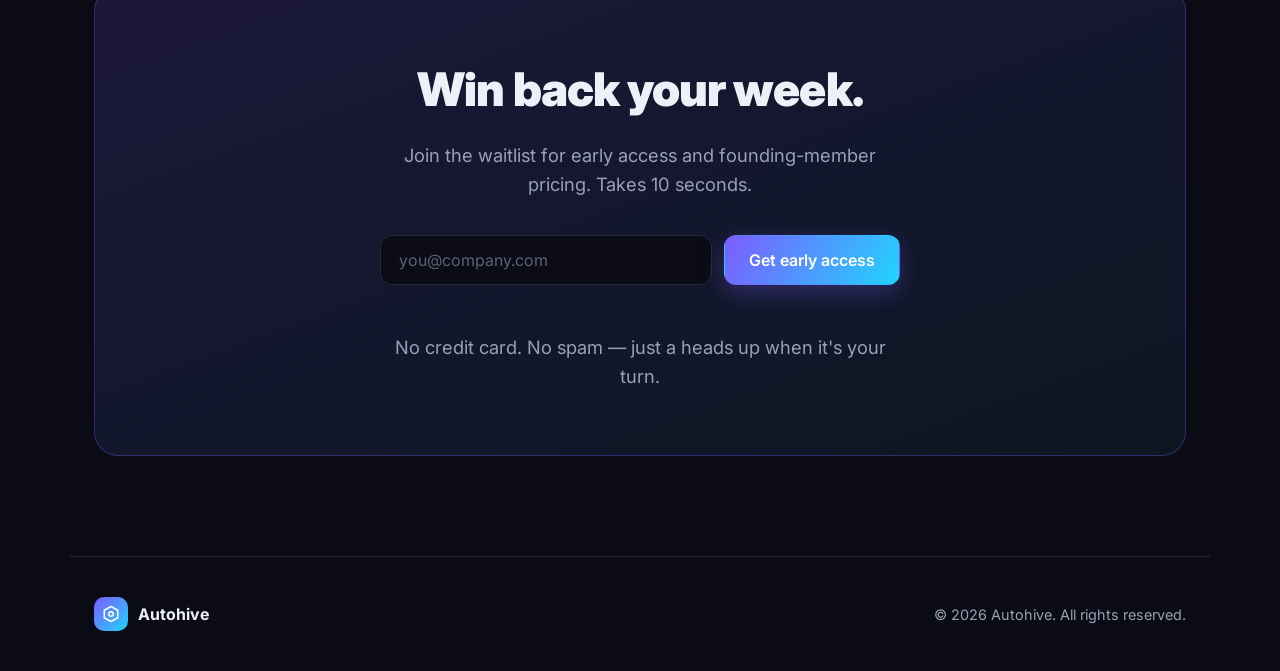
==== commit e5fdbd1d: "Wire waitlist to Google Forms (collects signups in a Google Sheet)" ====
--- a/index.html
+++ b/index.html
@@ -3,474 +3,340 @@
 <head>
   <meta charset="UTF-8" />
   <meta name="viewport" content="width=device-width, initial-scale=1.0" />
-  <title>Stride — Run further, together</title>
-  <meta name="description" content="Stride is a running community and coaching club. Group runs, personalized training plans, and a free pace calculator. Lace up and join us." />
-
-  <meta property="og:title" content="Stride — Run further, together" />
-  <meta property="og:description" content="A running community with group runs, training plans, and coaching. Lace up and join us." />
+  <title>Autohive — AI agents that automate your busywork</title>
+  <meta name="description" content="Autohive deploys AI agents that run your repetitive work end-to-end — inbox triage, data entry, reporting, follow-ups. Save 10+ hours a week. Join the waitlist for early-access pricing." />
+
+  <!-- Open Graph / social sharing -->
+  <meta property="og:title" content="Autohive — Put your busywork on autopilot" />
+  <meta property="og:description" content="AI agents that run your repetitive work end-to-end. Save 10+ hours a week. Join the waitlist." />
   <meta property="og:type" content="website" />
-  <meta name="theme-color" content="#0f1116" />
-  <link rel="icon" href="data:image/svg+xml,%3Csvg xmlns='http://www.w3.org/2000/svg' viewBox='0 0 24 24'%3E%3Crect width='24' height='24' rx='6' fill='%230f1116'/%3E%3Cpath d='M7 17l3-3 2 2 5-6' fill='none' stroke='%23ff6b35' stroke-width='2.4' stroke-linecap='round' stroke-linejoin='round'/%3E%3C/svg%3E" />
+
+  <meta name="theme-color" content="#0a0b14" />
+  <link rel="icon" href="data:image/svg+xml,%3Csvg xmlns='http://www.w3.org/2000/svg' viewBox='0 0 24 24'%3E%3Cdefs%3E%3ClinearGradient id='g' x1='0' y1='0' x2='1' y2='1'%3E%3Cstop offset='0' stop-color='%237c5cff'/%3E%3Cstop offset='1' stop-color='%2321d4fd'/%3E%3C/linearGradient%3E%3C/defs%3E%3Crect width='24' height='24' rx='6' fill='%230a0b14'/%3E%3Cg fill='none' stroke='url(%23g)' stroke-width='2' stroke-linejoin='round'%3E%3Cpolygon points='12 3 19 7 19 17 12 21 5 17 5 7 12 3'/%3E%3Ccircle cx='12' cy='12' r='2.5'/%3E%3C/g%3E%3C/svg%3E" />
 
   <link rel="preconnect" href="https://fonts.googleapis.com" />
   <link rel="preconnect" href="https://fonts.gstatic.com" crossorigin />
-  <link href="https://fonts.googleapis.com/css2?family=Sora:wght@400;600;700;800&family=Inter:wght@400;500;600&display=swap" rel="stylesheet" />
-
-  <style>
-    :root {
-      --bg: #0f1116;
-      --bg-2: #15181f;
-      --card: #181b23;
-      --text: #f4f6fb;
-      --muted: #a3acbd;
-      --line: rgba(255,255,255,.08);
-      --brand: #ff6b35;
-      --brand-2: #ffb03a;
-      --ok: #34d399;
-      --radius: 16px;
-      --maxw: 1120px;
-    }
-    * { box-sizing: border-box; margin: 0; padding: 0; }
-    html { scroll-behavior: smooth; }
-    body {
-      font-family: 'Inter', system-ui, sans-serif;
-      background: var(--bg);
-      color: var(--text);
-      line-height: 1.6;
-      -webkit-font-smoothing: antialiased;
-      overflow-x: hidden;
-    }
-    h1, h2, h3, .brand { font-family: 'Sora', sans-serif; letter-spacing: -.02em; }
-    a { color: inherit; text-decoration: none; }
-    .wrap { width: 100%; max-width: var(--maxw); margin: 0 auto; padding: 0 24px; }
-    .grad { background: linear-gradient(120deg, var(--brand), var(--brand-2)); -webkit-background-clip: text; background-clip: text; color: transparent; }
-
-    /* ambient glow */
-    .glow { position: fixed; inset: 0; z-index: -1; pointer-events: none;
-      background:
-        radial-gradient(600px 400px at 80% -5%, rgba(255,107,53,.18), transparent 60%),
-        radial-gradient(700px 500px at 0% 10%, rgba(255,176,58,.10), transparent 60%); }
-
-    /* nav */
-    .nav { position: sticky; top: 0; z-index: 50; backdrop-filter: blur(12px);
-      background: rgba(15,17,22,.72); border-bottom: 1px solid var(--line); }
-    .nav .wrap { display: flex; align-items: center; justify-content: space-between; height: 66px; }
-    .brand { display: flex; align-items: center; gap: 10px; font-weight: 800; font-size: 1.2rem; }
-    .brand .mark { width: 32px; height: 32px; display: grid; place-items: center;
-      background: linear-gradient(135deg, var(--brand), var(--brand-2)); border-radius: 9px; }
-    .nav-links { display: flex; align-items: center; gap: 28px; }
-    .nav-links a { color: var(--muted); font-weight: 500; font-size: .95rem; transition: color .15s; }
-    .nav-links a:hover { color: var(--text); }
-    .btn { display: inline-flex; align-items: center; gap: 8px; border: none; cursor: pointer;
-      font-family: 'Sora', sans-serif; font-weight: 600; font-size: .95rem; border-radius: 999px;
-      padding: 11px 22px; transition: transform .12s, box-shadow .2s, background .2s; }
-    .btn-primary { background: linear-gradient(135deg, var(--brand), var(--brand-2)); color: #1a0f07;
-      box-shadow: 0 8px 24px rgba(255,107,53,.28); }
-    .btn-primary:hover { transform: translateY(-2px); box-shadow: 0 12px 30px rgba(255,107,53,.4); }
-    .btn-ghost { background: transparent; color: var(--text); border: 1px solid var(--line); }
-    .btn-ghost:hover { border-color: rgba(255,255,255,.25); }
-    .nav-toggle { display: none; background: none; border: none; color: var(--text); cursor: pointer; }
-
-    /* hero */
-    .hero { padding: 84px 0 64px; }
-    .hero-grid { display: grid; grid-template-columns: 1.05fr .95fr; gap: 56px; align-items: center; }
-    .pill { display: inline-flex; align-items: center; gap: 8px; font-size: .82rem; font-weight: 600;
-      color: var(--brand-2); background: rgba(255,176,58,.1); border: 1px solid rgba(255,176,58,.22);
-      padding: 6px 14px; border-radius: 999px; margin-bottom: 22px; }
-    .hero h1 { font-size: clamp(2.4rem, 5.5vw, 4rem); line-height: 1.04; font-weight: 800; }
-    .hero p.sub { color: var(--muted); font-size: 1.16rem; margin: 20px 0 30px; max-width: 30em; }
-    .hero-cta { display: flex; gap: 14px; flex-wrap: wrap; }
-    .hero-meta { display: flex; gap: 26px; margin-top: 34px; flex-wrap: wrap; }
-    .hero-meta div { display: flex; flex-direction: column; }
-    .hero-meta strong { font-family: 'Sora'; font-size: 1.5rem; }
-    .hero-meta span { color: var(--muted); font-size: .86rem; }
-
-    /* hero visual — animated runner card */
-    .hero-card { background: linear-gradient(180deg, var(--card), var(--bg-2));
-      border: 1px solid var(--line); border-radius: 22px; padding: 24px; box-shadow: 0 30px 80px rgba(0,0,0,.45); }
-    .hc-top { display: flex; align-items: center; justify-content: space-between; margin-bottom: 18px; }
-    .hc-top .who { display: flex; align-items: center; gap: 11px; }
-    .hc-top .ava { width: 42px; height: 42px; border-radius: 50%;
-      background: linear-gradient(135deg, var(--brand), var(--brand-2)); display: grid; place-items: center; font-size: 1.3rem; }
-    .hc-top .who b { font-family: 'Sora'; }
-    .hc-top .who span { display: block; color: var(--muted); font-size: .8rem; }
-    .live { display: inline-flex; align-items: center; gap: 7px; font-size: .8rem; color: var(--ok); }
-    .live i { width: 8px; height: 8px; border-radius: 50%; background: var(--ok); animation: pulse 1.6s infinite; }
-    @keyframes pulse { 0%,100%{ opacity: 1; transform: scale(1);} 50%{ opacity: .4; transform: scale(.7);} }
-    .hc-stats { display: grid; grid-template-columns: repeat(3,1fr); gap: 10px; margin-bottom: 16px; }
-    .hc-stats div { background: rgba(255,255,255,.03); border: 1px solid var(--line); border-radius: 12px; padding: 12px; text-align: center; }
-    .hc-stats strong { font-family: 'Sora'; font-size: 1.25rem; display: block; }
-    .hc-stats span { color: var(--muted); font-size: .74rem; }
-    .hc-track { height: 64px; border-radius: 12px; background: rgba(255,255,255,.03);
-      border: 1px solid var(--line); position: relative; overflow: hidden; }
-    .hc-track svg { position: absolute; inset: 0; width: 100%; height: 100%; }
-    .runner { position: absolute; top: 50%; font-size: 1.5rem; animation: run 5s linear infinite; }
-    @keyframes run { from { left: -6%; } to { left: 102%; } }
-
-    /* sections */
-    section { padding: 72px 0; }
-    .head { text-align: center; max-width: 38em; margin: 0 auto 48px; }
-    .head h2 { font-size: clamp(1.8rem, 3.6vw, 2.6rem); }
-    .head p { color: var(--muted); font-size: 1.08rem; margin-top: 12px; }
-
-    .features { display: grid; grid-template-columns: repeat(3,1fr); gap: 20px; }
-    .card { background: var(--card); border: 1px solid var(--line); border-radius: var(--radius);
-      padding: 28px; transition: transform .18s, border-color .18s; }
-    .card:hover { transform: translateY(-4px); border-color: rgba(255,107,53,.4); }
-    .card .ico { width: 50px; height: 50px; border-radius: 13px; display: grid; place-items: center;
-      font-size: 1.5rem; background: rgba(255,107,53,.12); margin-bottom: 16px; }
-    .card h3 { font-size: 1.2rem; margin-bottom: 8px; }
-    .card p { color: var(--muted); font-size: .96rem; }
-
-    /* pace calculator */
-    .calc-wrap { background: linear-gradient(180deg, var(--bg-2), var(--bg)); border-top: 1px solid var(--line); border-bottom: 1px solid var(--line); }
-    .calc { display: grid; grid-template-columns: 1fr 1fr; gap: 40px; align-items: center; }
-    .calc-card { background: var(--card); border: 1px solid var(--line); border-radius: 20px; padding: 30px; }
-    .field { margin-bottom: 18px; }
-    .field label { display: block; font-size: .86rem; color: var(--muted); margin-bottom: 8px; font-weight: 500; }
-    .field-row { display: flex; gap: 10px; }
-    .field input, .field select { width: 100%; background: var(--bg); border: 1px solid var(--line);
-      color: var(--text); border-radius: 11px; padding: 13px 14px; font-size: 1rem; font-family: inherit; }
-    .field input:focus, .field select:focus { outline: none; border-color: var(--brand); }
-    .calc-out { margin-top: 22px; padding: 22px; border-radius: 14px; text-align: center;
-      background: linear-gradient(135deg, rgba(255,107,53,.14), rgba(255,176,58,.08)); border: 1px solid rgba(255,107,53,.28); }
-    .calc-out span { color: var(--muted); font-size: .85rem; }
-    .calc-out strong { font-family: 'Sora'; font-size: 2.4rem; display: block; line-height: 1.1; }
-    .calc-out small { color: var(--muted); }
-
-    /* testimonials */
-    .quotes { display: grid; grid-template-columns: repeat(3,1fr); gap: 20px; }
-    .quote { background: var(--card); border: 1px solid var(--line); border-radius: var(--radius); padding: 26px; }
-    .quote p { font-size: 1rem; margin-bottom: 18px; }
-    .quote .by { display: flex; align-items: center; gap: 11px; }
-    .quote .by .ava { width: 38px; height: 38px; border-radius: 50%; display: grid; place-items: center; font-weight: 700; color: #1a0f07; }
-    .quote .by b { font-family: 'Sora'; font-size: .92rem; }
-    .quote .by span { display: block; color: var(--muted); font-size: .8rem; }
-    .stars { color: var(--brand-2); margin-bottom: 12px; letter-spacing: 2px; }
-
-    /* join CTA */
-    .join { text-align: center; }
-    .join-inner { background: linear-gradient(135deg, rgba(255,107,53,.16), rgba(255,176,58,.08));
-      border: 1px solid rgba(255,107,53,.28); border-radius: 24px; padding: 56px 28px; }
-    .join h2 { font-size: clamp(1.9rem, 4vw, 2.8rem); }
-    .join p { color: var(--muted); font-size: 1.1rem; margin: 14px auto 28px; max-width: 32em; }
-    .join-form { display: flex; gap: 12px; justify-content: center; max-width: 460px; margin: 0 auto; flex-wrap: wrap; }
-    .join-form input { flex: 1; min-width: 220px; background: var(--bg); border: 1px solid var(--line);
-      color: var(--text); border-radius: 999px; padding: 14px 20px; font-size: 1rem; font-family: inherit; }
-    .join-form input:focus { outline: none; border-color: var(--brand); }
-    .join-msg { margin-top: 16px; font-weight: 600; min-height: 1.4em; }
-    .join-msg.ok { color: var(--ok); }
-    .join-msg.err { color: #f87171; }
-    .fine { color: var(--muted); font-size: .82rem; margin-top: 14px; }
-
-    /* footer */
-    footer { border-top: 1px solid var(--line); padding: 36px 0; }
-    footer .wrap { display: flex; align-items: center; justify-content: space-between; flex-wrap: wrap; gap: 16px; }
-    footer .muted { color: var(--muted); font-size: .88rem; }
-
-    @media (max-width: 860px) {
-      .hero-grid, .calc { grid-template-columns: 1fr; }
-      .hero-card { order: -1; }
-      .features, .quotes { grid-template-columns: 1fr; }
-      .nav-links { display: none; }
-      .nav-toggle { display: block; }
-      .nav-links.open { display: flex; position: absolute; top: 66px; left: 0; right: 0; flex-direction: column;
-        background: var(--bg-2); border-bottom: 1px solid var(--line); padding: 18px 24px; gap: 18px; }
-    }
-  </style>
+  <link href="https://fonts.googleapis.com/css2?family=Inter:wght@400;500;600;700;800;900&display=swap" rel="stylesheet" />
+  <link rel="stylesheet" href="styles.css" />
 </head>
 <body>
-  <div class="glow" aria-hidden="true"></div>
+  <div class="bg-glow" aria-hidden="true"></div>
 
   <!-- Nav -->
   <header class="nav">
-    <div class="wrap">
-      <a href="#" class="brand">
-        <span class="mark" aria-hidden="true">
-          <svg viewBox="0 0 24 24" width="18" height="18" fill="none" stroke="#1a0f07" stroke-width="2.6" stroke-linecap="round" stroke-linejoin="round"><path d="M7 17l3-3 2 2 5-6"/></svg>
-        </span>
-        Stride
-      </a>
-      <nav class="nav-links" id="nav-links">
-        <a href="#features">Why Stride</a>
-        <a href="#calculator">Pace calculator</a>
-        <a href="#voices">Runners</a>
-        <a href="#join" class="btn btn-primary">Join the club</a>
-      </nav>
-      <button class="nav-toggle" id="nav-toggle" aria-label="Toggle menu">
-        <svg viewBox="0 0 24 24" width="26" height="26" fill="none" stroke="currentColor" stroke-width="2" stroke-linecap="round"><path d="M4 7h16M4 12h16M4 17h16"/></svg>
-      </button>
-    </div>
+    <a href="#" class="brand">
+      <span class="brand-mark" aria-hidden="true">
+        <svg viewBox="0 0 24 24" width="22" height="22" fill="none" stroke="currentColor" stroke-width="2" stroke-linecap="round" stroke-linejoin="round">
+          <polygon points="12 2 21 7 21 17 12 22 3 17 3 7 12 2"></polygon>
+          <circle cx="12" cy="12" r="3"></circle>
+        </svg>
+      </span>
+      Autohive
+    </a>
+    <nav class="nav-links">
+      <a href="#usecases">Use cases</a>
+      <a href="#how">How it works</a>
+      <a href="#pricing">Pricing</a>
+      <a href="#faq">FAQ</a>
+      <a href="#waitlist" class="nav-cta">Join waitlist</a>
+    </nav>
   </header>
 
   <main>
     <!-- Hero -->
     <section class="hero">
-      <div class="wrap hero-grid">
-        <div>
-          <span class="pill">🏃 New training block starts Monday</span>
-          <h1>Run further.<br /><span class="grad">Together.</span></h1>
-          <p class="sub">
-            Stride is a running club and coaching community. Join weekly group runs,
-            follow a plan built around your goal, and finally enjoy the miles —
-            whether it's your first 5K or your next marathon PR.
-          </p>
-          <div class="hero-cta">
-            <a href="#join" class="btn btn-primary">Join the club — free →</a>
-            <a href="#calculator" class="btn btn-ghost">Try the pace calculator</a>
-          </div>
-          <div class="hero-meta">
-            <div><strong>12,400+</strong><span>runners strong</span></div>
-            <div><strong>3.2M</strong><span>miles logged</span></div>
-            <div><strong>48</strong><span>cities, weekly runs</span></div>
-          </div>
-        </div>
-
-        <!-- Animated runner card -->
-        <div class="hero-card" aria-hidden="true">
-          <div class="hc-top">
-            <div class="who">
-              <span class="ava">🏃</span>
-              <div><b>Morning Run Club</b><span>Tuesday · 6:30 AM</span></div>
+      <div class="hero-copy">
+        <span class="pill">⚡ Early access open — limited spots</span>
+        <h1>Your team's busywork,<br /><span class="grad">done by AI agents.</span></h1>
+        <p class="sub">
+          Autohive deploys AI agents that run your repetitive work end-to-end —
+          inbox triage, data entry, reporting, follow-ups. Set it up in an afternoon
+          and win back <strong>10+ hours a week</strong>.
+        </p>
+        <form id="hero-form" class="hero-form" action="https://docs.google.com/forms/d/e/PASTE_FORM_ID/formResponse" method="POST" novalidate>
+          <input type="email" name="email" placeholder="you@company.com" autocomplete="email" required aria-label="Email address" />
+          <button type="submit" class="btn btn-primary">Get early access →</button>
+        </form>
+        <p class="hero-msg" id="hero-msg" role="status" aria-live="polite"></p>
+        <div class="social-proof">
+          <div class="avatars" aria-hidden="true">
+            <span style="background:linear-gradient(135deg,#7c5cff,#21d4fd)"></span>
+            <span style="background:linear-gradient(135deg,#f97316,#fb7185)"></span>
+            <span style="background:linear-gradient(135deg,#22c55e,#06b6d4)"></span>
+            <span style="background:linear-gradient(135deg,#a855f7,#ec4899)"></span>
+          </div>
+          <p>Join the <strong>founding cohort</strong> — early access opening soon</p>
+        </div>
+      </div>
+
+      <!-- Product mockup -->
+      <div class="hero-visual" aria-hidden="true">
+        <div class="mock">
+          <div class="mock-bar">
+            <span class="dot r"></span><span class="dot y"></span><span class="dot g"></span>
+            <span class="mock-title">Autohive · Live</span>
+          </div>
+          <div class="mock-body">
+            <div class="mock-row">
+              <span class="mock-ico" style="background:rgba(124,92,255,.15)">📨</span>
+              <div class="mock-text"><strong>Triaged 38 support emails</strong><span>routed · drafted replies</span></div>
+              <span class="mock-status done">Done</span>
             </div>
-            <span class="live"><i></i> Live</span>
-          </div>
-          <div class="hc-stats">
-            <div><strong>5.2</strong><span>miles</span></div>
-            <div><strong>8:14</strong><span>avg pace</span></div>
-            <div><strong>42</strong><span>running now</span></div>
-          </div>
-          <div class="hc-track">
-            <svg viewBox="0 0 400 64" preserveAspectRatio="none">
-              <path d="M0 50 L60 50 L90 30 L140 30 L170 46 L230 46 L260 22 L320 22 L350 40 L400 40" fill="none" stroke="rgba(255,107,53,.5)" stroke-width="2"/>
-            </svg>
-            <span class="runner">🏃</span>
-          </div>
-        </div>
-      </div>
-    </section>
-
-    <!-- Features -->
-    <section id="features">
-      <div class="wrap">
-        <div class="head">
-          <h2>Everything you need to keep going</h2>
-          <p>Structure, community, and accountability — the three things that actually make running stick.</p>
-        </div>
-        <div class="features">
-          <article class="card">
-            <div class="ico">📋</div>
-            <h3>Personalized plans</h3>
-            <p>Tell us your goal and your week. Stride builds a training plan that adapts as you get fitter — no guesswork.</p>
-          </article>
-          <article class="card">
-            <div class="ico">👟</div>
-            <h3>Weekly group runs</h3>
-            <p>Find your pace group in 48 cities. Easy social miles or hard track sessions — show up, we'll handle the route.</p>
-          </article>
-          <article class="card">
-            <div class="ico">📈</div>
-            <h3>Progress tracking</h3>
-            <p>Log runs, watch your pace drop, and hit milestones. Sync from your watch or add runs by hand.</p>
-          </article>
-          <article class="card">
-            <div class="ico">🏅</div>
-            <h3>Coaching that cares</h3>
-            <p>Certified coaches review your training and answer questions. Real humans, not a generic PDF.</p>
-          </article>
-          <article class="card">
-            <div class="ico">🤝</div>
-            <h3>A crew that shows up</h3>
-            <p>Accountability partners, challenges, and a community that celebrates every PR — big or small.</p>
-          </article>
-          <article class="card">
-            <div class="ico">🎯</div>
-            <h3>Race ready</h3>
-            <p>From couch-to-5K to Boston qualifiers, we'll taper, fuel, and pace you straight to the start line.</p>
-          </article>
-        </div>
-      </div>
-    </section>
-
-    <!-- Pace calculator -->
-    <div class="calc-wrap">
-      <section id="calculator">
-        <div class="wrap calc">
-          <div>
-            <div class="head" style="text-align:left;margin:0 0 18px;">
-              <h2>Free pace calculator</h2>
-              <p>Enter a distance and a goal time to see the pace you need to hold. Great for planning your next race.</p>
+            <div class="mock-row">
+              <span class="mock-ico" style="background:rgba(33,212,253,.15)">📊</span>
+              <div class="mock-text"><strong>Built weekly sales report</strong><span>from Sheets + CRM</span></div>
+              <span class="mock-status done">Done</span>
             </div>
-            <ul style="color:var(--muted);list-style:none;display:grid;gap:10px;">
-              <li>✓ Works for any distance — 5K, 10K, half, marathon, or custom</li>
-              <li>✓ Get pace per mile <em>and</em> per kilometer instantly</li>
-              <li>✓ No sign-up, no app — runs right here</li>
-            </ul>
-          </div>
-          <div class="calc-card">
-            <div class="field">
-              <label for="dist">Distance</label>
-              <div class="field-row">
-                <input type="number" id="dist" value="13.1" min="0.1" step="0.1" inputmode="decimal" />
-                <select id="unit" aria-label="Distance unit">
-                  <option value="mi">miles</option>
-                  <option value="km">km</option>
-                </select>
-              </div>
+            <div class="mock-row active">
+              <span class="mock-ico" style="background:rgba(168,85,247,.15)">🔁</span>
+              <div class="mock-text"><strong>Sending 12 follow-ups</strong><span>working now…</span></div>
+              <span class="mock-status run"><i></i>Running</span>
             </div>
-            <div class="field">
-              <label>Goal time (hh : mm : ss)</label>
-              <div class="field-row">
-                <input type="number" id="hh" value="2" min="0" placeholder="hh" aria-label="hours" />
-                <input type="number" id="mm" value="0" min="0" max="59" placeholder="mm" aria-label="minutes" />
-                <input type="number" id="ss" value="0" min="0" max="59" placeholder="ss" aria-label="seconds" />
-              </div>
+            <div class="mock-row">
+              <span class="mock-ico" style="background:rgba(34,197,94,.15)">🗂️</span>
+              <div class="mock-text"><strong>Updated 204 CRM records</strong><span>deduped · enriched</span></div>
+              <span class="mock-status done">Done</span>
             </div>
-            <div class="calc-out">
-              <span>Required pace</span>
-              <strong id="pace-mi">—</strong>
-              <small id="pace-km">per mile · — per km</small>
-            </div>
-          </div>
-        </div>
-      </section>
+          </div>
+          <div class="mock-foot">
+            <span class="live-dot"></span> 4 agents active · 9.4 hrs saved today
+          </div>
+        </div>
+      </div>
+    </section>
+
+    <!-- Capability band -->
+    <section class="stats">
+      <div class="stat"><strong>24/7</strong><span>agents that never clock out</span></div>
+      <div class="stat"><strong>No code</strong><span>set up in plain English</span></div>
+      <div class="stat"><strong>Minutes</strong><span>from idea to running agent</span></div>
+      <div class="stat"><strong>You're in control</strong><span>guardrails &amp; approvals</span></div>
+    </section>
+
+    <!-- Trust strip -->
+    <section class="trust">
+      <p>Works with the tools your team already runs on</p>
+      <div class="trust-logos">
+        <span>Gmail</span><span>Slack</span><span>Notion</span><span>Salesforce</span><span>Sheets</span><span>HubSpot</span><span>Zapier</span>
+      </div>
+    </section>
+
+    <!-- Use cases -->
+    <section id="usecases" class="usecases">
+      <div class="section-head">
+        <h2>What you'll never do manually again</h2>
+        <p>Point Autohive at the work that drains your week. It handles the rest.</p>
+      </div>
+      <div class="grid">
+        <article class="card">
+          <div class="card-icon">📨</div>
+          <h3>Inbox &amp; ticket triage</h3>
+          <p>Agents read, categorize, draft replies, and route requests to the right person — around the clock.</p>
+          <span class="card-outcome">↳ Save ~6 hrs/week</span>
+        </article>
+        <article class="card">
+          <div class="card-icon">📊</div>
+          <h3>Reporting on autopilot</h3>
+          <p>Pull from your spreadsheets and tools, then generate clean summaries and dashboards on schedule.</p>
+          <span class="card-outcome">↳ Reports in seconds</span>
+        </article>
+        <article class="card">
+          <div class="card-icon">🗂️</div>
+          <h3>Data entry &amp; cleanup</h3>
+          <p>Dedupe, enrich, and sync records across your CRM and databases. No more copy-paste.</p>
+          <span class="card-outcome">↳ 99% fewer errors</span>
+        </article>
+        <article class="card">
+          <div class="card-icon">🔁</div>
+          <h3>Follow-ups that never slip</h3>
+          <p>Automatically chase leads, invoices, and replies with context-aware messages.</p>
+          <span class="card-outcome">↳ Nothing falls through</span>
+        </article>
+        <article class="card">
+          <div class="card-icon">🧠</div>
+          <h3>Research &amp; summaries</h3>
+          <p>Monitor sources, gather what matters, and deliver briefings straight to your inbox or Slack.</p>
+          <span class="card-outcome">↳ Stay ahead, effortlessly</span>
+        </article>
+        <article class="card">
+          <div class="card-icon">⚙️</div>
+          <h3>Your custom workflow</h3>
+          <p>Describe any repetitive process in plain English. Autohive builds and runs the agent for you.</p>
+          <span class="card-outcome">↳ Built in minutes</span>
+        </article>
+      </div>
+    </section>
+
+    <!-- How it works -->
+    <section id="how" class="how">
+      <div class="section-head">
+        <h2>Up and running in an afternoon</h2>
+        <p>No engineers, no glue code, no maintenance.</p>
+      </div>
+      <div class="steps">
+        <div class="step">
+          <span class="step-num">1</span>
+          <h3>Connect your tools</h3>
+          <p>Link your email, docs, and apps in a few clicks. Secure OAuth — we never store passwords.</p>
+        </div>
+        <div class="step">
+          <span class="step-num">2</span>
+          <h3>Describe the task</h3>
+          <p>Tell Autohive what you want done in plain English. It builds the workflow for you.</p>
+        </div>
+        <div class="step">
+          <span class="step-num">3</span>
+          <h3>Let the hive run</h3>
+          <p>Agents work in the background with your guardrails. Review, approve, watch busywork vanish.</p>
+        </div>
+      </div>
+    </section>
+
+    <!-- The old way vs Autohive -->
+    <section class="compare">
+      <div class="section-head">
+        <h2>There's a better way to work</h2>
+        <p>Stop trading your hours for tasks a machine should handle.</p>
+      </div>
+      <div class="compare-grid">
+        <div class="compare-col old">
+          <h3>The manual way</h3>
+          <ul>
+            <li>Hours lost to repetitive copy-paste</li>
+            <li>Reports built by hand, late on Friday</li>
+            <li>Follow-ups forgotten, leads gone cold</li>
+            <li>Work stops the moment you log off</li>
+            <li>Hiring just to keep up with volume</li>
+          </ul>
+        </div>
+        <div class="compare-col new">
+          <h3><span class="brand-mark sm" aria-hidden="true"><svg viewBox="0 0 24 24" width="16" height="16" fill="none" stroke="currentColor" stroke-width="2" stroke-linejoin="round"><polygon points="12 2 21 7 21 17 12 22 3 17 3 7 12 2"></polygon><circle cx="12" cy="12" r="3"></circle></svg></span> With Autohive</h3>
+          <ul>
+            <li>Agents handle the busywork end-to-end</li>
+            <li>Reports delivered on schedule, automatically</li>
+            <li>Every follow-up sent, with context</li>
+            <li>Work continues around the clock</li>
+            <li>Scale output without scaling headcount</li>
+          </ul>
+        </div>
+      </div>
+    </section>
+
+    <!-- Pricing teaser -->
+    <section id="pricing" class="pricing">
+      <div class="section-head">
+        <h2>Early-access pricing</h2>
+        <p>Join the waitlist now and lock in founding-member rates for life.</p>
+      </div>
+      <div class="price-grid">
+        <article class="price-card">
+          <h3>Starter</h3>
+          <p class="price-desc">For individuals automating their own work.</p>
+          <div class="price"><span class="amt">$29</span><span class="per">/mo</span></div>
+          <ul>
+            <li>1 active agent</li>
+            <li>Core integrations</li>
+            <li>Up to 500 tasks/mo</li>
+            <li>Email support</li>
+          </ul>
+          <a href="#waitlist" class="btn btn-ghost">Join waitlist</a>
+        </article>
+        <article class="price-card featured">
+          <span class="price-badge">Most popular</span>
+          <h3>Team</h3>
+          <p class="price-desc">For teams putting whole workflows on autopilot.</p>
+          <div class="price"><span class="amt">$99</span><span class="per">/mo</span></div>
+          <ul>
+            <li>Up to 10 active agents</li>
+            <li>All integrations</li>
+            <li>Up to 10,000 tasks/mo</li>
+            <li>Approval workflows &amp; guardrails</li>
+            <li>Priority support</li>
+          </ul>
+          <a href="#waitlist" class="btn btn-primary">Get early access</a>
+        </article>
+        <article class="price-card">
+          <h3>Enterprise</h3>
+          <p class="price-desc">For organizations scaling a hive of agents.</p>
+          <div class="price"><span class="amt">Custom</span></div>
+          <ul>
+            <li>Unlimited agents</li>
+            <li>SSO &amp; advanced security</li>
+            <li>Dedicated onboarding</li>
+            <li>SLA &amp; account manager</li>
+          </ul>
+          <a href="#waitlist" class="btn btn-ghost">Talk to us</a>
+        </article>
+      </div>
+      <p class="price-note">💛 Waitlist members get <strong>50% off for the first year</strong>. Final pricing confirmed before launch.</p>
+    </section>
+
+    <!-- FAQ -->
+    <section id="faq" class="faq">
+      <div class="section-head">
+        <h2>Questions, answered</h2>
+        <p>Everything you might be wondering before you join.</p>
+      </div>
+      <div class="faq-list">
+        <details>
+          <summary>What does Autohive actually do?</summary>
+          <p>Autohive runs AI agents that take over repetitive work — triaging your inbox, entering data, generating reports, sending follow-ups — by understanding context and acting across the tools you already use.</p>
+        </details>
+        <details>
+          <summary>Do I need to be technical to use it?</summary>
+          <p>No. You connect your tools with a few clicks and describe what you want done in plain English. Autohive builds and runs the workflow for you.</p>
+        </details>
+        <details>
+          <summary>Is my data secure?</summary>
+          <p>Yes. We connect via secure OAuth and never store your passwords. You set guardrails and approval steps, so a human stays in control of anything sensitive.</p>
+        </details>
+        <details>
+          <summary>What does it cost?</summary>
+          <p>Plans start at $29/mo, and waitlist members lock in 50% off their first year. See the pricing section above for details.</p>
+        </details>
+        <details>
+          <summary>When does it launch?</summary>
+          <p>We're onboarding early-access teams now. Join the waitlist and we'll reach out as spots open up.</p>
+        </details>
+      </div>
+    </section>
+
+    <!-- Final CTA / Waitlist -->
+    <section id="waitlist" class="waitlist">
+      <div class="waitlist-inner">
+        <h2>Win back your week.</h2>
+        <p>Join the waitlist for early access and founding-member pricing. Takes 10 seconds.</p>
+        <!--
+          To collect real emails: connect a free Google Form (see README →
+          "Connect the waitlist") and paste your two form values into
+          script.js. Until then, submissions are saved locally in the
+          browser for demo purposes.
+        -->
+        <form id="waitlist-form" action="https://docs.google.com/forms/d/e/PASTE_FORM_ID/formResponse" method="POST" novalidate>
+          <div class="form-row">
+            <input type="email" id="email" name="email" placeholder="you@company.com" autocomplete="email" required aria-label="Email address" />
+            <button type="submit" class="btn btn-primary">Get early access</button>
+          </div>
+          <p class="form-msg" id="form-msg" role="status" aria-live="polite"></p>
+        </form>
+        <p class="waitlist-fine">No credit card. No spam — just a heads up when it's your turn.</p>
+      </div>
+    </section>
+  </main>
+
+  <footer class="footer">
+    <div class="footer-brand">
+      <span class="brand-mark" aria-hidden="true">
+        <svg viewBox="0 0 24 24" width="18" height="18" fill="none" stroke="currentColor" stroke-width="2" stroke-linecap="round" stroke-linejoin="round">
+          <polygon points="12 2 21 7 21 17 12 22 3 17 3 7 12 2"></polygon>
+          <circle cx="12" cy="12" r="3"></circle>
+        </svg>
+      </span>
+      Autohive
     </div>
-
-    <!-- Testimonials -->
-    <section id="voices">
-      <div class="wrap">
-        <div class="head">
-          <h2>Loved by runners of every pace</h2>
-          <p>From first-timers to podium chasers — Stride meets you where you are.</p>
-        </div>
-        <div class="quotes">
-          <article class="quote">
-            <div class="stars">★★★★★</div>
-            <p>"I went from never running to finishing my first half marathon in 5 months. The Tuesday crew is the reason I kept showing up."</p>
-            <div class="by">
-              <span class="ava" style="background:linear-gradient(135deg,#ff6b35,#ffb03a)">M</span>
-              <div><b>Maya R.</b><span>First half marathon</span></div>
-            </div>
-          </article>
-          <article class="quote">
-            <div class="stars">★★★★★</div>
-            <p>"The adaptive plan cut my marathon time by 14 minutes. It actually backed off when I was tired instead of grinding me down."</p>
-            <div class="by">
-              <span class="ava" style="background:linear-gradient(135deg,#34d399,#06b6d4)">D</span>
-              <div><b>Devon K.</b><span>Marathon PR: 3:08</span></div>
-            </div>
-          </article>
-          <article class="quote">
-            <div class="stars">★★★★★</div>
-            <p>"I moved to a new city and the group runs gave me an instant community. Now my best friends are people I met at 6:30 AM."</p>
-            <div class="by">
-              <span class="ava" style="background:linear-gradient(135deg,#a855f7,#ec4899)">P</span>
-              <div><b>Priya S.</b><span>Weekly group runner</span></div>
-            </div>
-          </article>
-        </div>
-      </div>
-    </section>
-
-    <!-- Join CTA -->
-    <section id="join" class="join">
-      <div class="wrap">
-        <div class="join-inner">
-          <h2>Your next run starts here.</h2>
-          <p>Join free, find your pace group, and get a plan built around your goal. Lace up — the crew's waiting.</p>
-          <form id="join-form" novalidate>
-            <input type="email" id="email" name="email" placeholder="you@email.com" autocomplete="email" required aria-label="Email address" />
-            <button type="submit" class="btn btn-primary">Join the club</button>
-          </form>
-          <p class="join-msg" id="join-msg" role="status" aria-live="polite"></p>
-          <p class="fine">Free to join. No spam — just runs, plans, and the occasional finish-line photo.</p>
-        </div>
-      </div>
-    </section>
-  </main>
-
-  <footer>
-    <div class="wrap">
-      <a href="#" class="brand">
-        <span class="mark" aria-hidden="true">
-          <svg viewBox="0 0 24 24" width="16" height="16" fill="none" stroke="#1a0f07" stroke-width="2.6" stroke-linecap="round" stroke-linejoin="round"><path d="M7 17l3-3 2 2 5-6"/></svg>
-        </span>
-        Stride
-      </a>
-      <p class="muted">&copy; <span id="year"></span> Stride Running Club. Keep moving.</p>
-    </div>
+    <p>&copy; <span id="year"></span> Autohive. All rights reserved.</p>
   </footer>
 
-  <script>
-    // Footer year
-    document.getElementById('year').textContent = new Date().getFullYear();
-
-    // Mobile nav
-    const toggle = document.getElementById('nav-toggle');
-    const links = document.getElementById('nav-links');
-    toggle.addEventListener('click', () => links.classList.toggle('open'));
-    links.querySelectorAll('a').forEach(a => a.addEventListener('click', () => links.classList.remove('open')));
-
-    // ── Pace calculator ──────────────────────────────────────
-    const $ = id => document.getElementById(id);
-    const KM_PER_MILE = 1.609344;
-
-    function fmtPace(secsPerUnit) {
-      if (!isFinite(secsPerUnit) || secsPerUnit <= 0) return '—';
-      const m = Math.floor(secsPerUnit / 60);
-      const s = Math.round(secsPerUnit % 60);
-      const ss = s === 60 ? '00' : String(s).padStart(2, '0');
-      return `${s === 60 ? m + 1 : m}:${ss}`;
-    }
-
-    function updatePace() {
-      const dist = parseFloat($('dist').value) || 0;
-      const unit = $('unit').value;
-      const totalSecs = (parseInt($('hh').value) || 0) * 3600
-                      + (parseInt($('mm').value) || 0) * 60
-                      + (parseInt($('ss').value) || 0);
-
-      if (dist <= 0 || totalSecs <= 0) {
-        $('pace-mi').textContent = '—';
-        $('pace-km').textContent = 'per mile · — per km';
-        return;
-      }
-      // normalize distance to miles and km
-      const miles = unit === 'mi' ? dist : dist / KM_PER_MILE;
-      const km = unit === 'km' ? dist : dist * KM_PER_MILE;
-
-      $('pace-mi').textContent = fmtPace(totalSecs / miles);
-      $('pace-km').textContent = `per mile · ${fmtPace(totalSecs / km)} per km`;
-    }
-
-    ['dist','unit','hh','mm','ss'].forEach(id => {
-      $(id).addEventListener('input', updatePace);
-      $(id).addEventListener('change', updatePace);
-    });
-    updatePace();
-
-    // ── Join form (demo mode) ───────────────────────────────
-    const form = document.getElementById('join-form');
-    const msg = document.getElementById('join-msg');
-    const isEmail = v => /^[^\s@]+@[^\s@]+\.[^\s@]+$/.test(v);
-
-    form.addEventListener('submit', e => {
-      e.preventDefault();
-      const email = $('email').value.trim();
-      if (!isEmail(email)) {
-        msg.textContent = 'Please enter a valid email address.';
-        msg.className = 'join-msg err';
-        return;
-      }
-      try {
-        const list = JSON.parse(localStorage.getItem('stride_members') || '[]');
-        if (!list.includes(email)) list.push(email);
-        localStorage.setItem('stride_members', JSON.stringify(list));
-      } catch (_) {}
-      msg.textContent = "🎉 You're in! Check your inbox for your first run.";
-      msg.className = 'join-msg ok';
-      form.reset();
-    });
-  </script>
+  <script src="script.js"></script>
 </body>
 </html>
--- a/styles.css
+++ b/styles.css
@@ -0,0 +1,310 @@
+:root {
+  --bg: #0a0b14;
+  --bg-soft: #11131f;
+  --card: #161824;
+  --border: #242838;
+  --text: #eef0f7;
+  --muted: #9aa0b5;
+  --brand: #7c5cff;
+  --brand-2: #21d4fd;
+  --accent: #b794ff;
+  --green: #4ade80;
+  --radius: 16px;
+  --max: 1140px;
+}
+
+* { box-sizing: border-box; margin: 0; padding: 0; }
+html { scroll-behavior: smooth; }
+
+body {
+  font-family: 'Inter', -apple-system, BlinkMacSystemFont, 'Segoe UI', sans-serif;
+  background: var(--bg);
+  color: var(--text);
+  line-height: 1.6;
+  -webkit-font-smoothing: antialiased;
+  overflow-x: hidden;
+}
+
+.bg-glow {
+  position: fixed;
+  top: -25%;
+  left: 50%;
+  transform: translateX(-50%);
+  width: 1000px;
+  height: 1000px;
+  background: radial-gradient(circle, rgba(124, 92, 255, 0.22) 0%, rgba(33, 212, 253, 0.08) 40%, transparent 70%);
+  filter: blur(20px);
+  z-index: -1;
+  pointer-events: none;
+}
+
+a { color: inherit; text-decoration: none; }
+section { padding: 0 24px; }
+
+/* Nav */
+.nav {
+  display: flex;
+  align-items: center;
+  justify-content: space-between;
+  max-width: var(--max);
+  margin: 0 auto;
+  padding: 24px;
+}
+.brand { display: flex; align-items: center; gap: 10px; font-weight: 800; font-size: 1.25rem; letter-spacing: -0.02em; }
+.brand-mark {
+  display: grid; place-items: center;
+  width: 34px; height: 34px; border-radius: 10px;
+  background: linear-gradient(135deg, var(--brand), var(--brand-2));
+  color: #fff;
+}
+.nav-links { display: flex; align-items: center; gap: 26px; }
+.nav-links a { color: var(--muted); font-weight: 500; transition: color 0.2s; }
+.nav-links a:hover { color: var(--text); }
+.nav-cta {
+  color: var(--text) !important;
+  border: 1px solid var(--border);
+  padding: 8px 16px; border-radius: 10px;
+  transition: border-color 0.2s, background 0.2s;
+}
+.nav-cta:hover { border-color: var(--brand); background: rgba(124, 92, 255, 0.1); }
+
+/* Hero */
+.hero {
+  max-width: var(--max);
+  margin: 0 auto;
+  display: grid;
+  grid-template-columns: 1.05fr 0.95fr;
+  gap: 48px;
+  align-items: center;
+  padding-top: 56px;
+  padding-bottom: 72px;
+}
+.pill {
+  display: inline-block;
+  font-size: 0.85rem; font-weight: 500;
+  color: var(--accent);
+  background: rgba(124, 92, 255, 0.12);
+  border: 1px solid rgba(124, 92, 255, 0.3);
+  padding: 6px 14px; border-radius: 999px;
+  margin-bottom: 24px;
+}
+.hero h1 {
+  font-size: clamp(2.4rem, 5vw, 3.9rem);
+  line-height: 1.05; letter-spacing: -0.03em; font-weight: 900;
+}
+.grad {
+  background: linear-gradient(120deg, var(--brand), var(--brand-2));
+  -webkit-background-clip: text; background-clip: text; -webkit-text-fill-color: transparent;
+}
+.sub { font-size: 1.18rem; color: var(--muted); max-width: 540px; margin: 22px 0 0; }
+.sub strong { color: var(--text); }
+
+.hero-form { display: flex; gap: 10px; margin-top: 30px; max-width: 480px; }
+.hero-form input {
+  flex: 1; background: var(--bg-soft); border: 1px solid var(--border);
+  border-radius: 12px; padding: 14px 18px; color: var(--text);
+  font-size: 1rem; font-family: inherit; transition: border-color 0.2s;
+}
+.hero-form input:focus { outline: none; border-color: var(--brand); }
+.hero-form input::placeholder { color: #5d627a; }
+.hero-msg { min-height: 1.2em; margin-top: 12px; font-weight: 500; font-size: 0.95rem; }
+.hero-msg.success { color: var(--green); }
+.hero-msg.error { color: #f87171; }
+
+/* Buttons */
+.btn {
+  display: inline-flex; align-items: center; justify-content: center;
+  font-weight: 600; font-size: 1rem; padding: 14px 24px;
+  border-radius: 12px; border: 1px solid transparent; cursor: pointer;
+  font-family: inherit;
+  transition: transform 0.15s, box-shadow 0.2s, background 0.2s, border-color 0.2s;
+  white-space: nowrap;
+}
+.btn-primary {
+  background: linear-gradient(120deg, var(--brand), var(--brand-2));
+  color: #fff; box-shadow: 0 8px 24px rgba(124, 92, 255, 0.3);
+}
+.btn-primary:hover { transform: translateY(-2px); box-shadow: 0 12px 32px rgba(124, 92, 255, 0.42); }
+.btn-ghost { background: transparent; border-color: var(--border); color: var(--text); }
+.btn-ghost:hover { border-color: var(--accent); background: rgba(255, 255, 255, 0.03); }
+
+/* Social proof */
+.social-proof { display: flex; align-items: center; gap: 12px; margin-top: 28px; }
+.avatars { display: flex; }
+.avatars span { width: 30px; height: 30px; border-radius: 50%; border: 2px solid var(--bg); margin-left: -8px; }
+.avatars span:first-child { margin-left: 0; }
+.social-proof p { color: var(--muted); font-size: 0.92rem; }
+.social-proof strong { color: var(--text); }
+
+/* Hero mockup */
+.hero-visual { perspective: 1600px; }
+.mock {
+  background: var(--bg-soft);
+  border: 1px solid var(--border);
+  border-radius: 18px;
+  box-shadow: 0 30px 80px rgba(0, 0, 0, 0.5);
+  overflow: hidden;
+  transform: rotateY(-9deg) rotateX(4deg);
+  animation: float 7s ease-in-out infinite;
+}
+@keyframes float { 0%,100% { transform: rotateY(-9deg) rotateX(4deg) translateY(0); } 50% { transform: rotateY(-9deg) rotateX(4deg) translateY(-10px); } }
+.mock-bar { display: flex; align-items: center; gap: 7px; padding: 14px 16px; border-bottom: 1px solid var(--border); }
+.dot { width: 11px; height: 11px; border-radius: 50%; }
+.dot.r { background: #ff5f57; } .dot.y { background: #febc2e; } .dot.g { background: #28c840; }
+.mock-title { margin-left: 10px; font-size: 0.82rem; color: var(--muted); font-weight: 500; }
+.mock-body { padding: 14px; display: flex; flex-direction: column; gap: 10px; }
+.mock-row {
+  display: flex; align-items: center; gap: 12px;
+  background: var(--card); border: 1px solid var(--border);
+  border-radius: 12px; padding: 12px 14px;
+}
+.mock-row.active { border-color: rgba(168, 85, 247, 0.5); box-shadow: 0 0 0 3px rgba(168,85,247,0.08); }
+.mock-ico { width: 38px; height: 38px; border-radius: 10px; display: grid; place-items: center; font-size: 1.1rem; flex-shrink: 0; }
+.mock-text { display: flex; flex-direction: column; flex: 1; min-width: 0; }
+.mock-text strong { font-size: 0.92rem; font-weight: 600; }
+.mock-text span { font-size: 0.78rem; color: var(--muted); }
+.mock-status { font-size: 0.74rem; font-weight: 600; padding: 4px 10px; border-radius: 999px; display: inline-flex; align-items: center; gap: 6px; }
+.mock-status.done { color: var(--green); background: rgba(74, 222, 128, 0.12); }
+.mock-status.run { color: var(--accent); background: rgba(168, 85, 247, 0.14); }
+.mock-status.run i { width: 7px; height: 7px; border-radius: 50%; background: var(--accent); animation: pulse 1.2s infinite; }
+@keyframes pulse { 0%,100% { opacity: 1; } 50% { opacity: 0.3; } }
+.mock-foot { padding: 12px 16px; border-top: 1px solid var(--border); font-size: 0.82rem; color: var(--muted); display: flex; align-items: center; gap: 8px; }
+.live-dot { width: 8px; height: 8px; border-radius: 50%; background: var(--green); animation: pulse 1.6s infinite; }
+
+/* Stats band */
+.stats {
+  max-width: var(--max); margin: 0 auto;
+  display: grid; grid-template-columns: repeat(4, 1fr); gap: 20px;
+  padding: 8px 24px 64px; text-align: center;
+}
+.stat strong { display: block; font-size: clamp(1.4rem, 2.4vw, 1.9rem); font-weight: 800; letter-spacing: -0.02em; line-height: 1.15;
+  background: linear-gradient(120deg, var(--brand), var(--brand-2));
+  -webkit-background-clip: text; background-clip: text; -webkit-text-fill-color: transparent; }
+.stat span { color: var(--muted); font-size: 0.9rem; }
+
+/* Trust */
+.trust { max-width: var(--max); margin: 0 auto; text-align: center; padding: 8px 24px 72px; }
+.trust p { color: var(--muted); font-size: 0.85rem; text-transform: uppercase; letter-spacing: 0.08em; margin-bottom: 20px; }
+.trust-logos { display: flex; flex-wrap: wrap; justify-content: center; gap: 36px; opacity: 0.6; font-weight: 600; font-size: 1.1rem; }
+
+/* Section heads */
+.section-head { text-align: center; max-width: 640px; margin: 0 auto 56px; }
+.section-head h2 { font-size: clamp(2rem, 4vw, 2.75rem); letter-spacing: -0.02em; font-weight: 800; }
+.section-head p { color: var(--muted); font-size: 1.15rem; margin-top: 14px; }
+
+/* Use cases / features */
+.usecases { max-width: var(--max); margin: 0 auto; padding-top: 40px; padding-bottom: 88px; }
+.grid { display: grid; grid-template-columns: repeat(3, 1fr); gap: 20px; }
+.card {
+  background: var(--card); border: 1px solid var(--border);
+  border-radius: var(--radius); padding: 28px;
+  transition: transform 0.2s, border-color 0.2s;
+}
+.card:hover { transform: translateY(-4px); border-color: rgba(124, 92, 255, 0.5); }
+.card-icon { font-size: 1.6rem; width: 52px; height: 52px; display: grid; place-items: center; border-radius: 12px; background: rgba(124, 92, 255, 0.12); margin-bottom: 18px; }
+.card h3 { font-size: 1.2rem; font-weight: 700; margin-bottom: 8px; }
+.card p { color: var(--muted); }
+.card-outcome { display: inline-block; margin-top: 14px; font-size: 0.85rem; font-weight: 600; color: var(--green); }
+
+/* How it works */
+.how { max-width: var(--max); margin: 0 auto; padding-top: 56px; padding-bottom: 88px; }
+.steps { display: grid; grid-template-columns: repeat(3, 1fr); gap: 28px; }
+.step { position: relative; padding: 28px; background: var(--bg-soft); border: 1px solid var(--border); border-radius: var(--radius); }
+.step-num { display: grid; place-items: center; width: 42px; height: 42px; border-radius: 12px; background: linear-gradient(135deg, var(--brand), var(--brand-2)); color: #fff; font-weight: 800; font-size: 1.1rem; margin-bottom: 18px; }
+.step h3 { font-size: 1.2rem; font-weight: 700; margin-bottom: 8px; }
+.step p { color: var(--muted); }
+
+/* Compare */
+.compare { max-width: var(--max); margin: 0 auto; padding-top: 56px; padding-bottom: 88px; }
+.compare-grid { display: grid; grid-template-columns: 1fr 1fr; gap: 20px; }
+.compare-col { border-radius: var(--radius); padding: 32px; border: 1px solid var(--border); }
+.compare-col.old { background: var(--bg-soft); }
+.compare-col.new { background: linear-gradient(160deg, rgba(124, 92, 255, 0.14), rgba(33, 212, 253, 0.05)); border-color: rgba(124, 92, 255, 0.4); }
+.compare-col h3 { font-size: 1.25rem; font-weight: 800; margin-bottom: 20px; display: flex; align-items: center; gap: 10px; }
+.compare-col.old h3 { color: var(--muted); }
+.compare-col ul { list-style: none; display: flex; flex-direction: column; gap: 14px; }
+.compare-col li { padding-left: 30px; position: relative; color: var(--muted); }
+.compare-col.old li::before { content: '✕'; position: absolute; left: 0; color: #f87171; font-weight: 700; }
+.compare-col.new li { color: var(--text); }
+.compare-col.new li::before { content: '✓'; position: absolute; left: 0; color: var(--green); font-weight: 700; }
+.brand-mark.sm { width: 26px; height: 26px; border-radius: 8px; }
+
+/* Pricing */
+.pricing { max-width: var(--max); margin: 0 auto; padding-top: 56px; padding-bottom: 64px; }
+.price-grid { display: grid; grid-template-columns: repeat(3, 1fr); gap: 20px; align-items: start; }
+.price-card { position: relative; background: var(--card); border: 1px solid var(--border); border-radius: 18px; padding: 32px 28px; }
+.price-card.featured { border-color: var(--brand); box-shadow: 0 20px 50px rgba(124, 92, 255, 0.2); transform: translateY(-8px); }
+.price-badge { position: absolute; top: -12px; left: 50%; transform: translateX(-50%); background: linear-gradient(120deg, var(--brand), var(--brand-2)); color: #fff; font-size: 0.75rem; font-weight: 700; padding: 5px 14px; border-radius: 999px; }
+.price-card h3 { font-size: 1.3rem; font-weight: 800; }
+.price-desc { color: var(--muted); font-size: 0.92rem; margin-top: 6px; min-height: 2.8em; }
+.price { margin: 18px 0; }
+.price .amt { font-size: 2.6rem; font-weight: 900; letter-spacing: -0.02em; }
+.price .per { color: var(--muted); font-weight: 500; }
+.price-card ul { list-style: none; margin: 0 0 26px; display: flex; flex-direction: column; gap: 11px; }
+.price-card li { color: var(--muted); padding-left: 26px; position: relative; }
+.price-card li::before { content: '✓'; position: absolute; left: 0; color: var(--green); font-weight: 700; }
+.price-card .btn { width: 100%; }
+.price-note { text-align: center; color: var(--muted); margin-top: 36px; font-size: 0.95rem; }
+.price-note strong { color: var(--text); }
+
+/* FAQ */
+.faq { max-width: 760px; margin: 0 auto; padding-top: 56px; padding-bottom: 88px; }
+.faq-list { display: flex; flex-direction: column; gap: 14px; }
+.faq details { background: var(--card); border: 1px solid var(--border); border-radius: 14px; padding: 4px 22px; transition: border-color 0.2s; }
+.faq details[open] { border-color: rgba(124, 92, 255, 0.5); }
+.faq summary { list-style: none; cursor: pointer; font-weight: 600; font-size: 1.08rem; padding: 18px 0; display: flex; align-items: center; justify-content: space-between; }
+.faq summary::-webkit-details-marker { display: none; }
+.faq summary::after { content: '+'; color: var(--accent); font-size: 1.5rem; font-weight: 400; line-height: 1; transition: transform 0.2s; }
+.faq details[open] summary::after { transform: rotate(45deg); }
+.faq details p { color: var(--muted); padding: 0 0 20px; }
+
+/* Waitlist */
+.waitlist { max-width: var(--max); margin: 0 auto; padding-top: 40px; padding-bottom: 100px; }
+.waitlist-inner {
+  background: linear-gradient(160deg, rgba(124, 92, 255, 0.16), rgba(33, 212, 253, 0.06));
+  border: 1px solid rgba(124, 92, 255, 0.3);
+  border-radius: 24px; padding: 64px 32px; text-align: center;
+}
+.waitlist-inner h2 { font-size: clamp(2rem, 4vw, 2.9rem); letter-spacing: -0.02em; font-weight: 900; }
+.waitlist-inner > p { color: var(--muted); font-size: 1.15rem; max-width: 520px; margin: 14px auto 0; }
+#waitlist-form { max-width: 520px; margin: 36px auto 0; }
+.form-row { display: flex; gap: 12px; }
+#waitlist-form input {
+  flex: 1; background: var(--bg); border: 1px solid var(--border);
+  border-radius: 12px; padding: 14px 18px; color: var(--text);
+  font-size: 1rem; font-family: inherit; transition: border-color 0.2s;
+}
+#waitlist-form input:focus { outline: none; border-color: var(--brand); }
+#waitlist-form input::placeholder { color: #5d627a; }
+.form-msg { min-height: 1.2em; margin-top: 14px; font-weight: 500; }
+.form-msg.success { color: var(--green); }
+.form-msg.error { color: #f87171; }
+.waitlist-fine { color: var(--muted); font-size: 0.85rem; margin-top: 18px; }
+
+/* Footer */
+.footer {
+  max-width: var(--max); margin: 0 auto; padding: 40px 24px;
+  border-top: 1px solid var(--border);
+  display: flex; align-items: center; justify-content: space-between;
+  flex-wrap: wrap; gap: 16px;
+}
+.footer-brand { display: flex; align-items: center; gap: 10px; font-weight: 700; }
+.footer p { color: var(--muted); font-size: 0.9rem; }
+
+/* Responsive */
+@media (max-width: 940px) {
+  .hero { grid-template-columns: 1fr; padding-top: 40px; }
+  .hero-visual { max-width: 480px; margin: 8px auto 0; }
+  .stats { grid-template-columns: repeat(2, 1fr); gap: 32px 20px; }
+  .grid, .steps, .compare-grid, .price-grid { grid-template-columns: 1fr; }
+  .price-card.featured { transform: none; }
+}
+@media (max-width: 620px) {
+  .nav-links a:not(.nav-cta) { display: none; }
+  .hero-form, .form-row { flex-direction: column; }
+  .waitlist-inner { padding: 48px 22px; }
+}
+@media (prefers-reduced-motion: reduce) {
+  .mock { animation: none; }
+  .mock-status.run i, .live-dot { animation: none; }
+}
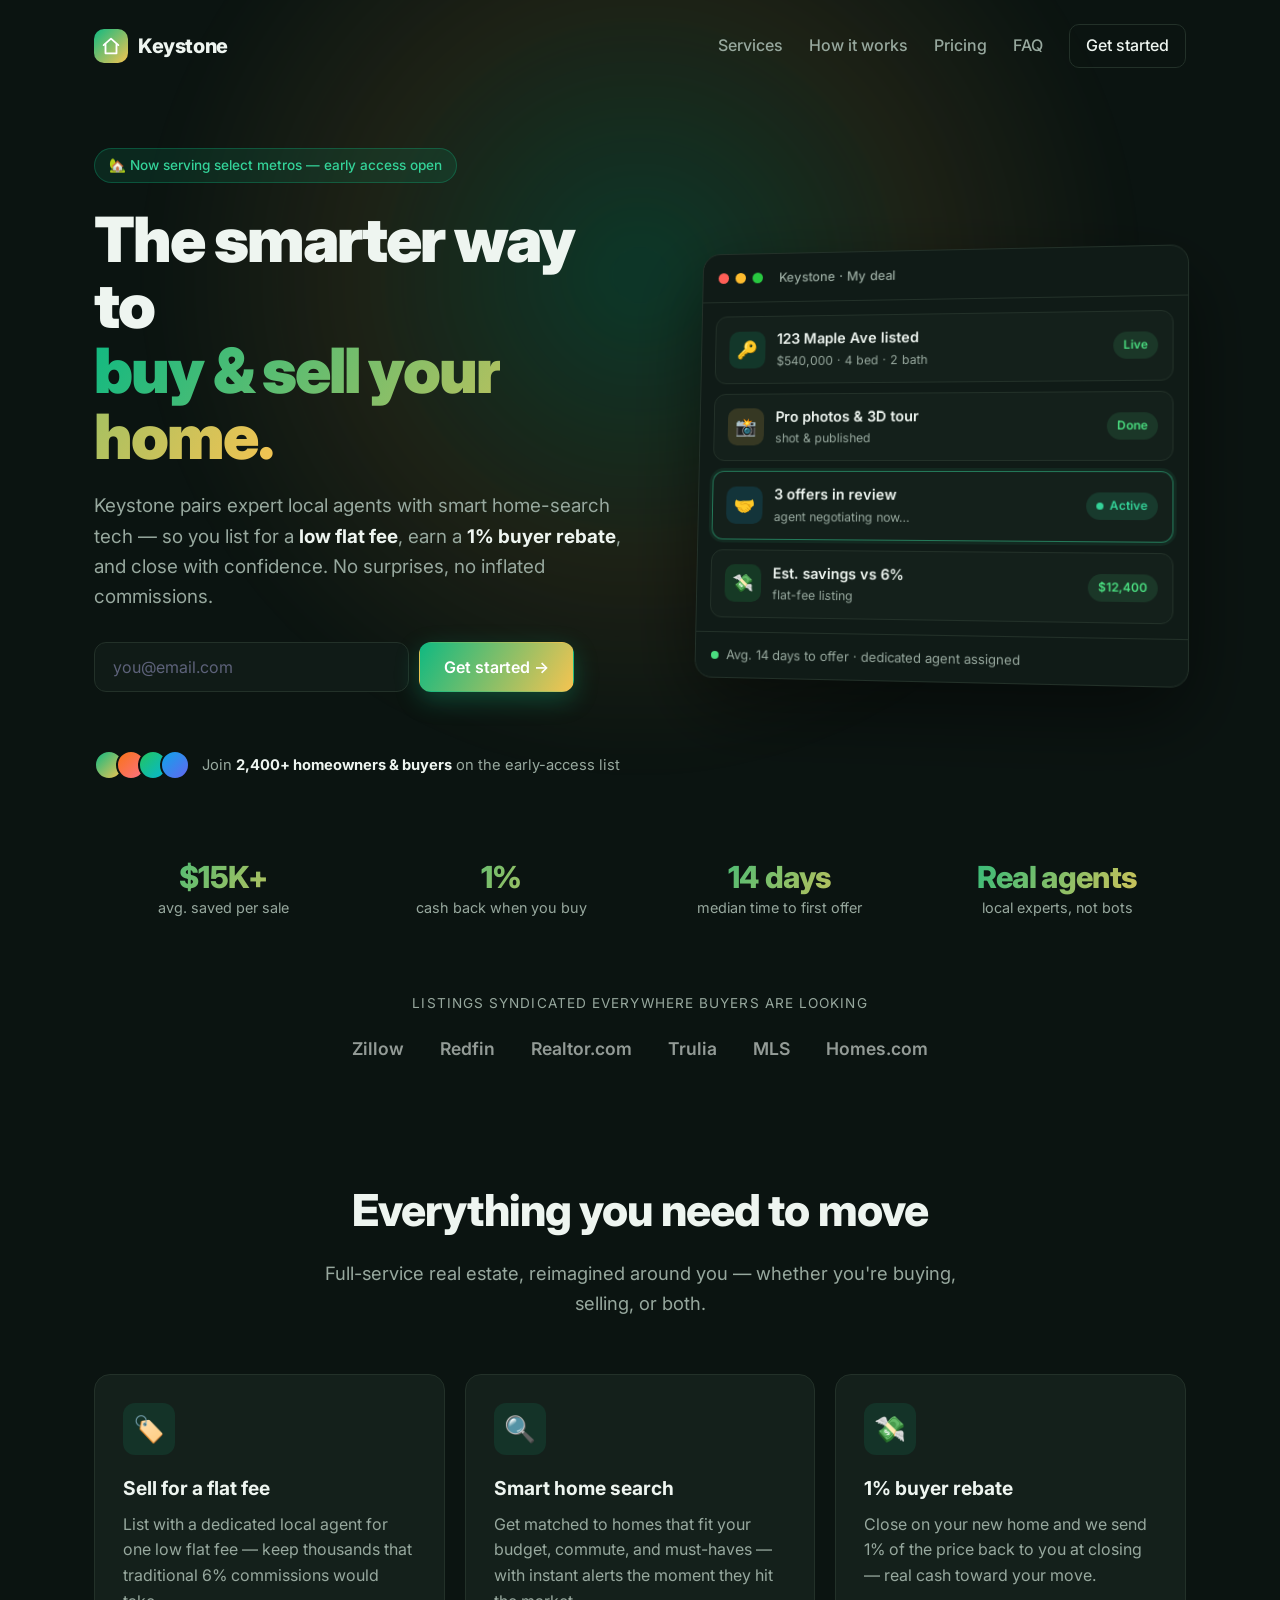
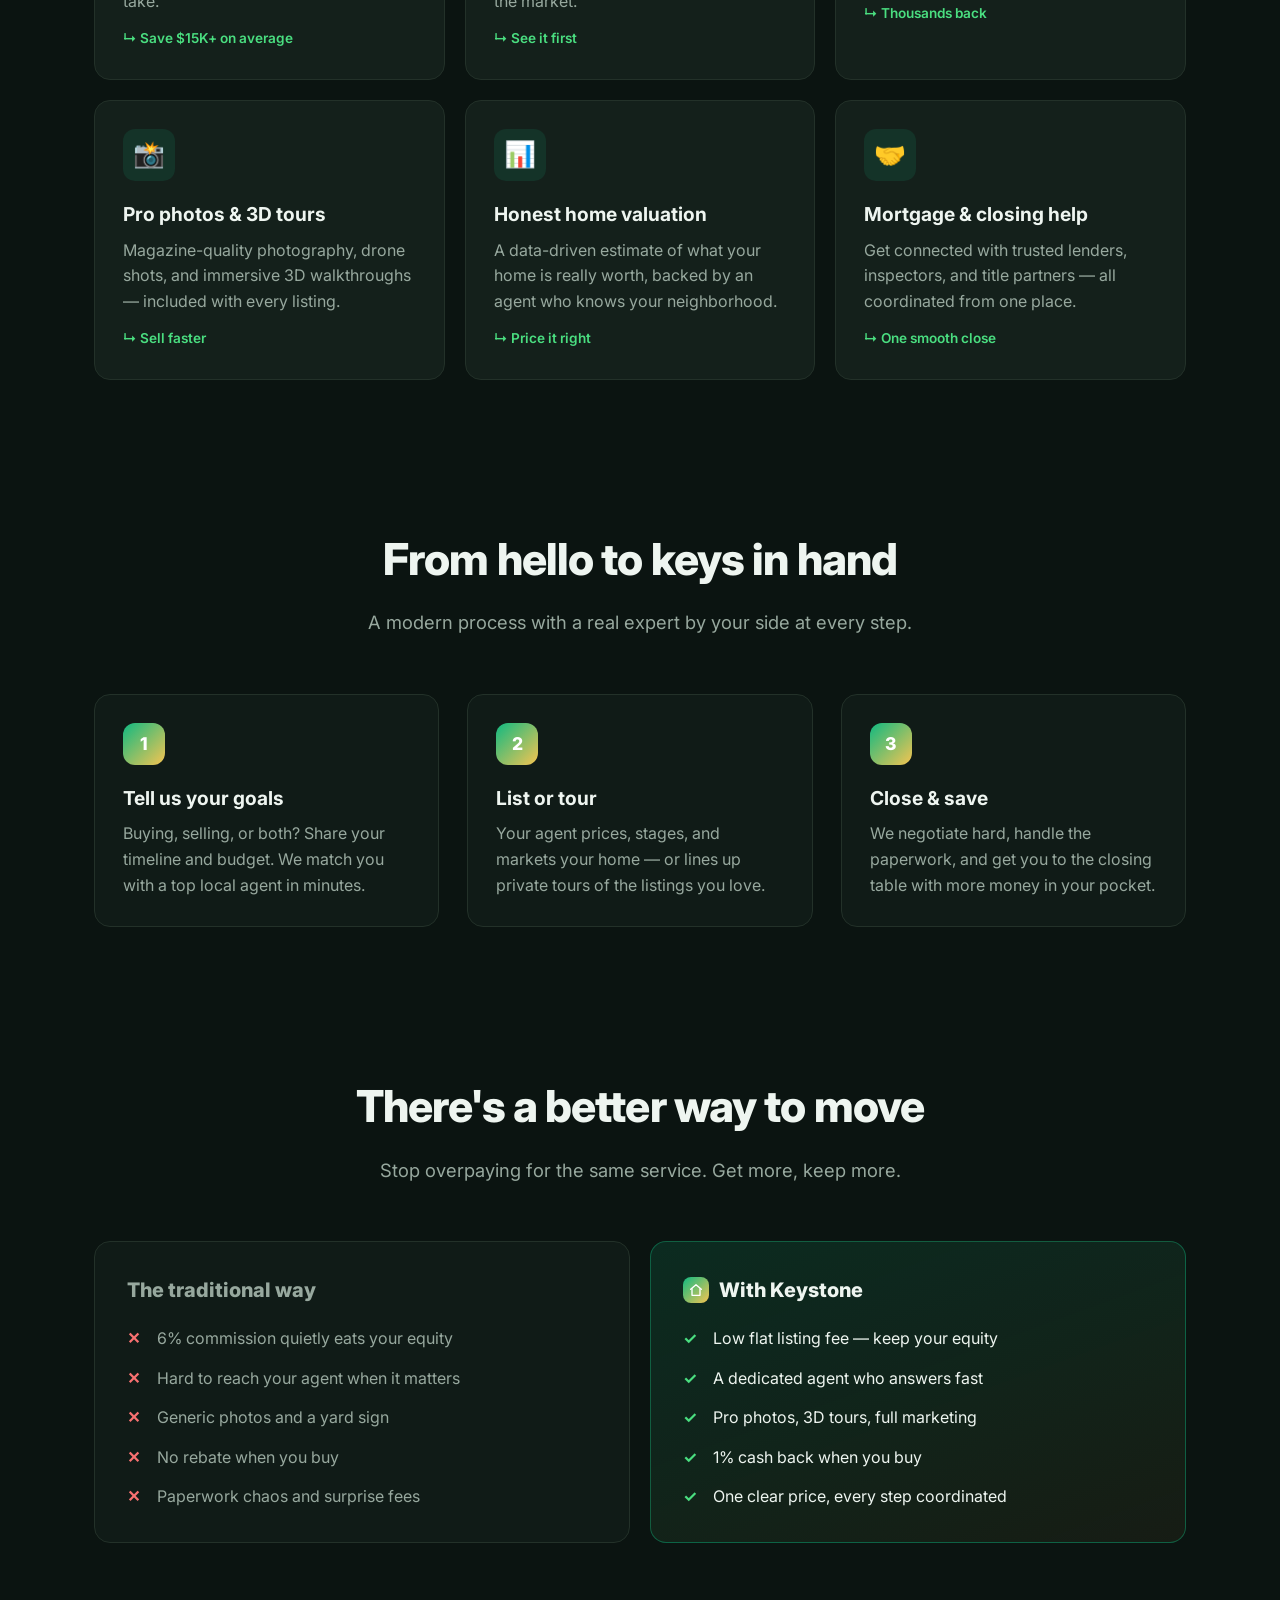
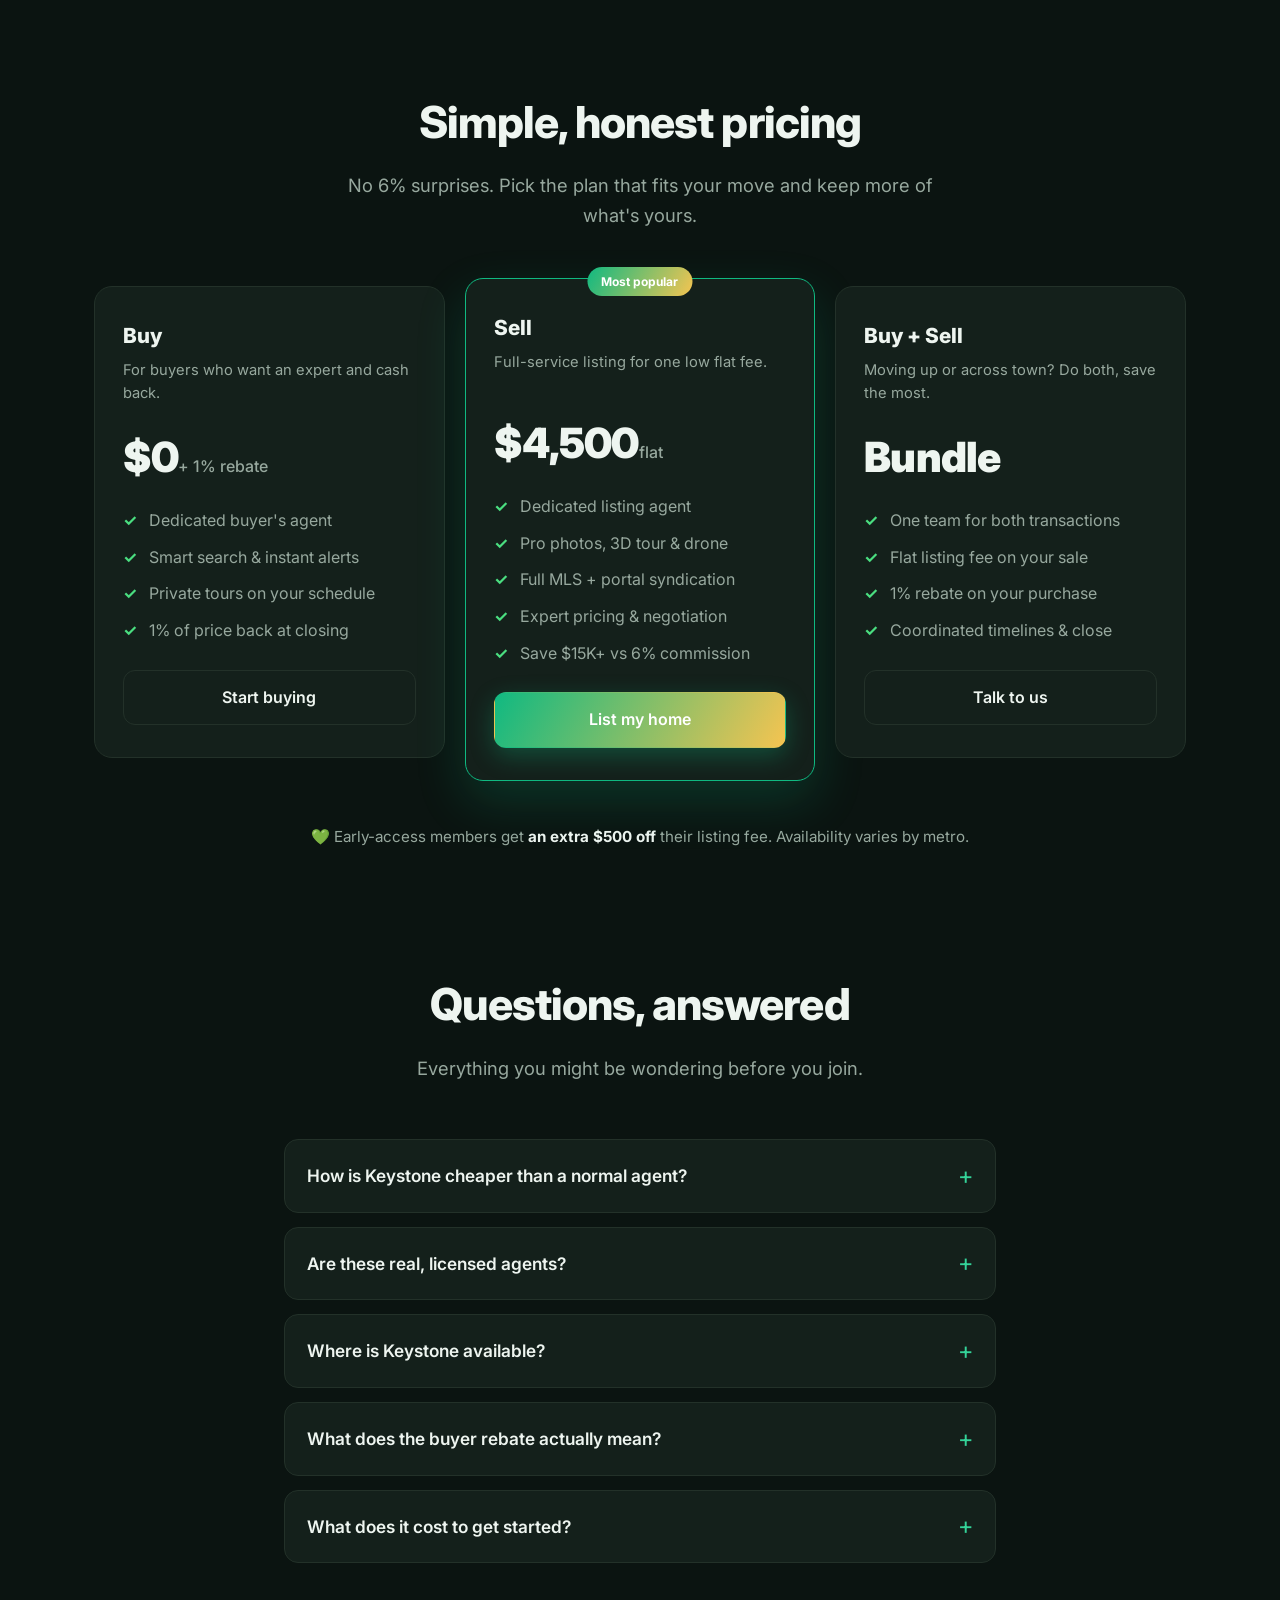
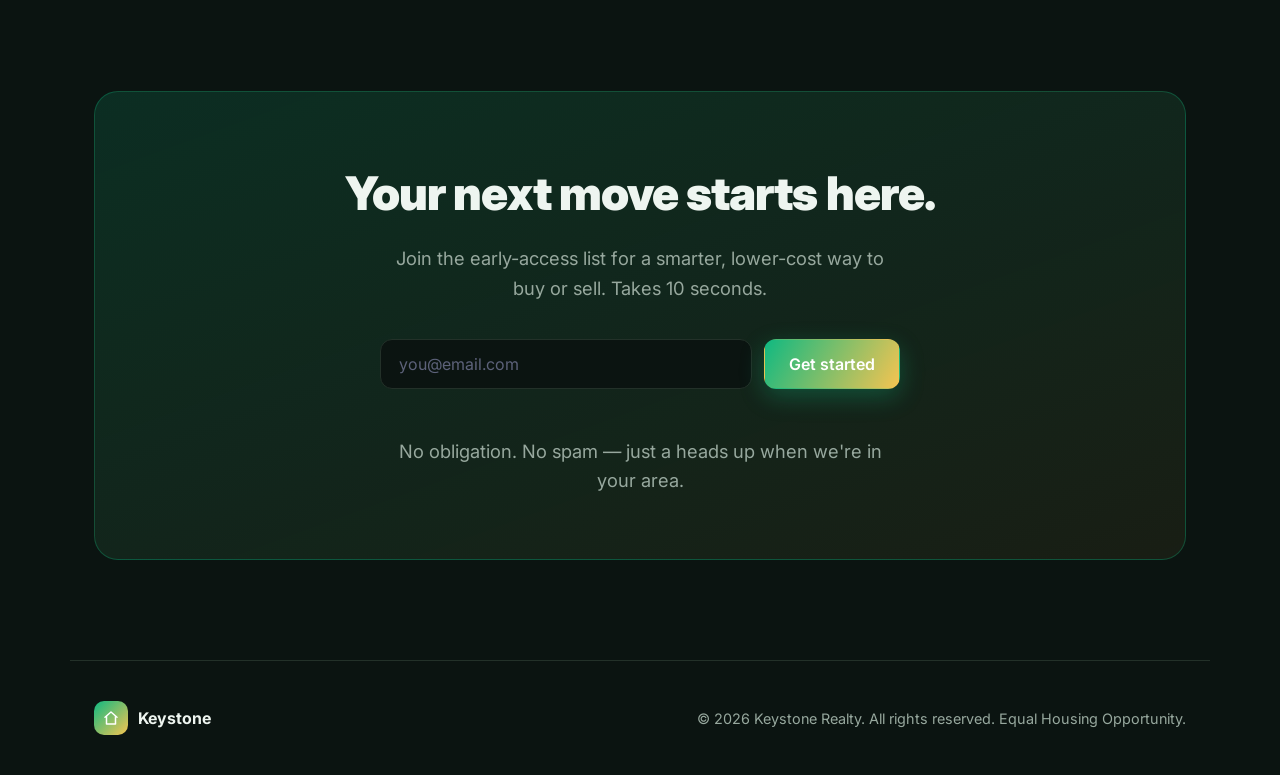
==== commit c7df329d: "Pivot landing page to Keystone real estate brokerage Rebrand the static landing page from an AI-auto" ====
--- a/index.html
+++ b/index.html
@@ -3,16 +3,16 @@
 <head>
   <meta charset="UTF-8" />
   <meta name="viewport" content="width=device-width, initial-scale=1.0" />
-  <title>Autohive — AI agents that automate your busywork</title>
-  <meta name="description" content="Autohive deploys AI agents that run your repetitive work end-to-end — inbox triage, data entry, reporting, follow-ups. Save 10+ hours a week. Join the waitlist for early-access pricing." />
+  <title>Keystone — A smarter way to buy &amp; sell your home</title>
+  <meta name="description" content="Keystone is a modern real estate brokerage: expert local agents plus smart home-search tech. List for a low flat fee, get a 1% buyer rebate, and close with confidence. Join the waitlist." />
 
   <!-- Open Graph / social sharing -->
-  <meta property="og:title" content="Autohive — Put your busywork on autopilot" />
-  <meta property="og:description" content="AI agents that run your repetitive work end-to-end. Save 10+ hours a week. Join the waitlist." />
+  <meta property="og:title" content="Keystone — A smarter way to buy & sell your home" />
+  <meta property="og:description" content="Expert local agents plus smart tech. List for a low flat fee, get a buyer rebate, and close with confidence. Join the waitlist." />
   <meta property="og:type" content="website" />
 
-  <meta name="theme-color" content="#0a0b14" />
-  <link rel="icon" href="data:image/svg+xml,%3Csvg xmlns='http://www.w3.org/2000/svg' viewBox='0 0 24 24'%3E%3Cdefs%3E%3ClinearGradient id='g' x1='0' y1='0' x2='1' y2='1'%3E%3Cstop offset='0' stop-color='%237c5cff'/%3E%3Cstop offset='1' stop-color='%2321d4fd'/%3E%3C/linearGradient%3E%3C/defs%3E%3Crect width='24' height='24' rx='6' fill='%230a0b14'/%3E%3Cg fill='none' stroke='url(%23g)' stroke-width='2' stroke-linejoin='round'%3E%3Cpolygon points='12 3 19 7 19 17 12 21 5 17 5 7 12 3'/%3E%3Ccircle cx='12' cy='12' r='2.5'/%3E%3C/g%3E%3C/svg%3E" />
+  <meta name="theme-color" content="#0b1411" />
+  <link rel="icon" href="data:image/svg+xml,%3Csvg xmlns='http://www.w3.org/2000/svg' viewBox='0 0 24 24'%3E%3Cdefs%3E%3ClinearGradient id='g' x1='0' y1='0' x2='1' y2='1'%3E%3Cstop offset='0' stop-color='%2310b981'/%3E%3Cstop offset='1' stop-color='%23f5c451'/%3E%3C/linearGradient%3E%3C/defs%3E%3Crect width='24' height='24' rx='6' fill='%230b1411'/%3E%3Cpath d='M4 11 L12 4 L20 11' fill='none' stroke='url(%23g)' stroke-width='2' stroke-linecap='round' stroke-linejoin='round'/%3E%3Cpath d='M6 10 V20 H18 V10' fill='none' stroke='url(%23g)' stroke-width='2' stroke-linecap='round' stroke-linejoin='round'/%3E%3C/svg%3E" />
 
   <link rel="preconnect" href="https://fonts.googleapis.com" />
   <link rel="preconnect" href="https://fonts.gstatic.com" crossorigin />
@@ -27,18 +27,18 @@
     <a href="#" class="brand">
       <span class="brand-mark" aria-hidden="true">
         <svg viewBox="0 0 24 24" width="22" height="22" fill="none" stroke="currentColor" stroke-width="2" stroke-linecap="round" stroke-linejoin="round">
-          <polygon points="12 2 21 7 21 17 12 22 3 17 3 7 12 2"></polygon>
-          <circle cx="12" cy="12" r="3"></circle>
+          <path d="M4 11 L12 4 L20 11"></path>
+          <path d="M6 10 V20 H18 V10"></path>
         </svg>
       </span>
-      Autohive
+      Keystone
     </a>
     <nav class="nav-links">
-      <a href="#usecases">Use cases</a>
+      <a href="#services">Services</a>
       <a href="#how">How it works</a>
       <a href="#pricing">Pricing</a>
       <a href="#faq">FAQ</a>
-      <a href="#waitlist" class="nav-cta">Join waitlist</a>
+      <a href="#waitlist" class="nav-cta">Get started</a>
     </nav>
   </header>
 
@@ -46,26 +46,26 @@
     <!-- Hero -->
     <section class="hero">
       <div class="hero-copy">
-        <span class="pill">⚡ Early access open — limited spots</span>
-        <h1>Your team's busywork,<br /><span class="grad">done by AI agents.</span></h1>
+        <span class="pill">🏡 Now serving select metros — early access open</span>
+        <h1>The smarter way to<br /><span class="grad">buy &amp; sell your home.</span></h1>
         <p class="sub">
-          Autohive deploys AI agents that run your repetitive work end-to-end —
-          inbox triage, data entry, reporting, follow-ups. Set it up in an afternoon
-          and win back <strong>10+ hours a week</strong>.
+          Keystone pairs expert local agents with smart home-search tech — so you
+          list for a <strong>low flat fee</strong>, earn a <strong>1% buyer rebate</strong>,
+          and close with confidence. No surprises, no inflated commissions.
         </p>
-        <form id="hero-form" class="hero-form" action="https://docs.google.com/forms/d/e/PASTE_FORM_ID/formResponse" method="POST" novalidate>
-          <input type="email" name="email" placeholder="you@company.com" autocomplete="email" required aria-label="Email address" />
-          <button type="submit" class="btn btn-primary">Get early access →</button>
+        <form id="hero-form" class="hero-form" action="https://formspree.io/f/YOUR_FORM_ID" method="POST" novalidate>
+          <input type="email" name="email" placeholder="you@email.com" autocomplete="email" required aria-label="Email address" />
+          <button type="submit" class="btn btn-primary">Get started →</button>
         </form>
         <p class="hero-msg" id="hero-msg" role="status" aria-live="polite"></p>
         <div class="social-proof">
           <div class="avatars" aria-hidden="true">
-            <span style="background:linear-gradient(135deg,#7c5cff,#21d4fd)"></span>
+            <span style="background:linear-gradient(135deg,#10b981,#f5c451)"></span>
             <span style="background:linear-gradient(135deg,#f97316,#fb7185)"></span>
             <span style="background:linear-gradient(135deg,#22c55e,#06b6d4)"></span>
-            <span style="background:linear-gradient(135deg,#a855f7,#ec4899)"></span>
-          </div>
-          <p>Join the <strong>founding cohort</strong> — early access opening soon</p>
+            <span style="background:linear-gradient(135deg,#0ea5e9,#6366f1)"></span>
+          </div>
+          <p>Join <strong>2,400+ homeowners &amp; buyers</strong> on the early-access list</p>
         </div>
       </div>
 
@@ -74,95 +74,95 @@
         <div class="mock">
           <div class="mock-bar">
             <span class="dot r"></span><span class="dot y"></span><span class="dot g"></span>
-            <span class="mock-title">Autohive · Live</span>
+            <span class="mock-title">Keystone · My deal</span>
           </div>
           <div class="mock-body">
             <div class="mock-row">
-              <span class="mock-ico" style="background:rgba(124,92,255,.15)">📨</span>
-              <div class="mock-text"><strong>Triaged 38 support emails</strong><span>routed · drafted replies</span></div>
-              <span class="mock-status done">Done</span>
+              <span class="mock-ico" style="background:rgba(16,185,129,.15)">🔑</span>
+              <div class="mock-text"><strong>123 Maple Ave listed</strong><span>$540,000 · 4 bed · 2 bath</span></div>
+              <span class="mock-status done">Live</span>
             </div>
             <div class="mock-row">
-              <span class="mock-ico" style="background:rgba(33,212,253,.15)">📊</span>
-              <div class="mock-text"><strong>Built weekly sales report</strong><span>from Sheets + CRM</span></div>
+              <span class="mock-ico" style="background:rgba(245,196,81,.15)">📸</span>
+              <div class="mock-text"><strong>Pro photos &amp; 3D tour</strong><span>shot &amp; published</span></div>
               <span class="mock-status done">Done</span>
             </div>
             <div class="mock-row active">
-              <span class="mock-ico" style="background:rgba(168,85,247,.15)">🔁</span>
-              <div class="mock-text"><strong>Sending 12 follow-ups</strong><span>working now…</span></div>
-              <span class="mock-status run"><i></i>Running</span>
+              <span class="mock-ico" style="background:rgba(14,165,233,.15)">🤝</span>
+              <div class="mock-text"><strong>3 offers in review</strong><span>agent negotiating now…</span></div>
+              <span class="mock-status run"><i></i>Active</span>
             </div>
             <div class="mock-row">
-              <span class="mock-ico" style="background:rgba(34,197,94,.15)">🗂️</span>
-              <div class="mock-text"><strong>Updated 204 CRM records</strong><span>deduped · enriched</span></div>
-              <span class="mock-status done">Done</span>
+              <span class="mock-ico" style="background:rgba(34,197,94,.15)">💸</span>
+              <div class="mock-text"><strong>Est. savings vs 6%</strong><span>flat-fee listing</span></div>
+              <span class="mock-status done">$12,400</span>
             </div>
           </div>
           <div class="mock-foot">
-            <span class="live-dot"></span> 4 agents active · 9.4 hrs saved today
-          </div>
-        </div>
-      </div>
-    </section>
-
-    <!-- Capability band -->
+            <span class="live-dot"></span> Avg. 14 days to offer · dedicated agent assigned
+          </div>
+        </div>
+      </div>
+    </section>
+
+    <!-- Stats band -->
     <section class="stats">
-      <div class="stat"><strong>24/7</strong><span>agents that never clock out</span></div>
-      <div class="stat"><strong>No code</strong><span>set up in plain English</span></div>
-      <div class="stat"><strong>Minutes</strong><span>from idea to running agent</span></div>
-      <div class="stat"><strong>You're in control</strong><span>guardrails &amp; approvals</span></div>
+      <div class="stat"><strong>$15K+</strong><span>avg. saved per sale</span></div>
+      <div class="stat"><strong>1%</strong><span>cash back when you buy</span></div>
+      <div class="stat"><strong>14 days</strong><span>median time to first offer</span></div>
+      <div class="stat"><strong>Real agents</strong><span>local experts, not bots</span></div>
     </section>
 
     <!-- Trust strip -->
     <section class="trust">
-      <p>Works with the tools your team already runs on</p>
+      <p>Listings syndicated everywhere buyers are looking</p>
       <div class="trust-logos">
-        <span>Gmail</span><span>Slack</span><span>Notion</span><span>Salesforce</span><span>Sheets</span><span>HubSpot</span><span>Zapier</span>
-      </div>
-    </section>
-
-    <!-- Use cases -->
-    <section id="usecases" class="usecases">
-      <div class="section-head">
-        <h2>What you'll never do manually again</h2>
-        <p>Point Autohive at the work that drains your week. It handles the rest.</p>
+        <span>Zillow</span><span>Redfin</span><span>Realtor.com</span><span>Trulia</span><span>MLS</span><span>Homes.com</span>
+      </div>
+    </section>
+
+    <!-- Services -->
+    <section id="services" class="usecases">
+      <div class="section-head">
+        <h2>Everything you need to move</h2>
+        <p>Full-service real estate, reimagined around you — whether you're buying, selling, or both.</p>
       </div>
       <div class="grid">
         <article class="card">
-          <div class="card-icon">📨</div>
-          <h3>Inbox &amp; ticket triage</h3>
-          <p>Agents read, categorize, draft replies, and route requests to the right person — around the clock.</p>
-          <span class="card-outcome">↳ Save ~6 hrs/week</span>
+          <div class="card-icon">🏷️</div>
+          <h3>Sell for a flat fee</h3>
+          <p>List with a dedicated local agent for one low flat fee — keep thousands that traditional 6% commissions would take.</p>
+          <span class="card-outcome">↳ Save $15K+ on average</span>
+        </article>
+        <article class="card">
+          <div class="card-icon">🔍</div>
+          <h3>Smart home search</h3>
+          <p>Get matched to homes that fit your budget, commute, and must-haves — with instant alerts the moment they hit the market.</p>
+          <span class="card-outcome">↳ See it first</span>
+        </article>
+        <article class="card">
+          <div class="card-icon">💸</div>
+          <h3>1% buyer rebate</h3>
+          <p>Close on your new home and we send 1% of the price back to you at closing — real cash toward your move.</p>
+          <span class="card-outcome">↳ Thousands back</span>
+        </article>
+        <article class="card">
+          <div class="card-icon">📸</div>
+          <h3>Pro photos &amp; 3D tours</h3>
+          <p>Magazine-quality photography, drone shots, and immersive 3D walkthroughs — included with every listing.</p>
+          <span class="card-outcome">↳ Sell faster</span>
         </article>
         <article class="card">
           <div class="card-icon">📊</div>
-          <h3>Reporting on autopilot</h3>
-          <p>Pull from your spreadsheets and tools, then generate clean summaries and dashboards on schedule.</p>
-          <span class="card-outcome">↳ Reports in seconds</span>
-        </article>
-        <article class="card">
-          <div class="card-icon">🗂️</div>
-          <h3>Data entry &amp; cleanup</h3>
-          <p>Dedupe, enrich, and sync records across your CRM and databases. No more copy-paste.</p>
-          <span class="card-outcome">↳ 99% fewer errors</span>
-        </article>
-        <article class="card">
-          <div class="card-icon">🔁</div>
-          <h3>Follow-ups that never slip</h3>
-          <p>Automatically chase leads, invoices, and replies with context-aware messages.</p>
-          <span class="card-outcome">↳ Nothing falls through</span>
-        </article>
-        <article class="card">
-          <div class="card-icon">🧠</div>
-          <h3>Research &amp; summaries</h3>
-          <p>Monitor sources, gather what matters, and deliver briefings straight to your inbox or Slack.</p>
-          <span class="card-outcome">↳ Stay ahead, effortlessly</span>
-        </article>
-        <article class="card">
-          <div class="card-icon">⚙️</div>
-          <h3>Your custom workflow</h3>
-          <p>Describe any repetitive process in plain English. Autohive builds and runs the agent for you.</p>
-          <span class="card-outcome">↳ Built in minutes</span>
+          <h3>Honest home valuation</h3>
+          <p>A data-driven estimate of what your home is really worth, backed by an agent who knows your neighborhood.</p>
+          <span class="card-outcome">↳ Price it right</span>
+        </article>
+        <article class="card">
+          <div class="card-icon">🤝</div>
+          <h3>Mortgage &amp; closing help</h3>
+          <p>Get connected with trusted lenders, inspectors, and title partners — all coordinated from one place.</p>
+          <span class="card-outcome">↳ One smooth close</span>
         </article>
       </div>
     </section>
@@ -170,105 +170,105 @@
     <!-- How it works -->
     <section id="how" class="how">
       <div class="section-head">
-        <h2>Up and running in an afternoon</h2>
-        <p>No engineers, no glue code, no maintenance.</p>
+        <h2>From hello to keys in hand</h2>
+        <p>A modern process with a real expert by your side at every step.</p>
       </div>
       <div class="steps">
         <div class="step">
           <span class="step-num">1</span>
-          <h3>Connect your tools</h3>
-          <p>Link your email, docs, and apps in a few clicks. Secure OAuth — we never store passwords.</p>
+          <h3>Tell us your goals</h3>
+          <p>Buying, selling, or both? Share your timeline and budget. We match you with a top local agent in minutes.</p>
         </div>
         <div class="step">
           <span class="step-num">2</span>
-          <h3>Describe the task</h3>
-          <p>Tell Autohive what you want done in plain English. It builds the workflow for you.</p>
+          <h3>List or tour</h3>
+          <p>Your agent prices, stages, and markets your home — or lines up private tours of the listings you love.</p>
         </div>
         <div class="step">
           <span class="step-num">3</span>
-          <h3>Let the hive run</h3>
-          <p>Agents work in the background with your guardrails. Review, approve, watch busywork vanish.</p>
-        </div>
-      </div>
-    </section>
-
-    <!-- The old way vs Autohive -->
+          <h3>Close &amp; save</h3>
+          <p>We negotiate hard, handle the paperwork, and get you to the closing table with more money in your pocket.</p>
+        </div>
+      </div>
+    </section>
+
+    <!-- Traditional vs Keystone -->
     <section class="compare">
       <div class="section-head">
-        <h2>There's a better way to work</h2>
-        <p>Stop trading your hours for tasks a machine should handle.</p>
+        <h2>There's a better way to move</h2>
+        <p>Stop overpaying for the same service. Get more, keep more.</p>
       </div>
       <div class="compare-grid">
         <div class="compare-col old">
-          <h3>The manual way</h3>
-          <ul>
-            <li>Hours lost to repetitive copy-paste</li>
-            <li>Reports built by hand, late on Friday</li>
-            <li>Follow-ups forgotten, leads gone cold</li>
-            <li>Work stops the moment you log off</li>
-            <li>Hiring just to keep up with volume</li>
+          <h3>The traditional way</h3>
+          <ul>
+            <li>6% commission quietly eats your equity</li>
+            <li>Hard to reach your agent when it matters</li>
+            <li>Generic photos and a yard sign</li>
+            <li>No rebate when you buy</li>
+            <li>Paperwork chaos and surprise fees</li>
           </ul>
         </div>
         <div class="compare-col new">
-          <h3><span class="brand-mark sm" aria-hidden="true"><svg viewBox="0 0 24 24" width="16" height="16" fill="none" stroke="currentColor" stroke-width="2" stroke-linejoin="round"><polygon points="12 2 21 7 21 17 12 22 3 17 3 7 12 2"></polygon><circle cx="12" cy="12" r="3"></circle></svg></span> With Autohive</h3>
-          <ul>
-            <li>Agents handle the busywork end-to-end</li>
-            <li>Reports delivered on schedule, automatically</li>
-            <li>Every follow-up sent, with context</li>
-            <li>Work continues around the clock</li>
-            <li>Scale output without scaling headcount</li>
-          </ul>
-        </div>
-      </div>
-    </section>
-
-    <!-- Pricing teaser -->
+          <h3><span class="brand-mark sm" aria-hidden="true"><svg viewBox="0 0 24 24" width="16" height="16" fill="none" stroke="currentColor" stroke-width="2" stroke-linecap="round" stroke-linejoin="round"><path d="M4 11 L12 4 L20 11"></path><path d="M6 10 V20 H18 V10"></path></svg></span> With Keystone</h3>
+          <ul>
+            <li>Low flat listing fee — keep your equity</li>
+            <li>A dedicated agent who answers fast</li>
+            <li>Pro photos, 3D tours, full marketing</li>
+            <li>1% cash back when you buy</li>
+            <li>One clear price, every step coordinated</li>
+          </ul>
+        </div>
+      </div>
+    </section>
+
+    <!-- Pricing -->
     <section id="pricing" class="pricing">
       <div class="section-head">
-        <h2>Early-access pricing</h2>
-        <p>Join the waitlist now and lock in founding-member rates for life.</p>
+        <h2>Simple, honest pricing</h2>
+        <p>No 6% surprises. Pick the plan that fits your move and keep more of what's yours.</p>
       </div>
       <div class="price-grid">
         <article class="price-card">
-          <h3>Starter</h3>
-          <p class="price-desc">For individuals automating their own work.</p>
-          <div class="price"><span class="amt">$29</span><span class="per">/mo</span></div>
-          <ul>
-            <li>1 active agent</li>
-            <li>Core integrations</li>
-            <li>Up to 500 tasks/mo</li>
-            <li>Email support</li>
-          </ul>
-          <a href="#waitlist" class="btn btn-ghost">Join waitlist</a>
+          <h3>Buy</h3>
+          <p class="price-desc">For buyers who want an expert and cash back.</p>
+          <div class="price"><span class="amt">$0</span><span class="per">+ 1% rebate</span></div>
+          <ul>
+            <li>Dedicated buyer's agent</li>
+            <li>Smart search &amp; instant alerts</li>
+            <li>Private tours on your schedule</li>
+            <li>1% of price back at closing</li>
+          </ul>
+          <a href="#waitlist" class="btn btn-ghost">Start buying</a>
         </article>
         <article class="price-card featured">
           <span class="price-badge">Most popular</span>
-          <h3>Team</h3>
-          <p class="price-desc">For teams putting whole workflows on autopilot.</p>
-          <div class="price"><span class="amt">$99</span><span class="per">/mo</span></div>
-          <ul>
-            <li>Up to 10 active agents</li>
-            <li>All integrations</li>
-            <li>Up to 10,000 tasks/mo</li>
-            <li>Approval workflows &amp; guardrails</li>
-            <li>Priority support</li>
-          </ul>
-          <a href="#waitlist" class="btn btn-primary">Get early access</a>
+          <h3>Sell</h3>
+          <p class="price-desc">Full-service listing for one low flat fee.</p>
+          <div class="price"><span class="amt">$4,500</span><span class="per">flat</span></div>
+          <ul>
+            <li>Dedicated listing agent</li>
+            <li>Pro photos, 3D tour &amp; drone</li>
+            <li>Full MLS + portal syndication</li>
+            <li>Expert pricing &amp; negotiation</li>
+            <li>Save $15K+ vs 6% commission</li>
+          </ul>
+          <a href="#waitlist" class="btn btn-primary">List my home</a>
         </article>
         <article class="price-card">
-          <h3>Enterprise</h3>
-          <p class="price-desc">For organizations scaling a hive of agents.</p>
-          <div class="price"><span class="amt">Custom</span></div>
-          <ul>
-            <li>Unlimited agents</li>
-            <li>SSO &amp; advanced security</li>
-            <li>Dedicated onboarding</li>
-            <li>SLA &amp; account manager</li>
+          <h3>Buy + Sell</h3>
+          <p class="price-desc">Moving up or across town? Do both, save the most.</p>
+          <div class="price"><span class="amt">Bundle</span></div>
+          <ul>
+            <li>One team for both transactions</li>
+            <li>Flat listing fee on your sale</li>
+            <li>1% rebate on your purchase</li>
+            <li>Coordinated timelines &amp; close</li>
           </ul>
           <a href="#waitlist" class="btn btn-ghost">Talk to us</a>
         </article>
       </div>
-      <p class="price-note">💛 Waitlist members get <strong>50% off for the first year</strong>. Final pricing confirmed before launch.</p>
+      <p class="price-note">💚 Early-access members get <strong>an extra $500 off</strong> their listing fee. Availability varies by metro.</p>
     </section>
 
     <!-- FAQ -->
@@ -279,24 +279,24 @@
       </div>
       <div class="faq-list">
         <details>
-          <summary>What does Autohive actually do?</summary>
-          <p>Autohive runs AI agents that take over repetitive work — triaging your inbox, entering data, generating reports, sending follow-ups — by understanding context and acting across the tools you already use.</p>
-        </details>
-        <details>
-          <summary>Do I need to be technical to use it?</summary>
-          <p>No. You connect your tools with a few clicks and describe what you want done in plain English. Autohive builds and runs the workflow for you.</p>
-        </details>
-        <details>
-          <summary>Is my data secure?</summary>
-          <p>Yes. We connect via secure OAuth and never store your passwords. You set guardrails and approval steps, so a human stays in control of anything sensitive.</p>
-        </details>
-        <details>
-          <summary>What does it cost?</summary>
-          <p>Plans start at $29/mo, and waitlist members lock in 50% off their first year. See the pricing section above for details.</p>
-        </details>
-        <details>
-          <summary>When does it launch?</summary>
-          <p>We're onboarding early-access teams now. Join the waitlist and we'll reach out as spots open up.</p>
+          <summary>How is Keystone cheaper than a normal agent?</summary>
+          <p>Traditional agents typically charge around 6% of your sale price. Keystone agents are salaried experts, so you pay one low flat listing fee instead — and buyers get 1% of the purchase price back at closing.</p>
+        </details>
+        <details>
+          <summary>Are these real, licensed agents?</summary>
+          <p>Yes. Every Keystone agent is a licensed, experienced local professional. The tech makes them faster and more responsive — it doesn't replace the human guiding your deal.</p>
+        </details>
+        <details>
+          <summary>Where is Keystone available?</summary>
+          <p>We're live in select metros and expanding fast. Join the waitlist with your email and we'll let you know the moment we're in your area.</p>
+        </details>
+        <details>
+          <summary>What does the buyer rebate actually mean?</summary>
+          <p>When you buy a home with a Keystone agent, we share part of our commission with you — 1% of the purchase price, paid back at closing toward your costs. On a $500K home, that's $5,000.</p>
+        </details>
+        <details>
+          <summary>What does it cost to get started?</summary>
+          <p>Nothing. Getting matched with an agent and exploring your options is free. You only pay the flat listing fee if and when your home sells.</p>
         </details>
       </div>
     </section>
@@ -304,22 +304,21 @@
     <!-- Final CTA / Waitlist -->
     <section id="waitlist" class="waitlist">
       <div class="waitlist-inner">
-        <h2>Win back your week.</h2>
-        <p>Join the waitlist for early access and founding-member pricing. Takes 10 seconds.</p>
+        <h2>Your next move starts here.</h2>
+        <p>Join the early-access list for a smarter, lower-cost way to buy or sell. Takes 10 seconds.</p>
         <!--
-          To collect real emails: connect a free Google Form (see README →
-          "Connect the waitlist") and paste your two form values into
-          script.js. Until then, submissions are saved locally in the
-          browser for demo purposes.
+          To collect real emails: create a free form at https://formspree.io
+          and replace YOUR_FORM_ID below. Until then, submissions are saved
+          locally in the browser for demo purposes.
         -->
-        <form id="waitlist-form" action="https://docs.google.com/forms/d/e/PASTE_FORM_ID/formResponse" method="POST" novalidate>
+        <form id="waitlist-form" action="https://formspree.io/f/YOUR_FORM_ID" method="POST" novalidate>
           <div class="form-row">
-            <input type="email" id="email" name="email" placeholder="you@company.com" autocomplete="email" required aria-label="Email address" />
-            <button type="submit" class="btn btn-primary">Get early access</button>
+            <input type="email" id="email" name="email" placeholder="you@email.com" autocomplete="email" required aria-label="Email address" />
+            <button type="submit" class="btn btn-primary">Get started</button>
           </div>
           <p class="form-msg" id="form-msg" role="status" aria-live="polite"></p>
         </form>
-        <p class="waitlist-fine">No credit card. No spam — just a heads up when it's your turn.</p>
+        <p class="waitlist-fine">No obligation. No spam — just a heads up when we're in your area.</p>
       </div>
     </section>
   </main>
@@ -328,13 +327,13 @@
     <div class="footer-brand">
       <span class="brand-mark" aria-hidden="true">
         <svg viewBox="0 0 24 24" width="18" height="18" fill="none" stroke="currentColor" stroke-width="2" stroke-linecap="round" stroke-linejoin="round">
-          <polygon points="12 2 21 7 21 17 12 22 3 17 3 7 12 2"></polygon>
-          <circle cx="12" cy="12" r="3"></circle>
+          <path d="M4 11 L12 4 L20 11"></path>
+          <path d="M6 10 V20 H18 V10"></path>
         </svg>
       </span>
-      Autohive
+      Keystone
     </div>
-    <p>&copy; <span id="year"></span> Autohive. All rights reserved.</p>
+    <p>&copy; <span id="year"></span> Keystone Realty. All rights reserved. Equal Housing Opportunity.</p>
   </footer>
 
   <script src="script.js"></script>
--- a/styles.css
+++ b/styles.css
@@ -1,13 +1,13 @@
 :root {
-  --bg: #0a0b14;
-  --bg-soft: #11131f;
-  --card: #161824;
-  --border: #242838;
-  --text: #eef0f7;
-  --muted: #9aa0b5;
-  --brand: #7c5cff;
-  --brand-2: #21d4fd;
-  --accent: #b794ff;
+  --bg: #0b1411;
+  --bg-soft: #101b17;
+  --card: #14201b;
+  --border: #233129;
+  --text: #eef5f0;
+  --muted: #97a89e;
+  --brand: #10b981;
+  --brand-2: #f5c451;
+  --accent: #34d399;
   --green: #4ade80;
   --radius: 16px;
   --max: 1140px;
@@ -32,7 +32,7 @@
   transform: translateX(-50%);
   width: 1000px;
   height: 1000px;
-  background: radial-gradient(circle, rgba(124, 92, 255, 0.22) 0%, rgba(33, 212, 253, 0.08) 40%, transparent 70%);
+  background: radial-gradient(circle, rgba(16, 185, 129, 0.22) 0%, rgba(245, 196, 81, 0.08) 40%, transparent 70%);
   filter: blur(20px);
   z-index: -1;
   pointer-events: none;
@@ -66,7 +66,7 @@
   padding: 8px 16px; border-radius: 10px;
   transition: border-color 0.2s, background 0.2s;
 }
-.nav-cta:hover { border-color: var(--brand); background: rgba(124, 92, 255, 0.1); }
+.nav-cta:hover { border-color: var(--brand); background: rgba(16, 185, 129, 0.1); }
 
 /* Hero */
 .hero {
@@ -83,8 +83,8 @@
   display: inline-block;
   font-size: 0.85rem; font-weight: 500;
   color: var(--accent);
-  background: rgba(124, 92, 255, 0.12);
-  border: 1px solid rgba(124, 92, 255, 0.3);
+  background: rgba(16, 185, 129, 0.12);
+  border: 1px solid rgba(16, 185, 129, 0.3);
   padding: 6px 14px; border-radius: 999px;
   margin-bottom: 24px;
 }
@@ -122,9 +122,9 @@
 }
 .btn-primary {
   background: linear-gradient(120deg, var(--brand), var(--brand-2));
-  color: #fff; box-shadow: 0 8px 24px rgba(124, 92, 255, 0.3);
-}
-.btn-primary:hover { transform: translateY(-2px); box-shadow: 0 12px 32px rgba(124, 92, 255, 0.42); }
+  color: #fff; box-shadow: 0 8px 24px rgba(16, 185, 129, 0.3);
+}
+.btn-primary:hover { transform: translateY(-2px); box-shadow: 0 12px 32px rgba(16, 185, 129, 0.42); }
 .btn-ghost { background: transparent; border-color: var(--border); color: var(--text); }
 .btn-ghost:hover { border-color: var(--accent); background: rgba(255, 255, 255, 0.03); }
 
@@ -158,14 +158,14 @@
   background: var(--card); border: 1px solid var(--border);
   border-radius: 12px; padding: 12px 14px;
 }
-.mock-row.active { border-color: rgba(168, 85, 247, 0.5); box-shadow: 0 0 0 3px rgba(168,85,247,0.08); }
+.mock-row.active { border-color: rgba(52, 211, 153, 0.5); box-shadow: 0 0 0 3px rgba(52,211,153,0.08); }
 .mock-ico { width: 38px; height: 38px; border-radius: 10px; display: grid; place-items: center; font-size: 1.1rem; flex-shrink: 0; }
 .mock-text { display: flex; flex-direction: column; flex: 1; min-width: 0; }
 .mock-text strong { font-size: 0.92rem; font-weight: 600; }
 .mock-text span { font-size: 0.78rem; color: var(--muted); }
 .mock-status { font-size: 0.74rem; font-weight: 600; padding: 4px 10px; border-radius: 999px; display: inline-flex; align-items: center; gap: 6px; }
 .mock-status.done { color: var(--green); background: rgba(74, 222, 128, 0.12); }
-.mock-status.run { color: var(--accent); background: rgba(168, 85, 247, 0.14); }
+.mock-status.run { color: var(--accent); background: rgba(52, 211, 153, 0.14); }
 .mock-status.run i { width: 7px; height: 7px; border-radius: 50%; background: var(--accent); animation: pulse 1.2s infinite; }
 @keyframes pulse { 0%,100% { opacity: 1; } 50% { opacity: 0.3; } }
 .mock-foot { padding: 12px 16px; border-top: 1px solid var(--border); font-size: 0.82rem; color: var(--muted); display: flex; align-items: center; gap: 8px; }
@@ -200,8 +200,8 @@
   border-radius: var(--radius); padding: 28px;
   transition: transform 0.2s, border-color 0.2s;
 }
-.card:hover { transform: translateY(-4px); border-color: rgba(124, 92, 255, 0.5); }
-.card-icon { font-size: 1.6rem; width: 52px; height: 52px; display: grid; place-items: center; border-radius: 12px; background: rgba(124, 92, 255, 0.12); margin-bottom: 18px; }
+.card:hover { transform: translateY(-4px); border-color: rgba(16, 185, 129, 0.5); }
+.card-icon { font-size: 1.6rem; width: 52px; height: 52px; display: grid; place-items: center; border-radius: 12px; background: rgba(16, 185, 129, 0.12); margin-bottom: 18px; }
 .card h3 { font-size: 1.2rem; font-weight: 700; margin-bottom: 8px; }
 .card p { color: var(--muted); }
 .card-outcome { display: inline-block; margin-top: 14px; font-size: 0.85rem; font-weight: 600; color: var(--green); }
@@ -219,7 +219,7 @@
 .compare-grid { display: grid; grid-template-columns: 1fr 1fr; gap: 20px; }
 .compare-col { border-radius: var(--radius); padding: 32px; border: 1px solid var(--border); }
 .compare-col.old { background: var(--bg-soft); }
-.compare-col.new { background: linear-gradient(160deg, rgba(124, 92, 255, 0.14), rgba(33, 212, 253, 0.05)); border-color: rgba(124, 92, 255, 0.4); }
+.compare-col.new { background: linear-gradient(160deg, rgba(16, 185, 129, 0.14), rgba(245, 196, 81, 0.05)); border-color: rgba(16, 185, 129, 0.4); }
 .compare-col h3 { font-size: 1.25rem; font-weight: 800; margin-bottom: 20px; display: flex; align-items: center; gap: 10px; }
 .compare-col.old h3 { color: var(--muted); }
 .compare-col ul { list-style: none; display: flex; flex-direction: column; gap: 14px; }
@@ -233,7 +233,7 @@
 .pricing { max-width: var(--max); margin: 0 auto; padding-top: 56px; padding-bottom: 64px; }
 .price-grid { display: grid; grid-template-columns: repeat(3, 1fr); gap: 20px; align-items: start; }
 .price-card { position: relative; background: var(--card); border: 1px solid var(--border); border-radius: 18px; padding: 32px 28px; }
-.price-card.featured { border-color: var(--brand); box-shadow: 0 20px 50px rgba(124, 92, 255, 0.2); transform: translateY(-8px); }
+.price-card.featured { border-color: var(--brand); box-shadow: 0 20px 50px rgba(16, 185, 129, 0.2); transform: translateY(-8px); }
 .price-badge { position: absolute; top: -12px; left: 50%; transform: translateX(-50%); background: linear-gradient(120deg, var(--brand), var(--brand-2)); color: #fff; font-size: 0.75rem; font-weight: 700; padding: 5px 14px; border-radius: 999px; }
 .price-card h3 { font-size: 1.3rem; font-weight: 800; }
 .price-desc { color: var(--muted); font-size: 0.92rem; margin-top: 6px; min-height: 2.8em; }
@@ -251,7 +251,7 @@
 .faq { max-width: 760px; margin: 0 auto; padding-top: 56px; padding-bottom: 88px; }
 .faq-list { display: flex; flex-direction: column; gap: 14px; }
 .faq details { background: var(--card); border: 1px solid var(--border); border-radius: 14px; padding: 4px 22px; transition: border-color 0.2s; }
-.faq details[open] { border-color: rgba(124, 92, 255, 0.5); }
+.faq details[open] { border-color: rgba(16, 185, 129, 0.5); }
 .faq summary { list-style: none; cursor: pointer; font-weight: 600; font-size: 1.08rem; padding: 18px 0; display: flex; align-items: center; justify-content: space-between; }
 .faq summary::-webkit-details-marker { display: none; }
 .faq summary::after { content: '+'; color: var(--accent); font-size: 1.5rem; font-weight: 400; line-height: 1; transition: transform 0.2s; }
@@ -261,8 +261,8 @@
 /* Waitlist */
 .waitlist { max-width: var(--max); margin: 0 auto; padding-top: 40px; padding-bottom: 100px; }
 .waitlist-inner {
-  background: linear-gradient(160deg, rgba(124, 92, 255, 0.16), rgba(33, 212, 253, 0.06));
-  border: 1px solid rgba(124, 92, 255, 0.3);
+  background: linear-gradient(160deg, rgba(16, 185, 129, 0.16), rgba(245, 196, 81, 0.06));
+  border: 1px solid rgba(16, 185, 129, 0.3);
   border-radius: 24px; padding: 64px 32px; text-align: center;
 }
 .waitlist-inner h2 { font-size: clamp(2rem, 4vw, 2.9rem); letter-spacing: -0.02em; font-weight: 900; }
